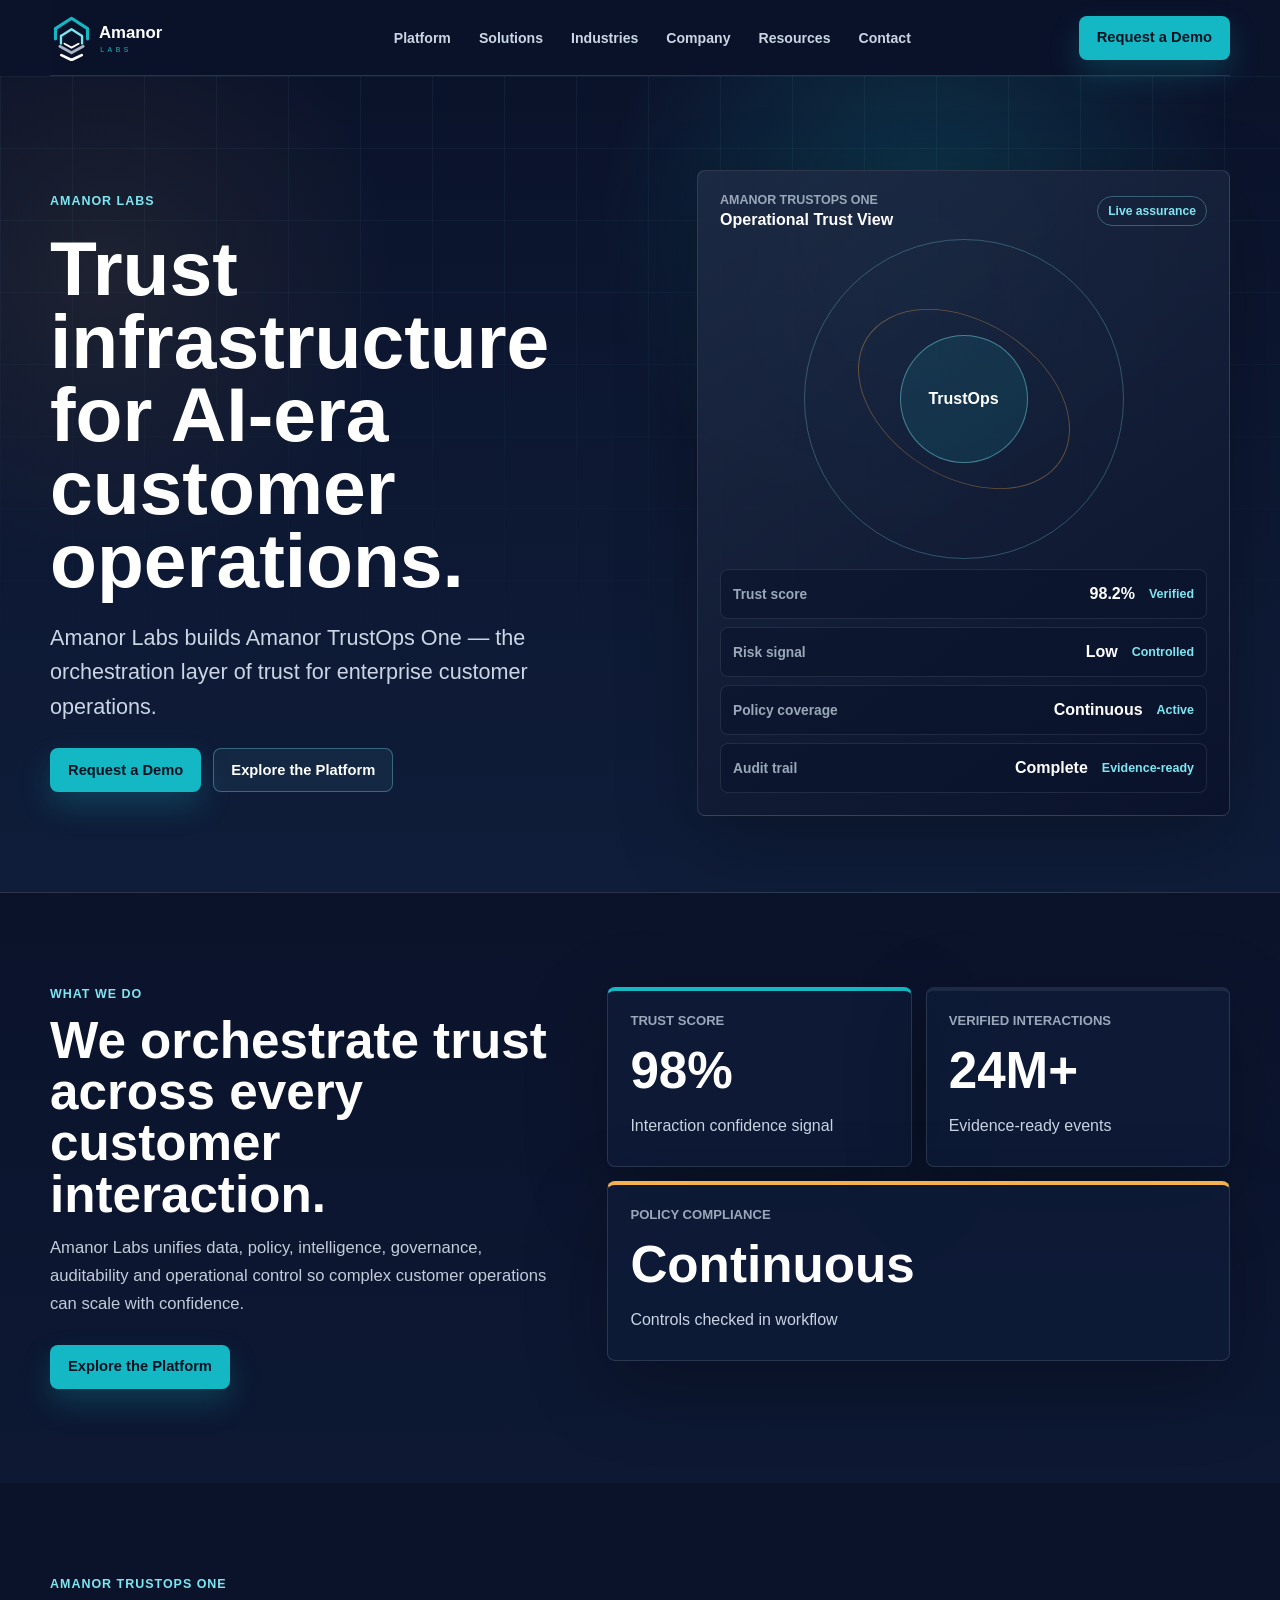
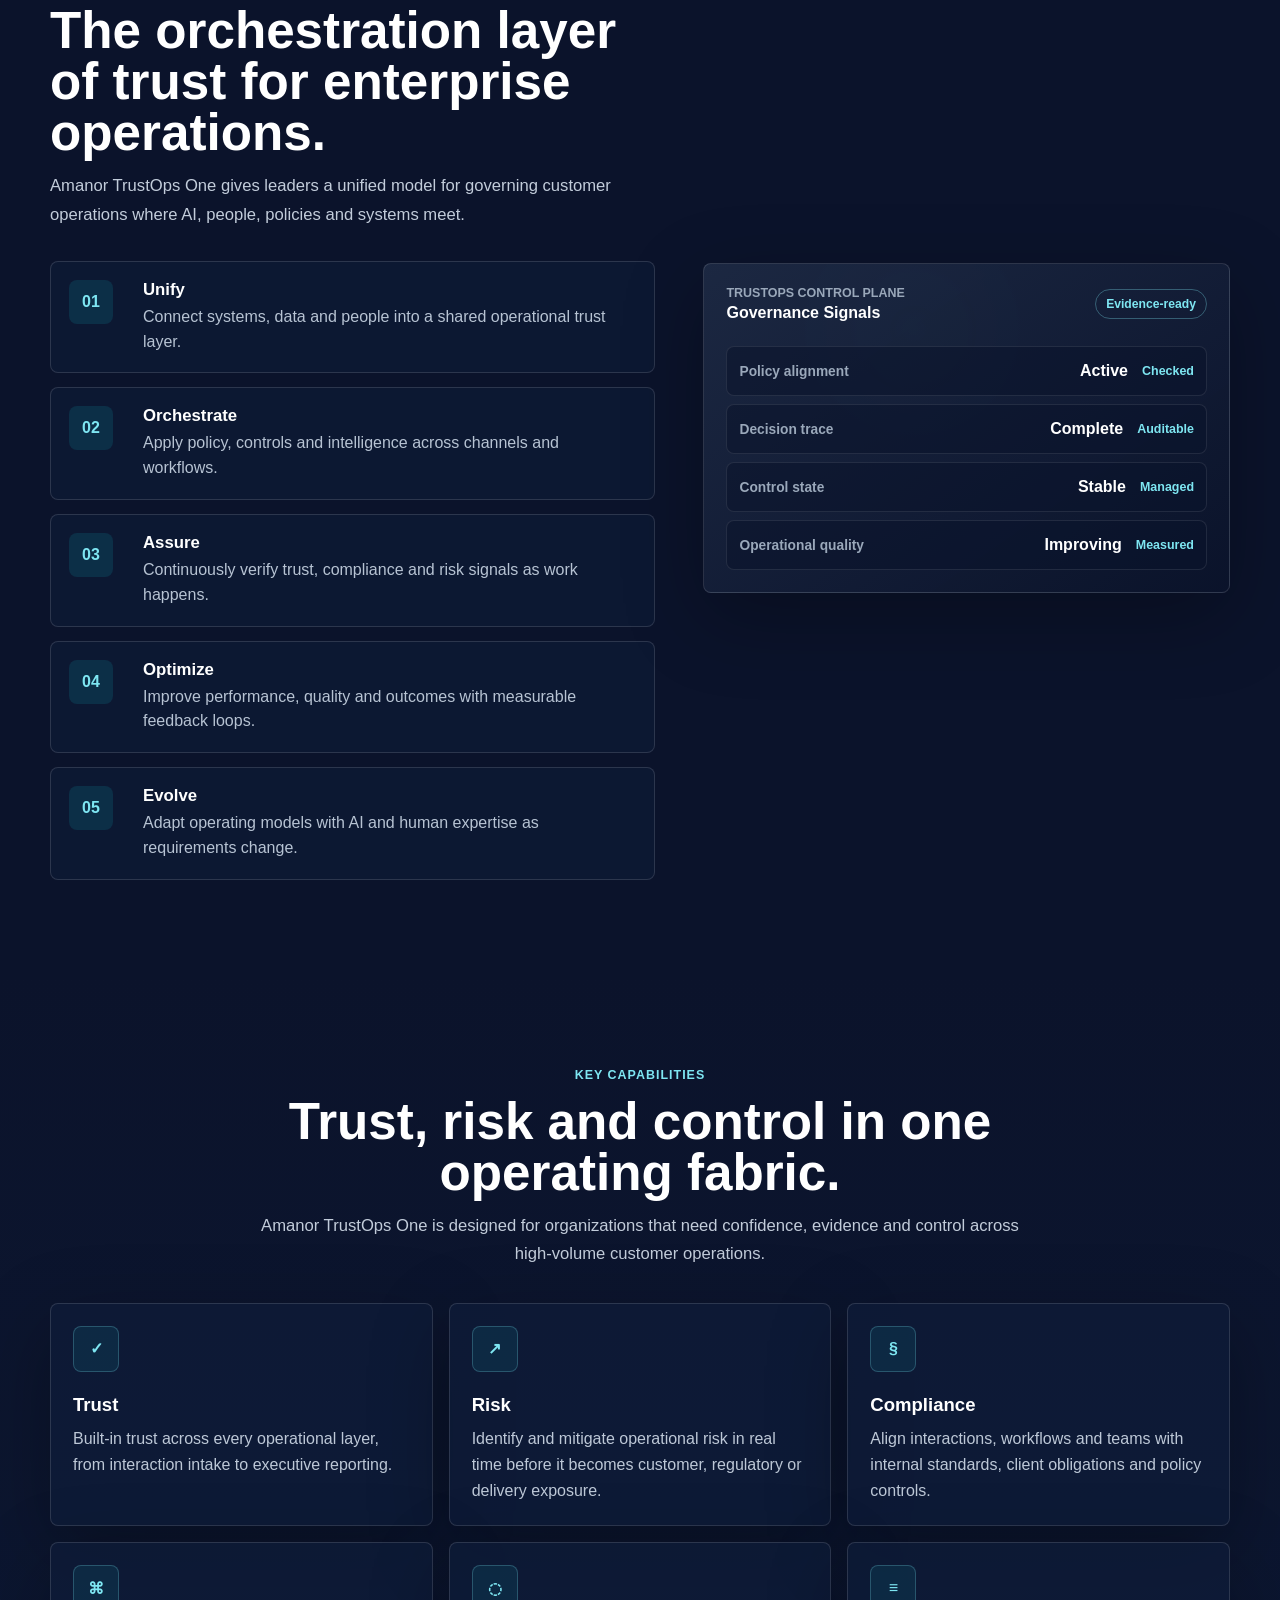
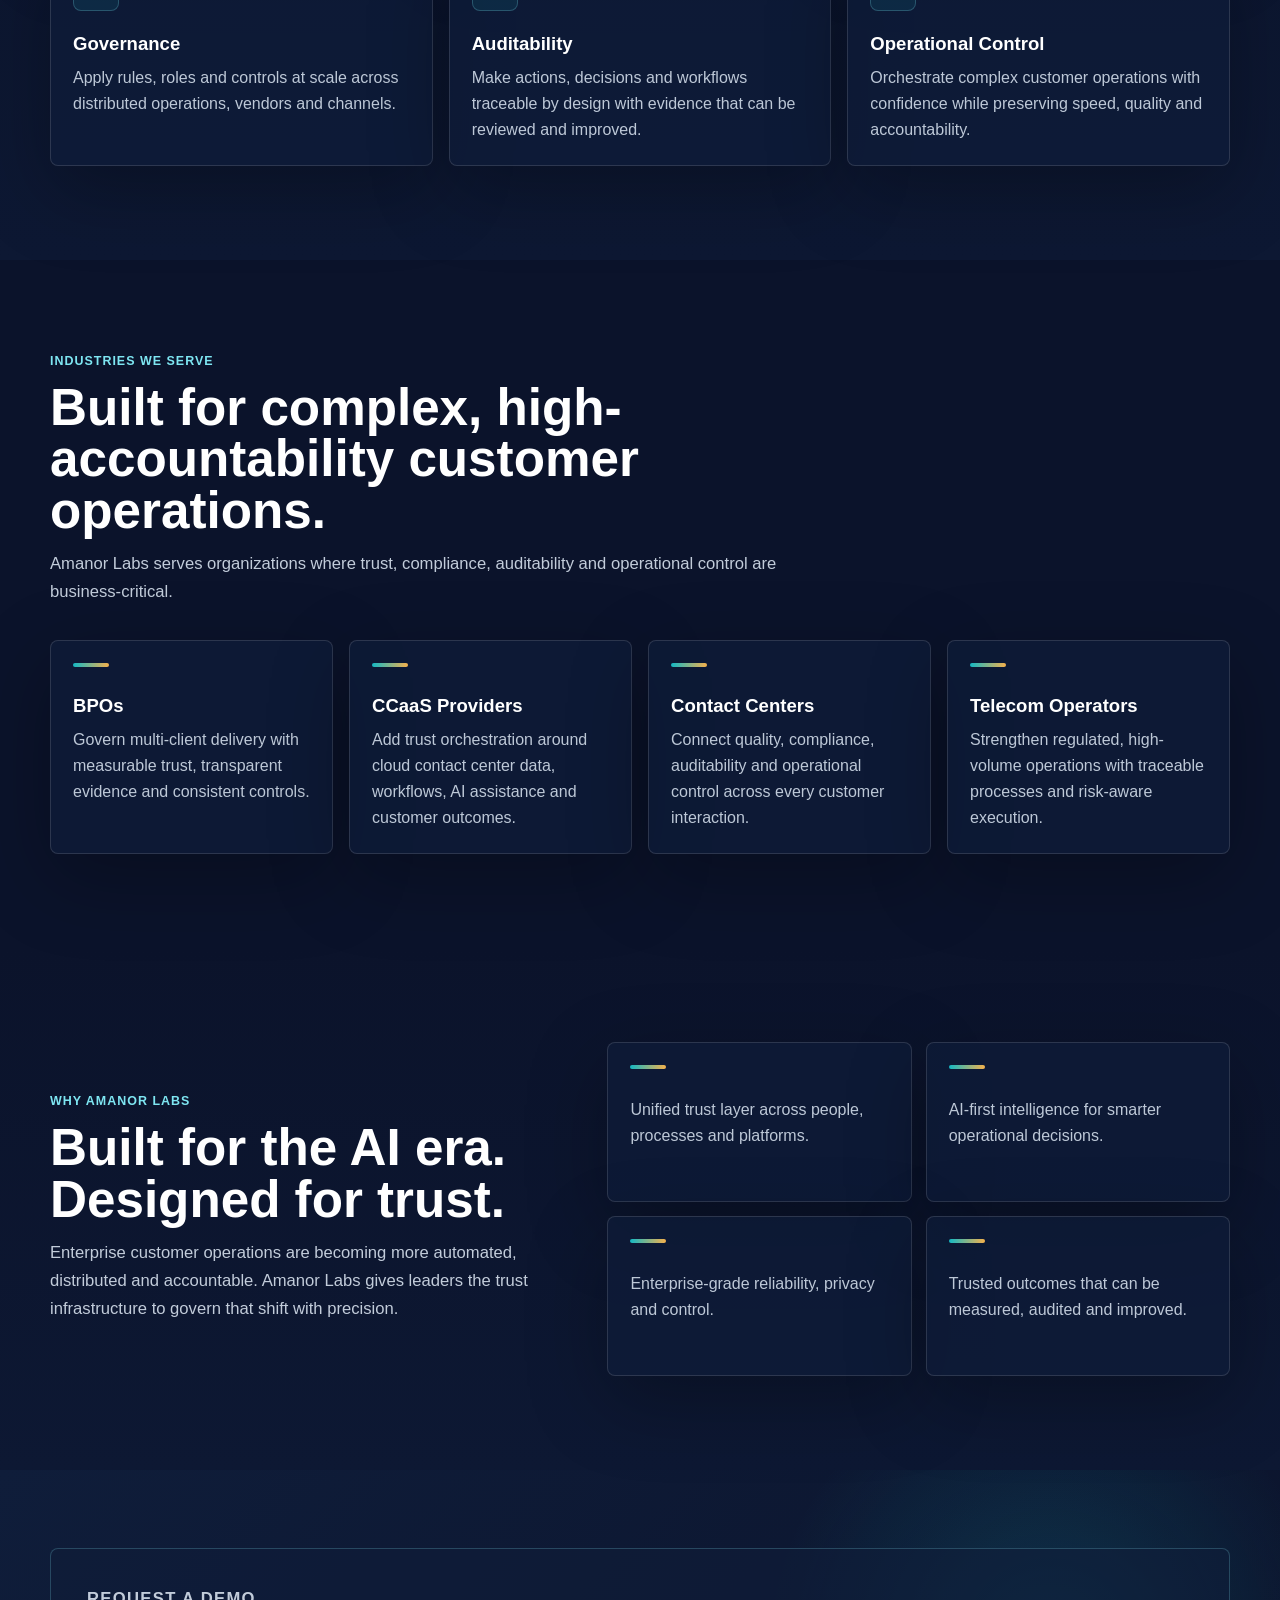
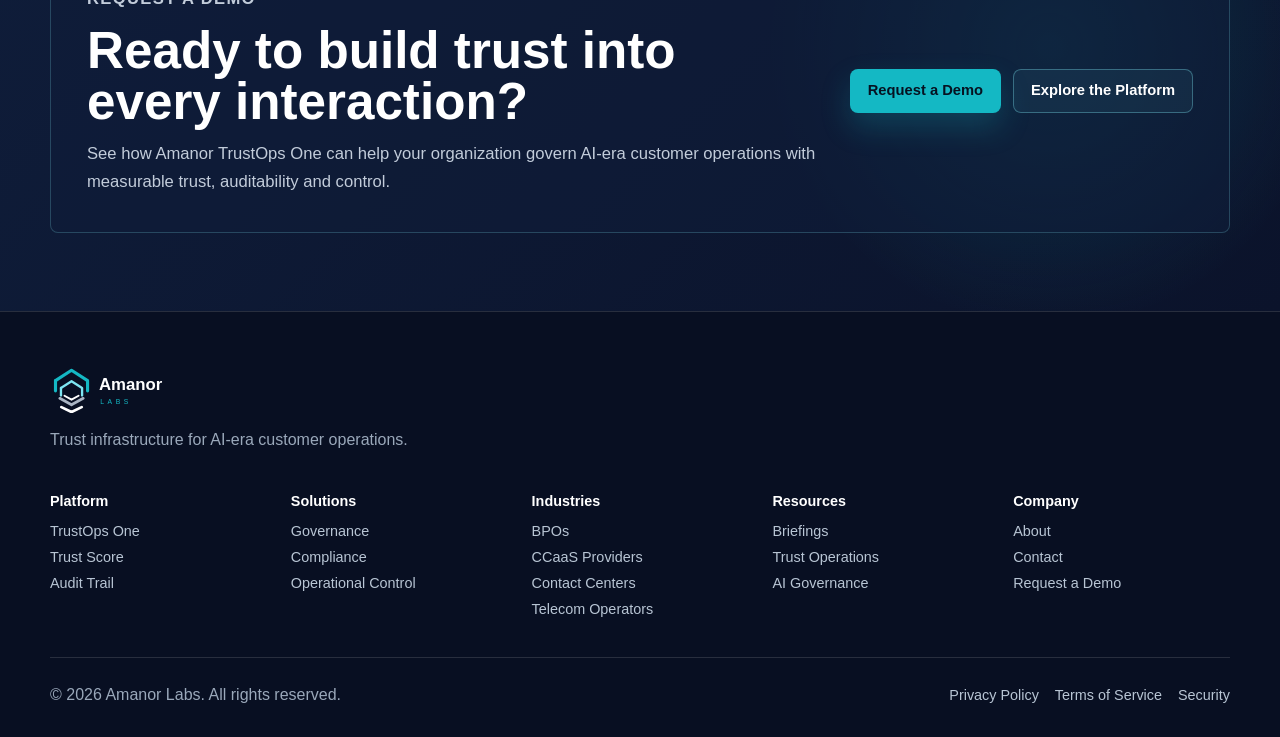
==== index.html @ 9cf39754 "Initial Amanor Labs static website" ====
<!doctype html>
<html lang="en">
  <head>
    <meta charset="utf-8" />
    <meta name="viewport" content="width=device-width, initial-scale=1" />
    <title>Amanor Labs | Trust Infrastructure for AI-era Customer Operations</title>
    <meta
      name="description"
      content="Amanor Labs builds Amanor TrustOps One, the orchestration layer of trust for enterprise customer operations."
    />
    <link rel="canonical" href="https://amanorlabs.com/" />
    <meta property="og:type" content="website" />
    <meta property="og:url" content="https://amanorlabs.com/" />
    <meta property="og:site_name" content="Amanor Labs" />
    <meta property="og:title" content="Amanor Labs | Trust Infrastructure for AI-era Customer Operations" />
    <meta
      property="og:description"
      content="AI-first trust, risk, compliance, governance, audit and operational control for BPOs, CCaaS providers, contact centers and telecom operators."
    />
    <meta property="og:image" content="https://amanorlabs.com/assets/amanor_labs_cover_lockup.png" />
    <meta name="twitter:card" content="summary_large_image" />
    <meta name="theme-color" content="#0B132B" />
    <link rel="icon" href="/assets/amanor_labs_symbol.svg" type="image/svg+xml" />
    <link rel="apple-touch-icon" href="/assets/amanor_labs_symbol.png" />
    <link rel="stylesheet" href="/styles.css" />
  </head>
  <body>
    <header class="site-header">
      <a class="brand-link" href="/" aria-label="Amanor Labs home">
        <img src="/assets/amanor_labs_logo_reverse.svg" alt="Amanor Labs" width="176" height="44" />
      </a>
      <nav class="site-nav" aria-label="Primary navigation">
        <a href="#platform">Platform</a>
        <a href="#solutions">Solutions</a>
        <a href="#industries">Industries</a>
        <a href="#company">Company</a>
        <a href="#resources">Resources</a>
        <a href="#contact">Contact</a>
      </nav>
      <a class="cta-button cta-primary" href="mailto:contact@amanorlabs.com?subject=Amanor%20TrustOps%20One%20Demo">Request a Demo</a>
    </header>

    <main>
      <section class="hero" aria-labelledby="hero-title">
        <div class="hero-grid">
          <div class="hero-copy">
            <p class="eyebrow">Amanor Labs</p>
            <h1 id="hero-title">Trust infrastructure for AI-era customer operations.</h1>
            <p>Amanor Labs builds Amanor TrustOps One — the orchestration layer of trust for enterprise customer operations.</p>
            <div class="hero-actions">
              <a class="cta-button cta-primary" href="mailto:contact@amanorlabs.com?subject=Amanor%20TrustOps%20One%20Demo">Request a Demo</a>
              <a class="cta-button cta-secondary" href="#platform">Explore the Platform</a>
            </div>
          </div>
          <aside class="dashboard-preview" aria-label="Amanor TrustOps One dashboard preview">
            <div class="preview-header">
              <div>
                <span>Amanor TrustOps One</span>
                <strong>Operational Trust View</strong>
              </div>
              <span class="status-pill">Live assurance</span>
            </div>
            <div class="trust-orbit" aria-hidden="true">
              <span class="orbit orbit-one"></span>
              <span class="orbit orbit-two"></span>
              <span class="orbit-core">TrustOps</span>
            </div>
            <div class="signal-list">
              <div class="signal-row"><span>Trust score</span><strong>98.2%</strong><em>Verified</em></div>
              <div class="signal-row"><span>Risk signal</span><strong>Low</strong><em>Controlled</em></div>
              <div class="signal-row"><span>Policy coverage</span><strong>Continuous</strong><em>Active</em></div>
              <div class="signal-row"><span>Audit trail</span><strong>Complete</strong><em>Evidence-ready</em></div>
            </div>
          </aside>
        </div>
      </section>

      <section class="section section-quiet" id="solutions" aria-labelledby="what-we-do-title">
        <div class="section-inner two-column">
          <div>
            <div class="section-header">
              <p class="eyebrow">What We Do</p>
              <h2 id="what-we-do-title">We orchestrate trust across every customer interaction.</h2>
              <p>Amanor Labs unifies data, policy, intelligence, governance, auditability and operational control so complex customer operations can scale with confidence.</p>
            </div>
            <div class="section-actions"><a class="cta-button cta-primary" href="#platform">Explore the Platform</a></div>
          </div>
          <div class="metric-grid" aria-label="Trust operations indicators">
            <article class="metric-card metric-cyan"><span>Trust Score</span><strong>98%</strong><p>Interaction confidence signal</p></article>
            <article class="metric-card metric-navy"><span>Verified Interactions</span><strong>24M+</strong><p>Evidence-ready events</p></article>
            <article class="metric-card metric-gold"><span>Policy Compliance</span><strong>Continuous</strong><p>Controls checked in workflow</p></article>
          </div>
        </div>
      </section>

      <section class="section" id="platform" aria-labelledby="platform-title">
        <div class="section-inner platform-layout">
          <div>
            <div class="section-header">
              <p class="eyebrow">Amanor TrustOps One</p>
              <h2 id="platform-title">The orchestration layer of trust for enterprise operations.</h2>
              <p>Amanor TrustOps One gives leaders a unified model for governing customer operations where AI, people, policies and systems meet.</p>
            </div>
            <ol class="model-list" aria-label="TrustOps operating model">
              <li><span>01</span><div><h3>Unify</h3><p>Connect systems, data and people into a shared operational trust layer.</p></div></li>
              <li><span>02</span><div><h3>Orchestrate</h3><p>Apply policy, controls and intelligence across channels and workflows.</p></div></li>
              <li><span>03</span><div><h3>Assure</h3><p>Continuously verify trust, compliance and risk signals as work happens.</p></div></li>
              <li><span>04</span><div><h3>Optimize</h3><p>Improve performance, quality and outcomes with measurable feedback loops.</p></div></li>
              <li><span>05</span><div><h3>Evolve</h3><p>Adapt operating models with AI and human expertise as requirements change.</p></div></li>
            </ol>
          </div>
          <aside class="dashboard-preview compact-preview" aria-label="TrustOps operating signals">
            <div class="preview-header"><div><span>TrustOps Control Plane</span><strong>Governance Signals</strong></div><span class="status-pill">Evidence-ready</span></div>
            <div class="signal-list platform-signals">
              <div class="signal-row"><span>Policy alignment</span><strong>Active</strong><em>Checked</em></div>
              <div class="signal-row"><span>Decision trace</span><strong>Complete</strong><em>Auditable</em></div>
              <div class="signal-row"><span>Control state</span><strong>Stable</strong><em>Managed</em></div>
              <div class="signal-row"><span>Operational quality</span><strong>Improving</strong><em>Measured</em></div>
            </div>
          </aside>
        </div>
      </section>

      <section class="section section-quiet" aria-labelledby="capabilities-title">
        <div class="section-inner">
          <div class="section-header align-center">
            <p class="eyebrow">Key Capabilities</p>
            <h2 id="capabilities-title">Trust, risk and control in one operating fabric.</h2>
            <p>Amanor TrustOps One is designed for organizations that need confidence, evidence and control across high-volume customer operations.</p>
          </div>
          <div class="card-grid capability-grid">
            <article class="capability-card"><div class="icon-shell">✓</div><h3>Trust</h3><p>Built-in trust across every operational layer, from interaction intake to executive reporting.</p></article>
            <article class="capability-card"><div class="icon-shell">↗</div><h3>Risk</h3><p>Identify and mitigate operational risk in real time before it becomes customer, regulatory or delivery exposure.</p></article>
            <article class="capability-card"><div class="icon-shell">§</div><h3>Compliance</h3><p>Align interactions, workflows and teams with internal standards, client obligations and policy controls.</p></article>
            <article class="capability-card"><div class="icon-shell">⌘</div><h3>Governance</h3><p>Apply rules, roles and controls at scale across distributed operations, vendors and channels.</p></article>
            <article class="capability-card"><div class="icon-shell">◌</div><h3>Auditability</h3><p>Make actions, decisions and workflows traceable by design with evidence that can be reviewed and improved.</p></article>
            <article class="capability-card"><div class="icon-shell">≡</div><h3>Operational Control</h3><p>Orchestrate complex customer operations with confidence while preserving speed, quality and accountability.</p></article>
          </div>
        </div>
      </section>

      <section class="section" id="industries" aria-labelledby="industries-title">
        <div class="section-inner">
          <div class="section-header">
            <p class="eyebrow">Industries We Serve</p>
            <h2 id="industries-title">Built for complex, high-accountability customer operations.</h2>
            <p>Amanor Labs serves organizations where trust, compliance, auditability and operational control are business-critical.</p>
          </div>
          <div class="card-grid industry-grid">
            <article class="industry-card"><span></span><h3>BPOs</h3><p>Govern multi-client delivery with measurable trust, transparent evidence and consistent controls.</p></article>
            <article class="industry-card"><span></span><h3>CCaaS Providers</h3><p>Add trust orchestration around cloud contact center data, workflows, AI assistance and customer outcomes.</p></article>
            <article class="industry-card"><span></span><h3>Contact Centers</h3><p>Connect quality, compliance, auditability and operational control across every customer interaction.</p></article>
            <article class="industry-card"><span></span><h3>Telecom Operators</h3><p>Strengthen regulated, high-volume operations with traceable processes and risk-aware execution.</p></article>
          </div>
        </div>
      </section>

      <section class="section section-quiet" id="company" aria-labelledby="why-title">
        <div class="section-inner why-layout">
          <div class="section-header">
            <p class="eyebrow">Why Amanor Labs</p>
            <h2 id="why-title">Built for the AI era. Designed for trust.</h2>
            <p>Enterprise customer operations are becoming more automated, distributed and accountable. Amanor Labs gives leaders the trust infrastructure to govern that shift with precision.</p>
          </div>
          <div class="proof-grid">
            <article class="proof-card"><span></span><p>Unified trust layer across people, processes and platforms.</p></article>
            <article class="proof-card"><span></span><p>AI-first intelligence for smarter operational decisions.</p></article>
            <article class="proof-card"><span></span><p>Enterprise-grade reliability, privacy and control.</p></article>
            <article class="proof-card"><span></span><p>Trusted outcomes that can be measured, audited and improved.</p></article>
          </div>
        </div>
      </section>

      <section class="final-cta" id="contact" aria-labelledby="final-cta-title">
        <div class="section-inner final-cta-inner">
          <div>
            <p class="eyebrow">Request a Demo</p>
            <h2 id="final-cta-title">Ready to build trust into every interaction?</h2>
            <p>See how Amanor TrustOps One can help your organization govern AI-era customer operations with measurable trust, auditability and control.</p>
          </div>
          <div class="final-cta-actions">
            <a class="cta-button cta-primary" href="mailto:contact@amanorlabs.com?subject=Amanor%20TrustOps%20One%20Demo">Request a Demo</a>
            <a class="cta-button cta-secondary" href="#platform">Explore the Platform</a>
          </div>
        </div>
      </section>
    </main>

    <footer class="site-footer" id="resources">
      <div class="footer-inner">
        <div class="footer-brand">
          <img src="/assets/amanor_labs_logo_reverse.svg" alt="Amanor Labs" width="176" height="44" />
          <p>Trust infrastructure for AI-era customer operations.</p>
        </div>
        <div class="footer-columns">
          <div><h2>Platform</h2><a href="#platform">TrustOps One</a><a href="#solutions">Trust Score</a><a href="#solutions">Audit Trail</a></div>
          <div><h2>Solutions</h2><a href="#solutions">Governance</a><a href="#solutions">Compliance</a><a href="#solutions">Operational Control</a></div>
          <div><h2>Industries</h2><a href="#industries">BPOs</a><a href="#industries">CCaaS Providers</a><a href="#industries">Contact Centers</a><a href="#industries">Telecom Operators</a></div>
          <div><h2>Resources</h2><a href="#resources">Briefings</a><a href="#resources">Trust Operations</a><a href="#resources">AI Governance</a></div>
          <div><h2>Company</h2><a href="#company">About</a><a href="#contact">Contact</a><a href="#contact">Request a Demo</a></div>
        </div>
        <div class="footer-bottom" id="legal">
          <p>© 2026 Amanor Labs. All rights reserved.</p>
          <div><a href="#legal">Privacy Policy</a><a href="#legal">Terms of Service</a><a href="#legal">Security</a></div>
        </div>
      </div>
    </footer>
  </body>
</html>
---- styles.css ----
:root{--deep-navy:#0b132b;--midnight-blue:#0f1d3a;--slate-blue:#1e2a44;--cool-gray:#6b7280;--light-gray:#e5e7eb;--teal-cyan:#14b8c4;--cyan-light:#7ee6f2;--warm-gold:#f5b14c;--white:#fff;--muted:#9aa8ba;--line:rgba(229,231,235,.14);--panel:rgba(15,29,58,.72);--panel-strong:rgba(30,42,68,.86);--shadow:0 24px 80px rgba(0,0,0,.28)}*{box-sizing:border-box}html{scroll-behavior:smooth}body{margin:0;min-height:100vh;background:var(--deep-navy);color:var(--white);font-family:Inter,"Space Grotesk","Segoe UI",Arial,sans-serif}a{color:inherit;text-decoration:none}:focus-visible{outline:3px solid var(--cyan-light);outline-offset:4px}h1,h2,h3,p{margin-top:0}h1,h2,h3{letter-spacing:0}.site-header{position:sticky;z-index:20;top:0;display:grid;grid-template-columns:auto minmax(0,1fr) auto;gap:22px;align-items:center;width:min(1180px,calc(100% - 40px));min-height:76px;margin:0 auto;border-bottom:1px solid var(--line);background:rgba(11,19,43,.9);backdrop-filter:blur(18px)}.brand-link{display:inline-flex;align-items:center;min-width:176px}.brand-link img,.footer-brand img{width:176px;height:auto}.site-nav{display:flex;justify-content:center;gap:6px;min-width:0}.site-nav a{border-radius:8px;padding:10px 11px;color:#cbd6e5;font-size:.88rem;font-weight:700;transition:background .16s ease,color .16s ease}.site-nav a:hover{background:rgba(126,230,242,.1);color:var(--white)}.cta-button{display:inline-flex;align-items:center;justify-content:center;min-height:44px;border:1px solid transparent;border-radius:8px;padding:11px 17px;font-size:.92rem;font-weight:900;line-height:1;transition:border-color .16s ease,background .16s ease,color .16s ease,transform .16s ease;white-space:nowrap}.cta-button:hover{transform:translateY(-1px)}.cta-primary{background:var(--teal-cyan);color:#061221;box-shadow:0 14px 30px rgba(20,184,196,.22)}.cta-primary:hover{background:var(--cyan-light)}.cta-secondary{border-color:rgba(126,230,242,.34);background:rgba(126,230,242,.06);color:var(--white)}.cta-secondary:hover{border-color:var(--cyan-light);background:rgba(126,230,242,.12)}.hero{position:relative;overflow:hidden;padding:94px 0 76px;border-bottom:1px solid var(--line);background:radial-gradient(circle at 72% 18%,rgba(20,184,196,.2),transparent 28%),radial-gradient(circle at 8% 24%,rgba(245,177,76,.08),transparent 22%),linear-gradient(180deg,#0b132b 0%,#0f1d3a 100%)}.hero:before{position:absolute;inset:0;content:"";background-image:linear-gradient(rgba(126,230,242,.08) 1px,transparent 1px),linear-gradient(90deg,rgba(126,230,242,.08) 1px,transparent 1px);background-size:72px 72px;mask-image:linear-gradient(180deg,rgba(0,0,0,.75),transparent 78%);pointer-events:none}.hero-grid,.section-inner,.footer-inner{position:relative;width:min(1180px,calc(100% - 40px));margin:0 auto}.hero-grid{display:grid;grid-template-columns:minmax(0,1.05fr) minmax(360px,.95fr);gap:58px;align-items:center}.hero-copy{display:grid;gap:24px}.eyebrow{margin:0;color:var(--cyan-light);font-size:.78rem;font-weight:900;letter-spacing:.08em;text-transform:uppercase}h1{max-width:760px;margin-bottom:0;font-size:clamp(3rem,6vw,6.2rem);line-height:.95}.hero-copy>p:not(.eyebrow){max-width:650px;margin-bottom:0;color:#cbd6e5;font-size:clamp(1.08rem,2vw,1.35rem);line-height:1.6}.hero-actions,.section-actions,.final-cta-actions{display:flex;flex-wrap:wrap;gap:12px;align-items:center}.section{padding:94px 0;background:var(--deep-navy)}.section-quiet{background:linear-gradient(180deg,#0b132b 0%,#0d1833 100%)}.two-column,.platform-layout,.why-layout{display:grid;grid-template-columns:minmax(0,.9fr) minmax(0,1.1fr);gap:48px;align-items:start}.two-column>*,.platform-layout>*,.why-layout>*{min-width:0}.platform-layout{grid-template-columns:minmax(0,.92fr) minmax(360px,.8fr);align-items:center}.section-header{display:grid;gap:14px;max-width:760px}.section-header.align-center{margin:0 auto 34px;text-align:center}.section-header h2,.final-cta h2{margin-bottom:0;font-size:clamp(2rem,4vw,4rem);line-height:1}.section-header p:not(.eyebrow),.final-cta p{margin-bottom:0;color:#c2ccda;font-size:1.04rem;line-height:1.7}.section-actions{margin-top:26px}.metric-grid,.card-grid,.proof-grid,.footer-columns{display:grid;gap:16px}.metric-grid{grid-template-columns:repeat(2,minmax(0,1fr));gap:14px}.metric-grid .metric-card:last-child{grid-column:1/-1}.metric-card,.capability-card,.industry-card,.dashboard-preview,.proof-card{border:1px solid var(--line);border-radius:8px;background:var(--panel);box-shadow:var(--shadow)}.metric-card{display:grid;gap:12px;min-height:180px;padding:22px;border-top:4px solid var(--teal-cyan)}.metric-navy{border-top-color:var(--slate-blue)}.metric-gold{border-top-color:var(--warm-gold)}.metric-card span{color:var(--muted);font-size:.82rem;font-weight:900;text-transform:uppercase}.metric-card strong{font-size:clamp(2rem,4vw,3.4rem);line-height:.95}.metric-card p{margin-bottom:0;color:#c8d4e2;line-height:1.45}.model-list{display:grid;gap:14px;margin:32px 0 0;padding:0;list-style:none}.model-list li{display:grid;grid-template-columns:58px minmax(0,1fr);gap:16px;padding:18px;border:1px solid var(--line);border-radius:8px;background:rgba(15,29,58,.56)}.model-list span{display:inline-flex;align-items:center;justify-content:center;width:44px;height:44px;border-radius:8px;background:rgba(20,184,196,.14);color:var(--cyan-light);font-weight:900}.model-list h3{margin-bottom:5px;font-size:1.05rem}.model-list p{margin-bottom:0;color:#b7c3d3;line-height:1.55}.dashboard-preview{position:relative;overflow:hidden;padding:22px;background:linear-gradient(145deg,rgba(30,42,68,.92),rgba(11,19,43,.94)),radial-gradient(circle at 40% 20%,rgba(126,230,242,.16),transparent 32%)}.preview-header,.signal-row{display:flex;align-items:center;justify-content:space-between;gap:14px}.preview-header span:first-child{display:block;margin-bottom:4px;color:var(--muted);font-size:.78rem;font-weight:800;text-transform:uppercase}.status-pill{border:1px solid rgba(126,230,242,.32);border-radius:999px;padding:7px 10px;color:var(--cyan-light);font-size:.76rem;font-weight:900;white-space:nowrap}.trust-orbit{position:relative;display:grid;place-items:center;min-height:300px;margin:20px 0}.orbit{position:absolute;border:1px solid rgba(126,230,242,.28);border-radius:999px}.orbit-one{width:min(76%,320px);aspect-ratio:1}.orbit-two{width:min(54%,230px);aspect-ratio:1;border-color:rgba(245,177,76,.36);transform:rotate(32deg) scaleY(.68)}.orbit-core{display:grid;place-items:center;width:128px;height:128px;border:1px solid rgba(126,230,242,.44);border-radius:50%;background:rgba(20,184,196,.12);font-weight:900}.signal-list{display:grid;gap:8px}.platform-signals{margin-top:24px}.signal-row{min-height:50px;border:1px solid rgba(229,231,235,.1);border-radius:8px;padding:10px 12px;background:rgba(11,19,43,.54)}.signal-row span{color:var(--muted);font-size:.86rem;font-weight:800}.signal-row strong{margin-left:auto}.signal-row em{color:var(--cyan-light);font-size:.78rem;font-style:normal;font-weight:900}.capability-grid{grid-template-columns:repeat(3,minmax(0,1fr))}.industry-grid{grid-template-columns:repeat(4,minmax(0,1fr));margin-top:34px}.capability-card,.industry-card,.proof-card{padding:22px;transition:border-color .16s ease,background .16s ease,transform .16s ease}.capability-card:hover,.industry-card:hover,.proof-card:hover{border-color:rgba(126,230,242,.4);background:var(--panel-strong);transform:translateY(-2px)}.icon-shell{display:grid;place-items:center;width:46px;height:46px;margin-bottom:22px;border:1px solid rgba(126,230,242,.24);border-radius:8px;background:rgba(20,184,196,.1);color:var(--cyan-light);font-weight:900}.capability-card h3,.industry-card h3{margin-bottom:10px;font-size:1.16rem}.capability-card p,.industry-card p,.proof-card p{margin-bottom:0;color:#bdc8d7;line-height:1.62}.industry-card>span,.proof-card>span{display:block;width:36px;height:4px;margin-bottom:28px;border-radius:999px;background:linear-gradient(90deg,var(--teal-cyan),var(--warm-gold))}.why-layout{align-items:center}.proof-grid{grid-template-columns:repeat(2,minmax(0,1fr));gap:14px}.proof-card{min-height:160px}.final-cta{padding:78px 0;background:radial-gradient(circle at 82% 40%,rgba(20,184,196,.18),transparent 26%),linear-gradient(135deg,#0f1d3a,#0b132b)}.final-cta-inner{display:grid;grid-template-columns:minmax(0,1fr) auto;gap:34px;align-items:center;padding:36px;border:1px solid rgba(126,230,242,.22);border-radius:8px;background:rgba(15,29,58,.6)}.final-cta h2{margin:12px 0}.site-footer{border-top:1px solid var(--line);background:#080f22}.footer-inner{display:grid;gap:40px;padding:54px 0 30px}.footer-brand{display:grid;gap:14px;max-width:360px}.footer-brand p,.footer-bottom p{margin-bottom:0;color:var(--muted);line-height:1.6}.footer-columns{grid-template-columns:repeat(5,minmax(0,1fr));gap:24px}.footer-columns div{display:grid;align-content:start;gap:10px}.footer-columns h2{margin-bottom:4px;color:var(--white);font-size:.9rem}.footer-columns a,.footer-bottom a{color:#b8c5d4;font-size:.9rem;transition:color .16s ease}.footer-columns a:hover,.footer-bottom a:hover{color:var(--cyan-light)}.footer-bottom{display:flex;justify-content:space-between;gap:18px;align-items:center;padding-top:24px;border-top:1px solid var(--line)}.footer-bottom div{display:flex;flex-wrap:wrap;gap:16px}@media(max-width:1080px){.site-header{grid-template-columns:1fr auto;padding:12px 0}.site-nav{grid-column:1/-1;justify-content:flex-start;overflow-x:auto;padding-bottom:4px}.hero-grid,.two-column,.platform-layout,.why-layout,.final-cta-inner{grid-template-columns:1fr}.capability-grid,.industry-grid,.footer-columns{grid-template-columns:repeat(2,minmax(0,1fr))}}@media(max-width:720px){.site-header,.hero-grid,.section-inner,.footer-inner{width:min(100% - 28px,1180px)}.site-header{grid-template-columns:1fr}.brand-link{min-width:148px}.brand-link img{width:148px}.site-header>.cta-button{width:100%}.site-nav{gap:2px}.site-nav a{padding:9px 10px}.hero{padding:62px 0 58px}h1{font-size:clamp(2.65rem,15vw,4.4rem)}.section{padding:68px 0}.metric-grid,.capability-grid,.industry-grid,.proof-grid,.footer-columns{grid-template-columns:1fr}.metric-grid .metric-card:last-child{grid-column:auto}.dashboard-preview{padding:18px}.trust-orbit{min-height:240px}.preview-header,.signal-row,.footer-bottom{align-items:flex-start;flex-direction:column}.final-cta-inner{padding:24px}.final-cta-actions,.hero-actions{align-items:stretch;flex-direction:column}}
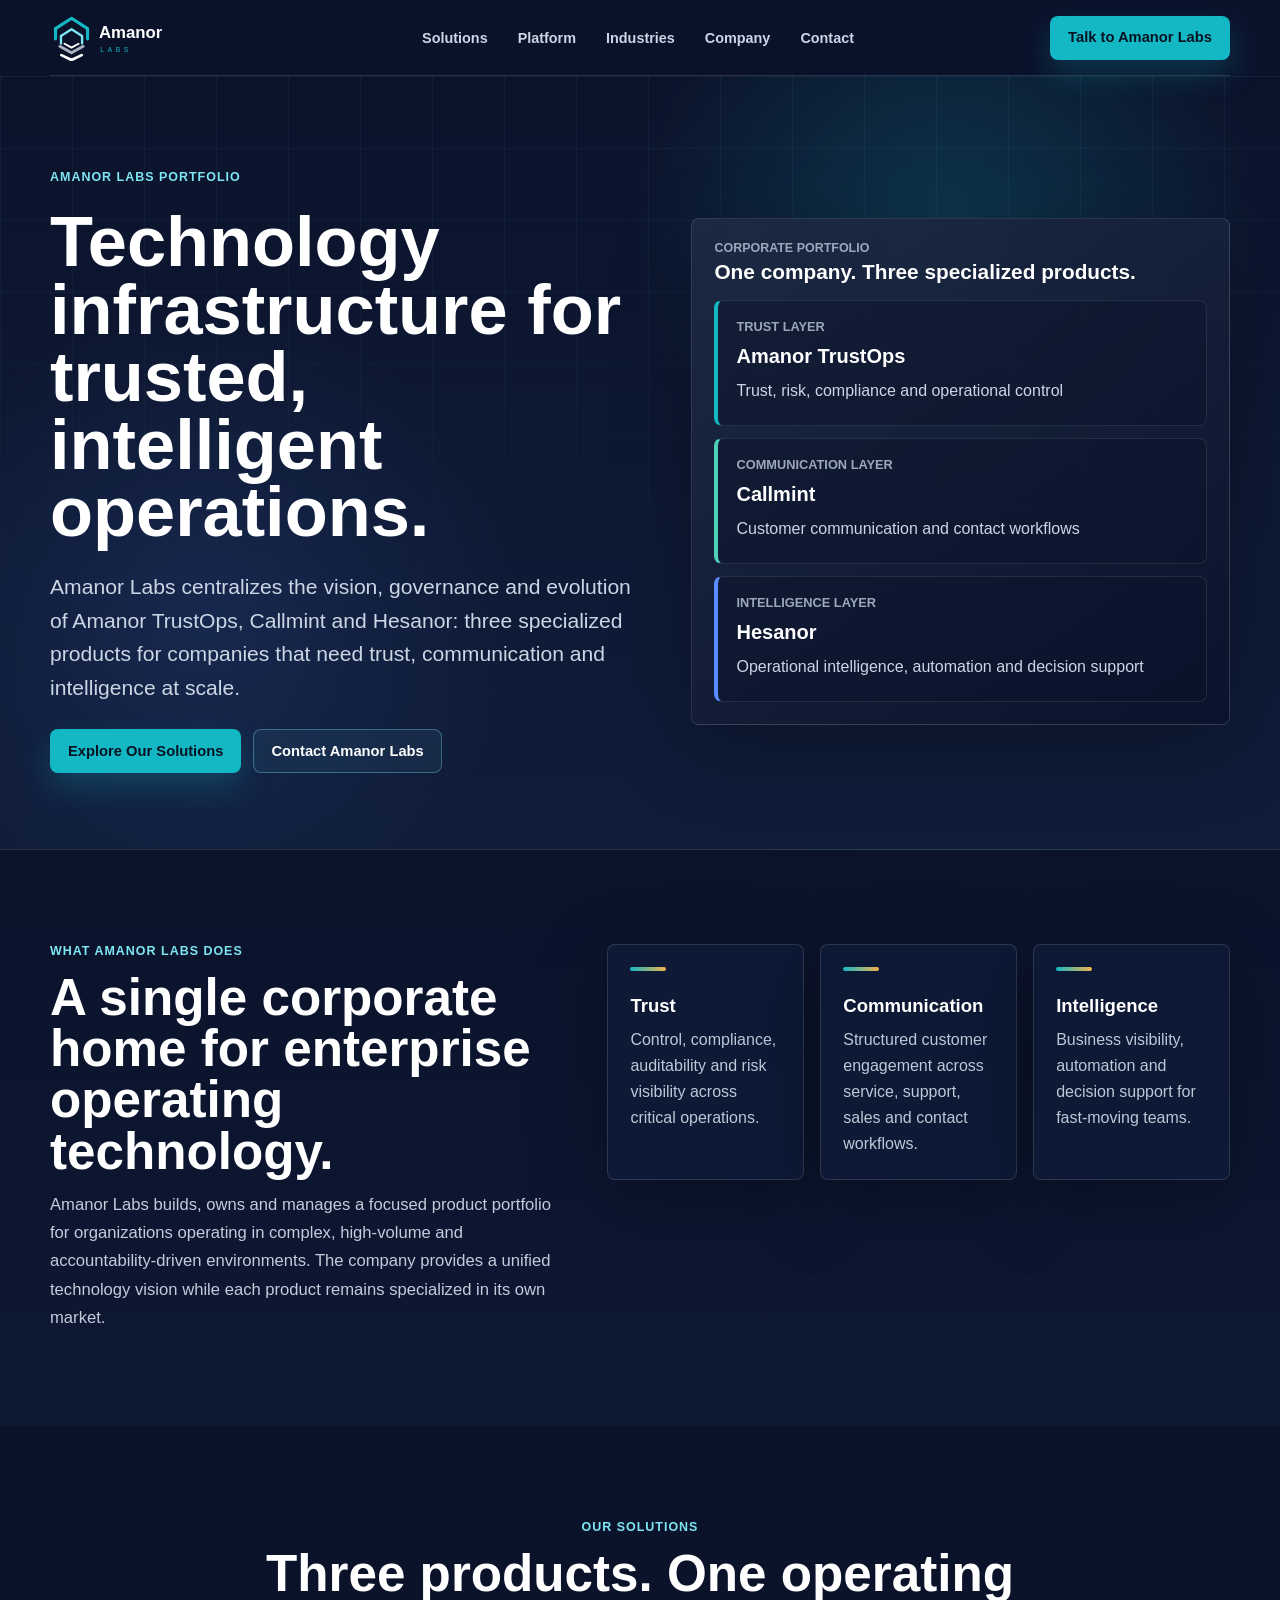
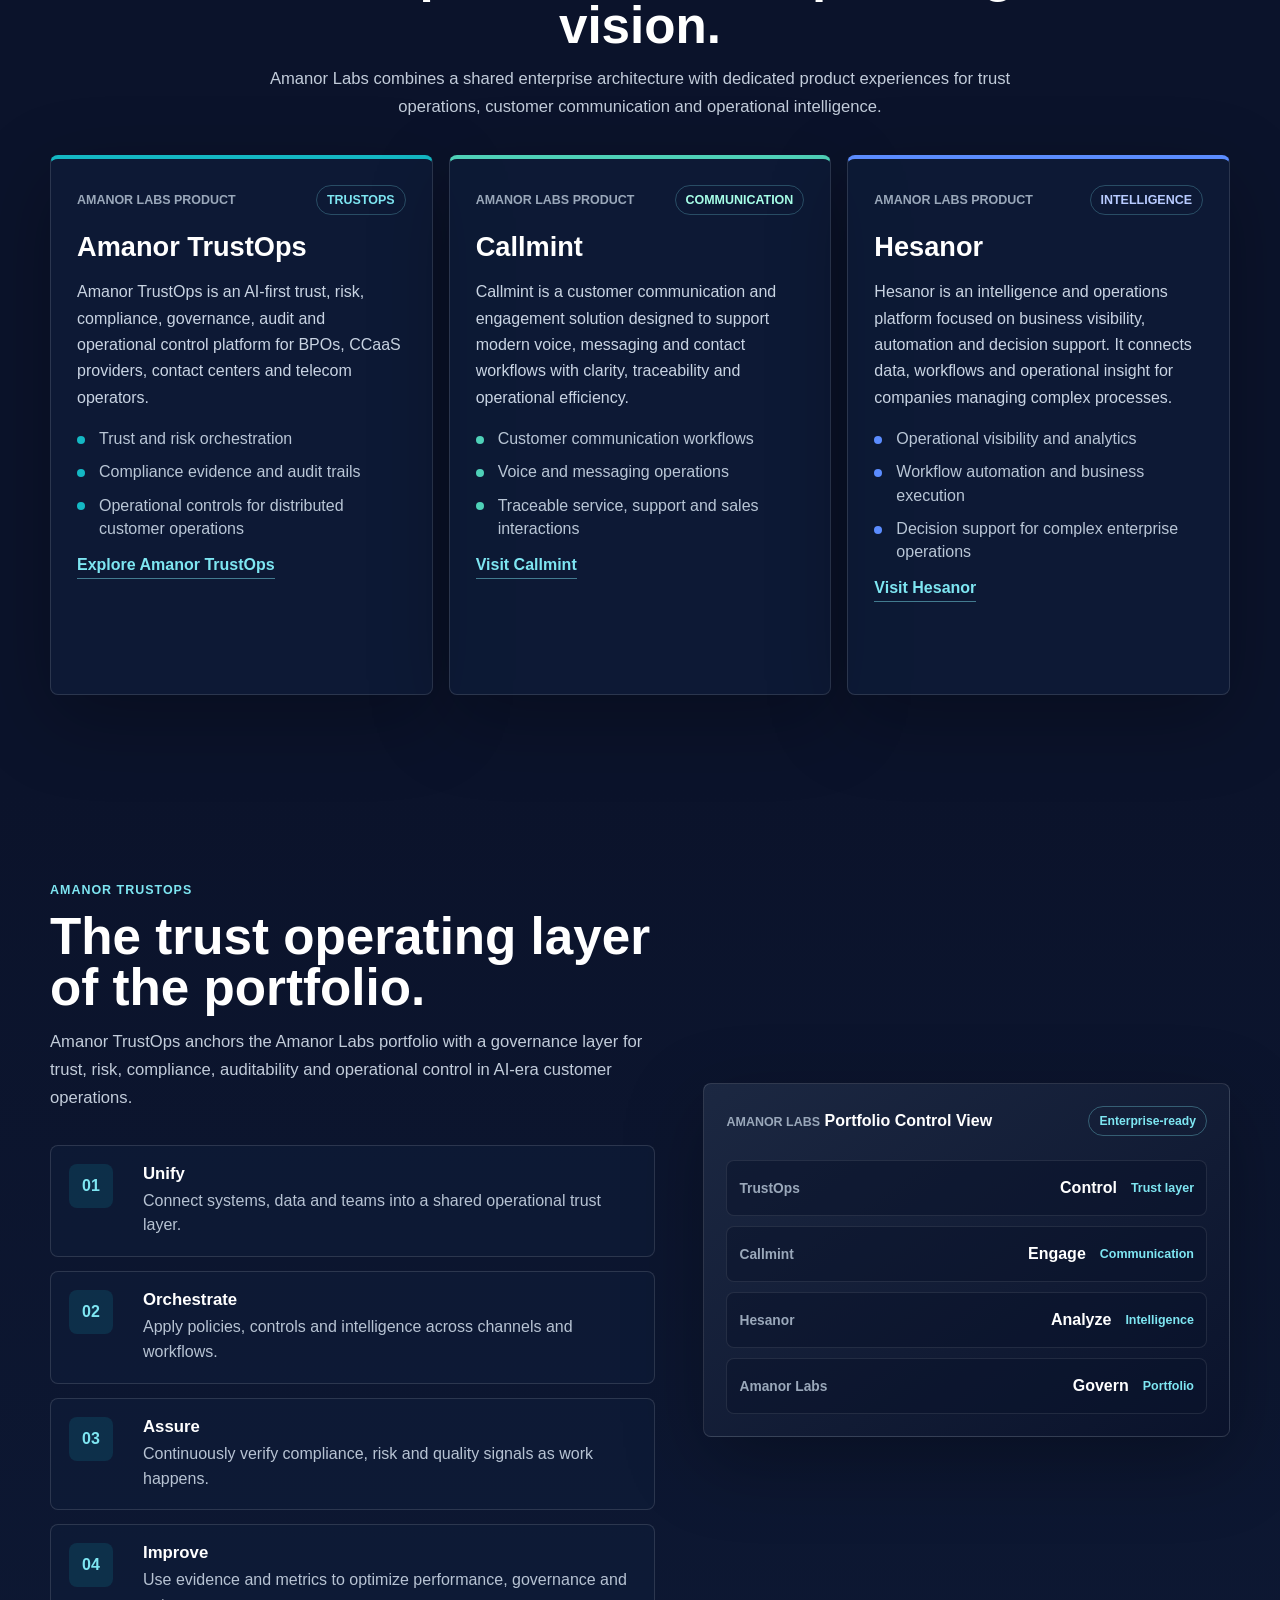
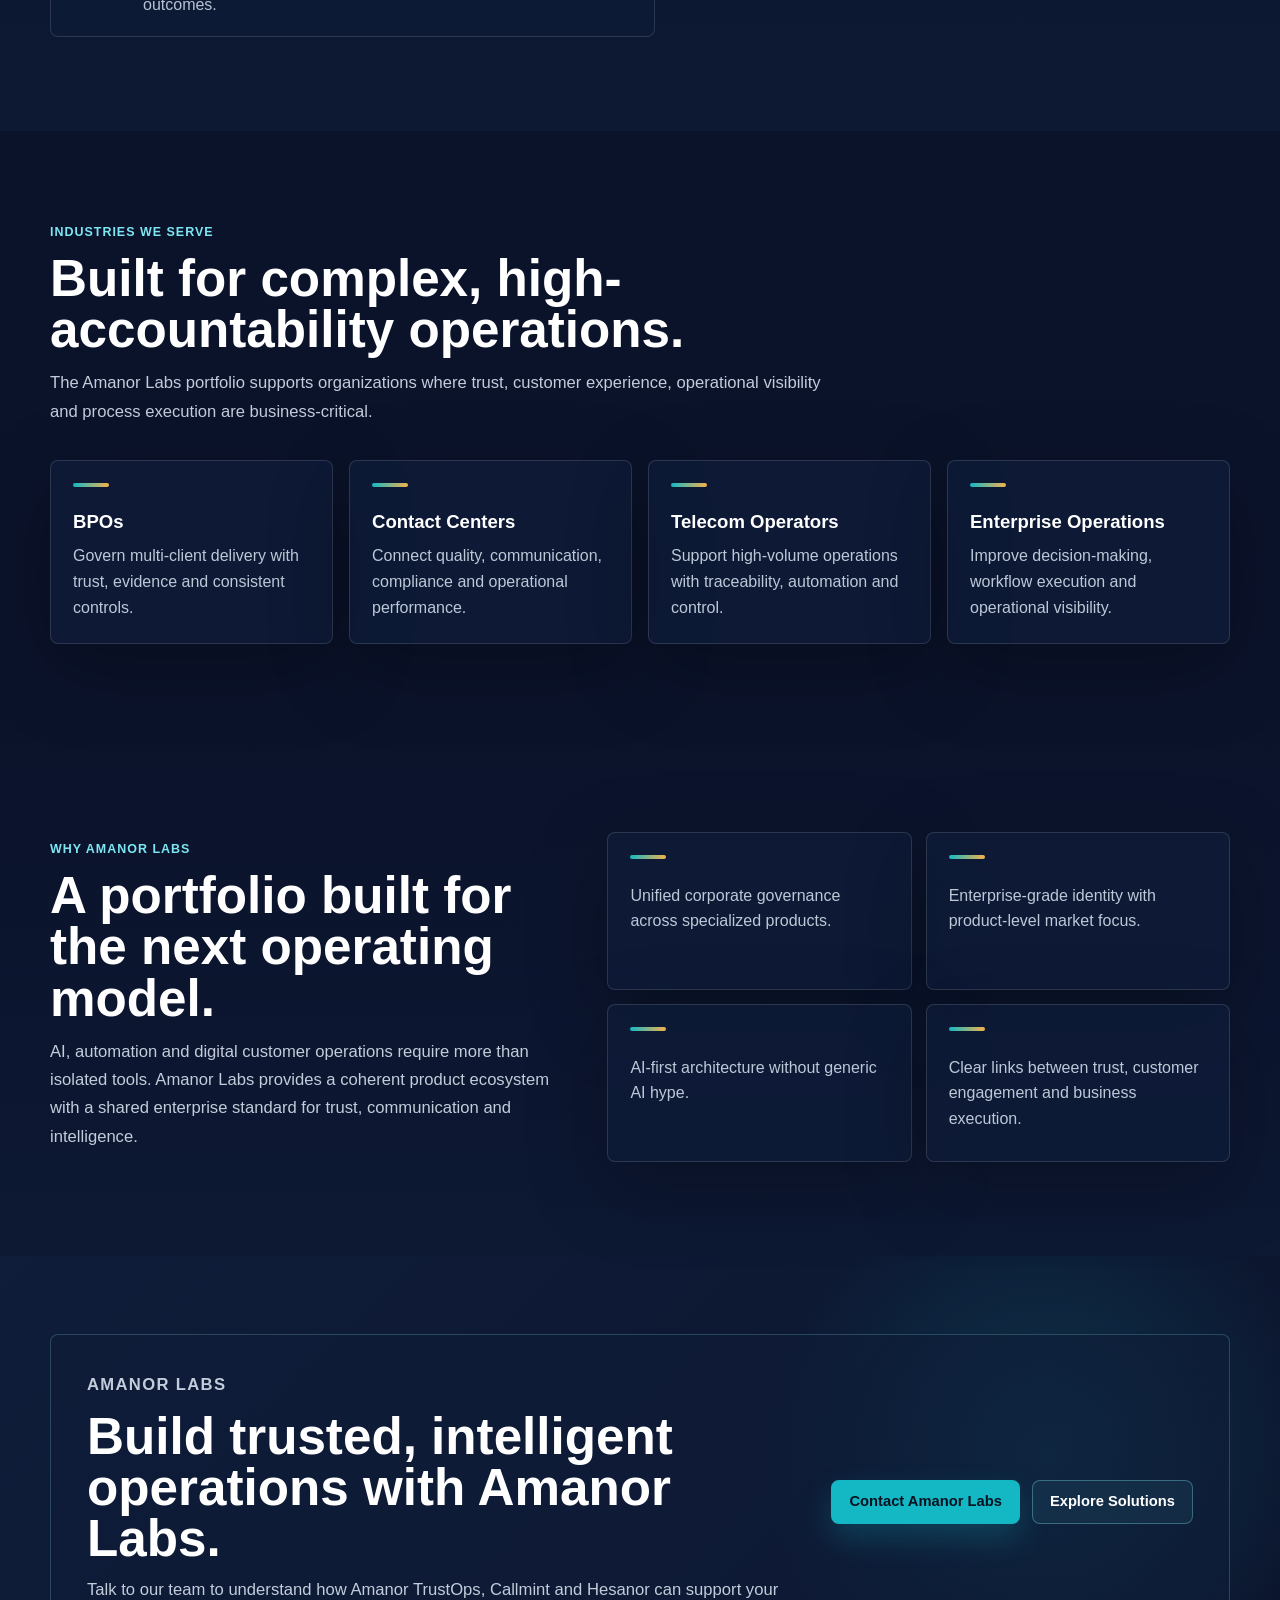
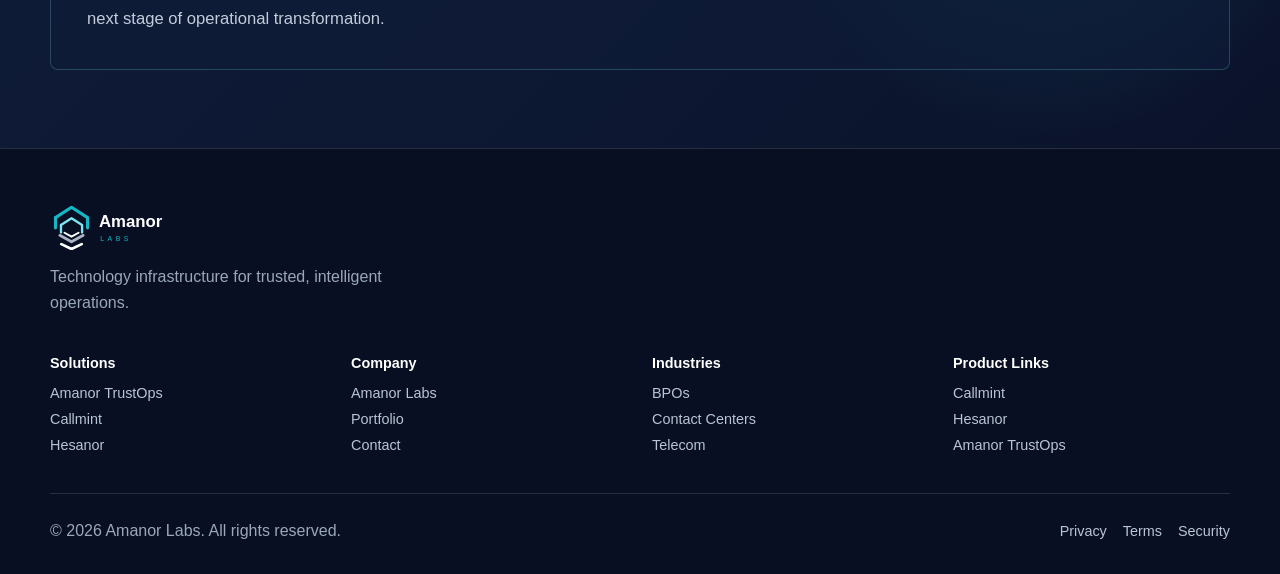
==== commit 7c6216f3: "Reposition Amanor Labs as corporate product portfolio" ====
--- a/index.html
+++ b/index.html
@@ -3,19 +3,19 @@
   <head>
     <meta charset="utf-8" />
     <meta name="viewport" content="width=device-width, initial-scale=1" />
-    <title>Amanor Labs | Trust Infrastructure for AI-era Customer Operations</title>
+    <title>Amanor Labs | Trusted Technology Portfolio for Intelligent Operations</title>
     <meta
       name="description"
-      content="Amanor Labs builds Amanor TrustOps One, the orchestration layer of trust for enterprise customer operations."
+      content="Amanor Labs owns and manages Amanor TrustOps, Callmint and Hesanor: a portfolio of technology solutions for trust operations, customer communication and business intelligence."
     />
     <link rel="canonical" href="https://amanorlabs.com/" />
     <meta property="og:type" content="website" />
     <meta property="og:url" content="https://amanorlabs.com/" />
     <meta property="og:site_name" content="Amanor Labs" />
-    <meta property="og:title" content="Amanor Labs | Trust Infrastructure for AI-era Customer Operations" />
+    <meta property="og:title" content="Amanor Labs | Trusted Technology Portfolio for Intelligent Operations" />
     <meta
       property="og:description"
-      content="AI-first trust, risk, compliance, governance, audit and operational control for BPOs, CCaaS providers, contact centers and telecom operators."
+      content="The corporate home for Amanor TrustOps, Callmint and Hesanor: trust infrastructure, customer communication and operational intelligence for modern enterprises."
     />
     <meta property="og:image" content="https://amanorlabs.com/assets/amanor_labs_cover_lockup.png" />
     <meta name="twitter:card" content="summary_large_image" />
@@ -30,112 +30,182 @@
         <img src="/assets/amanor_labs_logo_reverse.svg" alt="Amanor Labs" width="176" height="44" />
       </a>
       <nav class="site-nav" aria-label="Primary navigation">
+        <a href="#portfolio">Solutions</a>
         <a href="#platform">Platform</a>
-        <a href="#solutions">Solutions</a>
         <a href="#industries">Industries</a>
         <a href="#company">Company</a>
-        <a href="#resources">Resources</a>
         <a href="#contact">Contact</a>
       </nav>
-      <a class="cta-button cta-primary" href="mailto:contact@amanorlabs.com?subject=Amanor%20TrustOps%20One%20Demo">Request a Demo</a>
+      <a class="cta-button cta-primary" href="mailto:contact@amanorlabs.com?subject=Amanor%20Labs%20Portfolio">Talk to Amanor Labs</a>
     </header>
 
     <main>
       <section class="hero" aria-labelledby="hero-title">
         <div class="hero-grid">
           <div class="hero-copy">
-            <p class="eyebrow">Amanor Labs</p>
-            <h1 id="hero-title">Trust infrastructure for AI-era customer operations.</h1>
-            <p>Amanor Labs builds Amanor TrustOps One — the orchestration layer of trust for enterprise customer operations.</p>
+            <p class="eyebrow">Amanor Labs Portfolio</p>
+            <h1 id="hero-title">Technology infrastructure for trusted, intelligent operations.</h1>
+            <p>
+              Amanor Labs centralizes the vision, governance and evolution of Amanor TrustOps,
+              Callmint and Hesanor: three specialized products for companies that need trust,
+              communication and intelligence at scale.
+            </p>
             <div class="hero-actions">
-              <a class="cta-button cta-primary" href="mailto:contact@amanorlabs.com?subject=Amanor%20TrustOps%20One%20Demo">Request a Demo</a>
-              <a class="cta-button cta-secondary" href="#platform">Explore the Platform</a>
-            </div>
-          </div>
-          <aside class="dashboard-preview" aria-label="Amanor TrustOps One dashboard preview">
-            <div class="preview-header">
-              <div>
-                <span>Amanor TrustOps One</span>
-                <strong>Operational Trust View</strong>
-              </div>
-              <span class="status-pill">Live assurance</span>
-            </div>
-            <div class="trust-orbit" aria-hidden="true">
-              <span class="orbit orbit-one"></span>
-              <span class="orbit orbit-two"></span>
-              <span class="orbit-core">TrustOps</span>
-            </div>
-            <div class="signal-list">
-              <div class="signal-row"><span>Trust score</span><strong>98.2%</strong><em>Verified</em></div>
-              <div class="signal-row"><span>Risk signal</span><strong>Low</strong><em>Controlled</em></div>
-              <div class="signal-row"><span>Policy coverage</span><strong>Continuous</strong><em>Active</em></div>
-              <div class="signal-row"><span>Audit trail</span><strong>Complete</strong><em>Evidence-ready</em></div>
+              <a class="cta-button cta-primary" href="#portfolio">Explore Our Solutions</a>
+              <a class="cta-button cta-secondary" href="#contact">Contact Amanor Labs</a>
+            </div>
+          </div>
+          <aside class="portfolio-panel" aria-label="Amanor Labs portfolio overview">
+            <div class="portfolio-panel-header">
+              <span>Corporate Portfolio</span>
+              <strong>One company. Three specialized products.</strong>
+            </div>
+            <div class="portfolio-stack">
+              <a class="stack-item stack-trustops" href="#trustops">
+                <span>Trust Layer</span>
+                <strong>Amanor TrustOps</strong>
+                <em>Trust, risk, compliance and operational control</em>
+              </a>
+              <a class="stack-item stack-callmint" href="#callmint">
+                <span>Communication Layer</span>
+                <strong>Callmint</strong>
+                <em>Customer communication and contact workflows</em>
+              </a>
+              <a class="stack-item stack-hesanor" href="#hesanor">
+                <span>Intelligence Layer</span>
+                <strong>Hesanor</strong>
+                <em>Operational intelligence, automation and decision support</em>
+              </a>
             </div>
           </aside>
         </div>
       </section>
 
-      <section class="section section-quiet" id="solutions" aria-labelledby="what-we-do-title">
+      <section class="section section-quiet" id="company" aria-labelledby="what-title">
         <div class="section-inner two-column">
-          <div>
-            <div class="section-header">
-              <p class="eyebrow">What We Do</p>
-              <h2 id="what-we-do-title">We orchestrate trust across every customer interaction.</h2>
-              <p>Amanor Labs unifies data, policy, intelligence, governance, auditability and operational control so complex customer operations can scale with confidence.</p>
-            </div>
-            <div class="section-actions"><a class="cta-button cta-primary" href="#platform">Explore the Platform</a></div>
-          </div>
-          <div class="metric-grid" aria-label="Trust operations indicators">
-            <article class="metric-card metric-cyan"><span>Trust Score</span><strong>98%</strong><p>Interaction confidence signal</p></article>
-            <article class="metric-card metric-navy"><span>Verified Interactions</span><strong>24M+</strong><p>Evidence-ready events</p></article>
-            <article class="metric-card metric-gold"><span>Policy Compliance</span><strong>Continuous</strong><p>Controls checked in workflow</p></article>
-          </div>
-        </div>
-      </section>
-
-      <section class="section" id="platform" aria-labelledby="platform-title">
+          <div class="section-header">
+            <p class="eyebrow">What Amanor Labs Does</p>
+            <h2 id="what-title">A single corporate home for enterprise operating technology.</h2>
+            <p>
+              Amanor Labs builds, owns and manages a focused product portfolio for organizations
+              operating in complex, high-volume and accountability-driven environments. The company
+              provides a unified technology vision while each product remains specialized in its
+              own market.
+            </p>
+          </div>
+          <div class="principles-grid">
+            <article class="principle-card"><span></span><h3>Trust</h3><p>Control, compliance, auditability and risk visibility across critical operations.</p></article>
+            <article class="principle-card"><span></span><h3>Communication</h3><p>Structured customer engagement across service, support, sales and contact workflows.</p></article>
+            <article class="principle-card"><span></span><h3>Intelligence</h3><p>Business visibility, automation and decision support for fast-moving teams.</p></article>
+          </div>
+        </div>
+      </section>
+
+      <section class="section" id="portfolio" aria-labelledby="portfolio-title">
+        <div class="section-inner">
+          <div class="section-header align-center">
+            <p class="eyebrow">Our Solutions</p>
+            <h2 id="portfolio-title">Three products. One operating vision.</h2>
+            <p>
+              Amanor Labs combines a shared enterprise architecture with dedicated product
+              experiences for trust operations, customer communication and operational intelligence.
+            </p>
+          </div>
+          <div class="solutions-grid">
+            <article class="solution-card solution-trustops" id="trustops">
+              <div class="solution-topline">
+                <span>Amanor Labs Product</span>
+                <strong>TrustOps</strong>
+              </div>
+              <h3>Amanor TrustOps</h3>
+              <p>
+                Amanor TrustOps is an AI-first trust, risk, compliance, governance, audit and
+                operational control platform for BPOs, CCaaS providers, contact centers and telecom
+                operators.
+              </p>
+              <ul>
+                <li>Trust and risk orchestration</li>
+                <li>Compliance evidence and audit trails</li>
+                <li>Operational controls for distributed customer operations</li>
+              </ul>
+              <a class="solution-link" href="#platform">Explore Amanor TrustOps</a>
+            </article>
+
+            <article class="solution-card solution-callmint" id="callmint">
+              <div class="solution-topline">
+                <span>Amanor Labs Product</span>
+                <strong>Communication</strong>
+              </div>
+              <h3>Callmint</h3>
+              <p>
+                Callmint is a customer communication and engagement solution designed to support
+                modern voice, messaging and contact workflows with clarity, traceability and
+                operational efficiency.
+              </p>
+              <ul>
+                <li>Customer communication workflows</li>
+                <li>Voice and messaging operations</li>
+                <li>Traceable service, support and sales interactions</li>
+              </ul>
+              <a class="solution-link" href="https://callmint.com.br/" target="_blank" rel="noopener">Visit Callmint</a>
+            </article>
+
+            <article class="solution-card solution-hesanor" id="hesanor">
+              <div class="solution-topline">
+                <span>Amanor Labs Product</span>
+                <strong>Intelligence</strong>
+              </div>
+              <h3>Hesanor</h3>
+              <p>
+                Hesanor is an intelligence and operations platform focused on business visibility,
+                automation and decision support. It connects data, workflows and operational
+                insight for companies managing complex processes.
+              </p>
+              <ul>
+                <li>Operational visibility and analytics</li>
+                <li>Workflow automation and business execution</li>
+                <li>Decision support for complex enterprise operations</li>
+              </ul>
+              <a class="solution-link" href="https://hesanor.com/" target="_blank" rel="noopener">Visit Hesanor</a>
+            </article>
+          </div>
+        </div>
+      </section>
+
+      <section class="section section-quiet" id="platform" aria-labelledby="platform-title">
         <div class="section-inner platform-layout">
           <div>
             <div class="section-header">
-              <p class="eyebrow">Amanor TrustOps One</p>
-              <h2 id="platform-title">The orchestration layer of trust for enterprise operations.</h2>
-              <p>Amanor TrustOps One gives leaders a unified model for governing customer operations where AI, people, policies and systems meet.</p>
-            </div>
-            <ol class="model-list" aria-label="TrustOps operating model">
-              <li><span>01</span><div><h3>Unify</h3><p>Connect systems, data and people into a shared operational trust layer.</p></div></li>
-              <li><span>02</span><div><h3>Orchestrate</h3><p>Apply policy, controls and intelligence across channels and workflows.</p></div></li>
-              <li><span>03</span><div><h3>Assure</h3><p>Continuously verify trust, compliance and risk signals as work happens.</p></div></li>
-              <li><span>04</span><div><h3>Optimize</h3><p>Improve performance, quality and outcomes with measurable feedback loops.</p></div></li>
-              <li><span>05</span><div><h3>Evolve</h3><p>Adapt operating models with AI and human expertise as requirements change.</p></div></li>
+              <p class="eyebrow">Amanor TrustOps</p>
+              <h2 id="platform-title">The trust operating layer of the portfolio.</h2>
+              <p>
+                Amanor TrustOps anchors the Amanor Labs portfolio with a governance layer for
+                trust, risk, compliance, auditability and operational control in AI-era customer
+                operations.
+              </p>
+            </div>
+            <ol class="model-list" aria-label="Amanor TrustOps operating model">
+              <li><span>01</span><div><h3>Unify</h3><p>Connect systems, data and teams into a shared operational trust layer.</p></div></li>
+              <li><span>02</span><div><h3>Orchestrate</h3><p>Apply policies, controls and intelligence across channels and workflows.</p></div></li>
+              <li><span>03</span><div><h3>Assure</h3><p>Continuously verify compliance, risk and quality signals as work happens.</p></div></li>
+              <li><span>04</span><div><h3>Improve</h3><p>Use evidence and metrics to optimize performance, governance and outcomes.</p></div></li>
             </ol>
           </div>
-          <aside class="dashboard-preview compact-preview" aria-label="TrustOps operating signals">
-            <div class="preview-header"><div><span>TrustOps Control Plane</span><strong>Governance Signals</strong></div><span class="status-pill">Evidence-ready</span></div>
-            <div class="signal-list platform-signals">
-              <div class="signal-row"><span>Policy alignment</span><strong>Active</strong><em>Checked</em></div>
-              <div class="signal-row"><span>Decision trace</span><strong>Complete</strong><em>Auditable</em></div>
-              <div class="signal-row"><span>Control state</span><strong>Stable</strong><em>Managed</em></div>
-              <div class="signal-row"><span>Operational quality</span><strong>Improving</strong><em>Measured</em></div>
+          <aside class="dashboard-preview" aria-label="Portfolio operating model">
+            <div class="preview-header">
+              <div>
+                <span>Amanor Labs</span>
+                <strong>Portfolio Control View</strong>
+              </div>
+              <span class="status-pill">Enterprise-ready</span>
+            </div>
+            <div class="signal-list">
+              <div class="signal-row"><span>TrustOps</span><strong>Control</strong><em>Trust layer</em></div>
+              <div class="signal-row"><span>Callmint</span><strong>Engage</strong><em>Communication</em></div>
+              <div class="signal-row"><span>Hesanor</span><strong>Analyze</strong><em>Intelligence</em></div>
+              <div class="signal-row"><span>Amanor Labs</span><strong>Govern</strong><em>Portfolio</em></div>
             </div>
           </aside>
-        </div>
-      </section>
-
-      <section class="section section-quiet" aria-labelledby="capabilities-title">
-        <div class="section-inner">
-          <div class="section-header align-center">
-            <p class="eyebrow">Key Capabilities</p>
-            <h2 id="capabilities-title">Trust, risk and control in one operating fabric.</h2>
-            <p>Amanor TrustOps One is designed for organizations that need confidence, evidence and control across high-volume customer operations.</p>
-          </div>
-          <div class="card-grid capability-grid">
-            <article class="capability-card"><div class="icon-shell">✓</div><h3>Trust</h3><p>Built-in trust across every operational layer, from interaction intake to executive reporting.</p></article>
-            <article class="capability-card"><div class="icon-shell">↗</div><h3>Risk</h3><p>Identify and mitigate operational risk in real time before it becomes customer, regulatory or delivery exposure.</p></article>
-            <article class="capability-card"><div class="icon-shell">§</div><h3>Compliance</h3><p>Align interactions, workflows and teams with internal standards, client obligations and policy controls.</p></article>
-            <article class="capability-card"><div class="icon-shell">⌘</div><h3>Governance</h3><p>Apply rules, roles and controls at scale across distributed operations, vendors and channels.</p></article>
-            <article class="capability-card"><div class="icon-shell">◌</div><h3>Auditability</h3><p>Make actions, decisions and workflows traceable by design with evidence that can be reviewed and improved.</p></article>
-            <article class="capability-card"><div class="icon-shell">≡</div><h3>Operational Control</h3><p>Orchestrate complex customer operations with confidence while preserving speed, quality and accountability.</p></article>
-          </div>
         </div>
       </section>
 
@@ -143,30 +213,37 @@
         <div class="section-inner">
           <div class="section-header">
             <p class="eyebrow">Industries We Serve</p>
-            <h2 id="industries-title">Built for complex, high-accountability customer operations.</h2>
-            <p>Amanor Labs serves organizations where trust, compliance, auditability and operational control are business-critical.</p>
-          </div>
-          <div class="card-grid industry-grid">
-            <article class="industry-card"><span></span><h3>BPOs</h3><p>Govern multi-client delivery with measurable trust, transparent evidence and consistent controls.</p></article>
-            <article class="industry-card"><span></span><h3>CCaaS Providers</h3><p>Add trust orchestration around cloud contact center data, workflows, AI assistance and customer outcomes.</p></article>
-            <article class="industry-card"><span></span><h3>Contact Centers</h3><p>Connect quality, compliance, auditability and operational control across every customer interaction.</p></article>
-            <article class="industry-card"><span></span><h3>Telecom Operators</h3><p>Strengthen regulated, high-volume operations with traceable processes and risk-aware execution.</p></article>
-          </div>
-        </div>
-      </section>
-
-      <section class="section section-quiet" id="company" aria-labelledby="why-title">
+            <h2 id="industries-title">Built for complex, high-accountability operations.</h2>
+            <p>
+              The Amanor Labs portfolio supports organizations where trust, customer experience,
+              operational visibility and process execution are business-critical.
+            </p>
+          </div>
+          <div class="industry-grid">
+            <article class="industry-card"><span></span><h3>BPOs</h3><p>Govern multi-client delivery with trust, evidence and consistent controls.</p></article>
+            <article class="industry-card"><span></span><h3>Contact Centers</h3><p>Connect quality, communication, compliance and operational performance.</p></article>
+            <article class="industry-card"><span></span><h3>Telecom Operators</h3><p>Support high-volume operations with traceability, automation and control.</p></article>
+            <article class="industry-card"><span></span><h3>Enterprise Operations</h3><p>Improve decision-making, workflow execution and operational visibility.</p></article>
+          </div>
+        </div>
+      </section>
+
+      <section class="section section-quiet" aria-labelledby="why-title">
         <div class="section-inner why-layout">
           <div class="section-header">
             <p class="eyebrow">Why Amanor Labs</p>
-            <h2 id="why-title">Built for the AI era. Designed for trust.</h2>
-            <p>Enterprise customer operations are becoming more automated, distributed and accountable. Amanor Labs gives leaders the trust infrastructure to govern that shift with precision.</p>
+            <h2 id="why-title">A portfolio built for the next operating model.</h2>
+            <p>
+              AI, automation and digital customer operations require more than isolated tools.
+              Amanor Labs provides a coherent product ecosystem with a shared enterprise standard
+              for trust, communication and intelligence.
+            </p>
           </div>
           <div class="proof-grid">
-            <article class="proof-card"><span></span><p>Unified trust layer across people, processes and platforms.</p></article>
-            <article class="proof-card"><span></span><p>AI-first intelligence for smarter operational decisions.</p></article>
-            <article class="proof-card"><span></span><p>Enterprise-grade reliability, privacy and control.</p></article>
-            <article class="proof-card"><span></span><p>Trusted outcomes that can be measured, audited and improved.</p></article>
+            <article class="proof-card"><span></span><p>Unified corporate governance across specialized products.</p></article>
+            <article class="proof-card"><span></span><p>Enterprise-grade identity with product-level market focus.</p></article>
+            <article class="proof-card"><span></span><p>AI-first architecture without generic AI hype.</p></article>
+            <article class="proof-card"><span></span><p>Clear links between trust, customer engagement and business execution.</p></article>
           </div>
         </div>
       </section>
@@ -174,34 +251,36 @@
       <section class="final-cta" id="contact" aria-labelledby="final-cta-title">
         <div class="section-inner final-cta-inner">
           <div>
-            <p class="eyebrow">Request a Demo</p>
-            <h2 id="final-cta-title">Ready to build trust into every interaction?</h2>
-            <p>See how Amanor TrustOps One can help your organization govern AI-era customer operations with measurable trust, auditability and control.</p>
+            <p class="eyebrow">Amanor Labs</p>
+            <h2 id="final-cta-title">Build trusted, intelligent operations with Amanor Labs.</h2>
+            <p>
+              Talk to our team to understand how Amanor TrustOps, Callmint and Hesanor can support
+              your next stage of operational transformation.
+            </p>
           </div>
           <div class="final-cta-actions">
-            <a class="cta-button cta-primary" href="mailto:contact@amanorlabs.com?subject=Amanor%20TrustOps%20One%20Demo">Request a Demo</a>
-            <a class="cta-button cta-secondary" href="#platform">Explore the Platform</a>
+            <a class="cta-button cta-primary" href="mailto:contact@amanorlabs.com?subject=Amanor%20Labs%20Portfolio">Contact Amanor Labs</a>
+            <a class="cta-button cta-secondary" href="#portfolio">Explore Solutions</a>
           </div>
         </div>
       </section>
     </main>
 
-    <footer class="site-footer" id="resources">
+    <footer class="site-footer">
       <div class="footer-inner">
         <div class="footer-brand">
           <img src="/assets/amanor_labs_logo_reverse.svg" alt="Amanor Labs" width="176" height="44" />
-          <p>Trust infrastructure for AI-era customer operations.</p>
+          <p>Technology infrastructure for trusted, intelligent operations.</p>
         </div>
         <div class="footer-columns">
-          <div><h2>Platform</h2><a href="#platform">TrustOps One</a><a href="#solutions">Trust Score</a><a href="#solutions">Audit Trail</a></div>
-          <div><h2>Solutions</h2><a href="#solutions">Governance</a><a href="#solutions">Compliance</a><a href="#solutions">Operational Control</a></div>
-          <div><h2>Industries</h2><a href="#industries">BPOs</a><a href="#industries">CCaaS Providers</a><a href="#industries">Contact Centers</a><a href="#industries">Telecom Operators</a></div>
-          <div><h2>Resources</h2><a href="#resources">Briefings</a><a href="#resources">Trust Operations</a><a href="#resources">AI Governance</a></div>
-          <div><h2>Company</h2><a href="#company">About</a><a href="#contact">Contact</a><a href="#contact">Request a Demo</a></div>
+          <div><h2>Solutions</h2><a href="#trustops">Amanor TrustOps</a><a href="#callmint">Callmint</a><a href="#hesanor">Hesanor</a></div>
+          <div><h2>Company</h2><a href="#company">Amanor Labs</a><a href="#portfolio">Portfolio</a><a href="#contact">Contact</a></div>
+          <div><h2>Industries</h2><a href="#industries">BPOs</a><a href="#industries">Contact Centers</a><a href="#industries">Telecom</a></div>
+          <div><h2>Product Links</h2><a href="https://callmint.com.br/" target="_blank" rel="noopener">Callmint</a><a href="https://hesanor.com/" target="_blank" rel="noopener">Hesanor</a><a href="#trustops">Amanor TrustOps</a></div>
         </div>
         <div class="footer-bottom" id="legal">
           <p>© 2026 Amanor Labs. All rights reserved.</p>
-          <div><a href="#legal">Privacy Policy</a><a href="#legal">Terms of Service</a><a href="#legal">Security</a></div>
+          <div><a href="#legal">Privacy</a><a href="#legal">Terms</a><a href="#legal">Security</a></div>
         </div>
       </div>
     </footer>
--- a/styles.css
+++ b/styles.css
@@ -1 +1,146 @@
-:root{--deep-navy:#0b132b;--midnight-blue:#0f1d3a;--slate-blue:#1e2a44;--cool-gray:#6b7280;--light-gray:#e5e7eb;--teal-cyan:#14b8c4;--cyan-light:#7ee6f2;--warm-gold:#f5b14c;--white:#fff;--muted:#9aa8ba;--line:rgba(229,231,235,.14);--panel:rgba(15,29,58,.72);--panel-strong:rgba(30,42,68,.86);--shadow:0 24px 80px rgba(0,0,0,.28)}*{box-sizing:border-box}html{scroll-behavior:smooth}body{margin:0;min-height:100vh;background:var(--deep-navy);color:var(--white);font-family:Inter,"Space Grotesk","Segoe UI",Arial,sans-serif}a{color:inherit;text-decoration:none}:focus-visible{outline:3px solid var(--cyan-light);outline-offset:4px}h1,h2,h3,p{margin-top:0}h1,h2,h3{letter-spacing:0}.site-header{position:sticky;z-index:20;top:0;display:grid;grid-template-columns:auto minmax(0,1fr) auto;gap:22px;align-items:center;width:min(1180px,calc(100% - 40px));min-height:76px;margin:0 auto;border-bottom:1px solid var(--line);background:rgba(11,19,43,.9);backdrop-filter:blur(18px)}.brand-link{display:inline-flex;align-items:center;min-width:176px}.brand-link img,.footer-brand img{width:176px;height:auto}.site-nav{display:flex;justify-content:center;gap:6px;min-width:0}.site-nav a{border-radius:8px;padding:10px 11px;color:#cbd6e5;font-size:.88rem;font-weight:700;transition:background .16s ease,color .16s ease}.site-nav a:hover{background:rgba(126,230,242,.1);color:var(--white)}.cta-button{display:inline-flex;align-items:center;justify-content:center;min-height:44px;border:1px solid transparent;border-radius:8px;padding:11px 17px;font-size:.92rem;font-weight:900;line-height:1;transition:border-color .16s ease,background .16s ease,color .16s ease,transform .16s ease;white-space:nowrap}.cta-button:hover{transform:translateY(-1px)}.cta-primary{background:var(--teal-cyan);color:#061221;box-shadow:0 14px 30px rgba(20,184,196,.22)}.cta-primary:hover{background:var(--cyan-light)}.cta-secondary{border-color:rgba(126,230,242,.34);background:rgba(126,230,242,.06);color:var(--white)}.cta-secondary:hover{border-color:var(--cyan-light);background:rgba(126,230,242,.12)}.hero{position:relative;overflow:hidden;padding:94px 0 76px;border-bottom:1px solid var(--line);background:radial-gradient(circle at 72% 18%,rgba(20,184,196,.2),transparent 28%),radial-gradient(circle at 8% 24%,rgba(245,177,76,.08),transparent 22%),linear-gradient(180deg,#0b132b 0%,#0f1d3a 100%)}.hero:before{position:absolute;inset:0;content:"";background-image:linear-gradient(rgba(126,230,242,.08) 1px,transparent 1px),linear-gradient(90deg,rgba(126,230,242,.08) 1px,transparent 1px);background-size:72px 72px;mask-image:linear-gradient(180deg,rgba(0,0,0,.75),transparent 78%);pointer-events:none}.hero-grid,.section-inner,.footer-inner{position:relative;width:min(1180px,calc(100% - 40px));margin:0 auto}.hero-grid{display:grid;grid-template-columns:minmax(0,1.05fr) minmax(360px,.95fr);gap:58px;align-items:center}.hero-copy{display:grid;gap:24px}.eyebrow{margin:0;color:var(--cyan-light);font-size:.78rem;font-weight:900;letter-spacing:.08em;text-transform:uppercase}h1{max-width:760px;margin-bottom:0;font-size:clamp(3rem,6vw,6.2rem);line-height:.95}.hero-copy>p:not(.eyebrow){max-width:650px;margin-bottom:0;color:#cbd6e5;font-size:clamp(1.08rem,2vw,1.35rem);line-height:1.6}.hero-actions,.section-actions,.final-cta-actions{display:flex;flex-wrap:wrap;gap:12px;align-items:center}.section{padding:94px 0;background:var(--deep-navy)}.section-quiet{background:linear-gradient(180deg,#0b132b 0%,#0d1833 100%)}.two-column,.platform-layout,.why-layout{display:grid;grid-template-columns:minmax(0,.9fr) minmax(0,1.1fr);gap:48px;align-items:start}.two-column>*,.platform-layout>*,.why-layout>*{min-width:0}.platform-layout{grid-template-columns:minmax(0,.92fr) minmax(360px,.8fr);align-items:center}.section-header{display:grid;gap:14px;max-width:760px}.section-header.align-center{margin:0 auto 34px;text-align:center}.section-header h2,.final-cta h2{margin-bottom:0;font-size:clamp(2rem,4vw,4rem);line-height:1}.section-header p:not(.eyebrow),.final-cta p{margin-bottom:0;color:#c2ccda;font-size:1.04rem;line-height:1.7}.section-actions{margin-top:26px}.metric-grid,.card-grid,.proof-grid,.footer-columns{display:grid;gap:16px}.metric-grid{grid-template-columns:repeat(2,minmax(0,1fr));gap:14px}.metric-grid .metric-card:last-child{grid-column:1/-1}.metric-card,.capability-card,.industry-card,.dashboard-preview,.proof-card{border:1px solid var(--line);border-radius:8px;background:var(--panel);box-shadow:var(--shadow)}.metric-card{display:grid;gap:12px;min-height:180px;padding:22px;border-top:4px solid var(--teal-cyan)}.metric-navy{border-top-color:var(--slate-blue)}.metric-gold{border-top-color:var(--warm-gold)}.metric-card span{color:var(--muted);font-size:.82rem;font-weight:900;text-transform:uppercase}.metric-card strong{font-size:clamp(2rem,4vw,3.4rem);line-height:.95}.metric-card p{margin-bottom:0;color:#c8d4e2;line-height:1.45}.model-list{display:grid;gap:14px;margin:32px 0 0;padding:0;list-style:none}.model-list li{display:grid;grid-template-columns:58px minmax(0,1fr);gap:16px;padding:18px;border:1px solid var(--line);border-radius:8px;background:rgba(15,29,58,.56)}.model-list span{display:inline-flex;align-items:center;justify-content:center;width:44px;height:44px;border-radius:8px;background:rgba(20,184,196,.14);color:var(--cyan-light);font-weight:900}.model-list h3{margin-bottom:5px;font-size:1.05rem}.model-list p{margin-bottom:0;color:#b7c3d3;line-height:1.55}.dashboard-preview{position:relative;overflow:hidden;padding:22px;background:linear-gradient(145deg,rgba(30,42,68,.92),rgba(11,19,43,.94)),radial-gradient(circle at 40% 20%,rgba(126,230,242,.16),transparent 32%)}.preview-header,.signal-row{display:flex;align-items:center;justify-content:space-between;gap:14px}.preview-header span:first-child{display:block;margin-bottom:4px;color:var(--muted);font-size:.78rem;font-weight:800;text-transform:uppercase}.status-pill{border:1px solid rgba(126,230,242,.32);border-radius:999px;padding:7px 10px;color:var(--cyan-light);font-size:.76rem;font-weight:900;white-space:nowrap}.trust-orbit{position:relative;display:grid;place-items:center;min-height:300px;margin:20px 0}.orbit{position:absolute;border:1px solid rgba(126,230,242,.28);border-radius:999px}.orbit-one{width:min(76%,320px);aspect-ratio:1}.orbit-two{width:min(54%,230px);aspect-ratio:1;border-color:rgba(245,177,76,.36);transform:rotate(32deg) scaleY(.68)}.orbit-core{display:grid;place-items:center;width:128px;height:128px;border:1px solid rgba(126,230,242,.44);border-radius:50%;background:rgba(20,184,196,.12);font-weight:900}.signal-list{display:grid;gap:8px}.platform-signals{margin-top:24px}.signal-row{min-height:50px;border:1px solid rgba(229,231,235,.1);border-radius:8px;padding:10px 12px;background:rgba(11,19,43,.54)}.signal-row span{color:var(--muted);font-size:.86rem;font-weight:800}.signal-row strong{margin-left:auto}.signal-row em{color:var(--cyan-light);font-size:.78rem;font-style:normal;font-weight:900}.capability-grid{grid-template-columns:repeat(3,minmax(0,1fr))}.industry-grid{grid-template-columns:repeat(4,minmax(0,1fr));margin-top:34px}.capability-card,.industry-card,.proof-card{padding:22px;transition:border-color .16s ease,background .16s ease,transform .16s ease}.capability-card:hover,.industry-card:hover,.proof-card:hover{border-color:rgba(126,230,242,.4);background:var(--panel-strong);transform:translateY(-2px)}.icon-shell{display:grid;place-items:center;width:46px;height:46px;margin-bottom:22px;border:1px solid rgba(126,230,242,.24);border-radius:8px;background:rgba(20,184,196,.1);color:var(--cyan-light);font-weight:900}.capability-card h3,.industry-card h3{margin-bottom:10px;font-size:1.16rem}.capability-card p,.industry-card p,.proof-card p{margin-bottom:0;color:#bdc8d7;line-height:1.62}.industry-card>span,.proof-card>span{display:block;width:36px;height:4px;margin-bottom:28px;border-radius:999px;background:linear-gradient(90deg,var(--teal-cyan),var(--warm-gold))}.why-layout{align-items:center}.proof-grid{grid-template-columns:repeat(2,minmax(0,1fr));gap:14px}.proof-card{min-height:160px}.final-cta{padding:78px 0;background:radial-gradient(circle at 82% 40%,rgba(20,184,196,.18),transparent 26%),linear-gradient(135deg,#0f1d3a,#0b132b)}.final-cta-inner{display:grid;grid-template-columns:minmax(0,1fr) auto;gap:34px;align-items:center;padding:36px;border:1px solid rgba(126,230,242,.22);border-radius:8px;background:rgba(15,29,58,.6)}.final-cta h2{margin:12px 0}.site-footer{border-top:1px solid var(--line);background:#080f22}.footer-inner{display:grid;gap:40px;padding:54px 0 30px}.footer-brand{display:grid;gap:14px;max-width:360px}.footer-brand p,.footer-bottom p{margin-bottom:0;color:var(--muted);line-height:1.6}.footer-columns{grid-template-columns:repeat(5,minmax(0,1fr));gap:24px}.footer-columns div{display:grid;align-content:start;gap:10px}.footer-columns h2{margin-bottom:4px;color:var(--white);font-size:.9rem}.footer-columns a,.footer-bottom a{color:#b8c5d4;font-size:.9rem;transition:color .16s ease}.footer-columns a:hover,.footer-bottom a:hover{color:var(--cyan-light)}.footer-bottom{display:flex;justify-content:space-between;gap:18px;align-items:center;padding-top:24px;border-top:1px solid var(--line)}.footer-bottom div{display:flex;flex-wrap:wrap;gap:16px}@media(max-width:1080px){.site-header{grid-template-columns:1fr auto;padding:12px 0}.site-nav{grid-column:1/-1;justify-content:flex-start;overflow-x:auto;padding-bottom:4px}.hero-grid,.two-column,.platform-layout,.why-layout,.final-cta-inner{grid-template-columns:1fr}.capability-grid,.industry-grid,.footer-columns{grid-template-columns:repeat(2,minmax(0,1fr))}}@media(max-width:720px){.site-header,.hero-grid,.section-inner,.footer-inner{width:min(100% - 28px,1180px)}.site-header{grid-template-columns:1fr}.brand-link{min-width:148px}.brand-link img{width:148px}.site-header>.cta-button{width:100%}.site-nav{gap:2px}.site-nav a{padding:9px 10px}.hero{padding:62px 0 58px}h1{font-size:clamp(2.65rem,15vw,4.4rem)}.section{padding:68px 0}.metric-grid,.capability-grid,.industry-grid,.proof-grid,.footer-columns{grid-template-columns:1fr}.metric-grid .metric-card:last-child{grid-column:auto}.dashboard-preview{padding:18px}.trust-orbit{min-height:240px}.preview-header,.signal-row,.footer-bottom{align-items:flex-start;flex-direction:column}.final-cta-inner{padding:24px}.final-cta-actions,.hero-actions{align-items:stretch;flex-direction:column}}
+:root{
+  --deep-navy:#0b132b;
+  --midnight-blue:#0f1d3a;
+  --slate-blue:#1e2a44;
+  --cool-gray:#6b7280;
+  --light-gray:#e5e7eb;
+  --teal-cyan:#14b8c4;
+  --cyan-light:#7ee6f2;
+  --warm-gold:#f5b14c;
+  --mint:#4fd1b8;
+  --hesanor-blue:#5b8cff;
+  --white:#fff;
+  --muted:#9aa8ba;
+  --line:rgba(229,231,235,.14);
+  --panel:rgba(15,29,58,.72);
+  --panel-strong:rgba(30,42,68,.88);
+  --shadow:0 24px 80px rgba(0,0,0,.28);
+}
+*{box-sizing:border-box}
+html{scroll-behavior:smooth}
+body{margin:0;min-height:100vh;background:var(--deep-navy);color:var(--white);font-family:Inter,"Space Grotesk","Segoe UI",Arial,sans-serif}
+a{color:inherit;text-decoration:none}
+:focus-visible{outline:3px solid var(--cyan-light);outline-offset:4px}
+h1,h2,h3,p{margin-top:0}
+h1,h2,h3{letter-spacing:0}
+.site-header{position:sticky;z-index:20;top:0;display:grid;grid-template-columns:auto minmax(0,1fr) auto;gap:22px;align-items:center;width:min(1180px,calc(100% - 40px));min-height:76px;margin:0 auto;border-bottom:1px solid var(--line);background:rgba(11,19,43,.92);backdrop-filter:blur(18px)}
+.brand-link{display:inline-flex;align-items:center;min-width:176px}
+.brand-link img,.footer-brand img{width:176px;height:auto}
+.site-nav{display:flex;justify-content:center;gap:6px;min-width:0}
+.site-nav a{border-radius:8px;padding:10px 12px;color:#cbd6e5;font-size:.9rem;font-weight:800;transition:background .16s ease,color .16s ease}
+.site-nav a:hover{background:rgba(126,230,242,.1);color:var(--white)}
+.cta-button{display:inline-flex;align-items:center;justify-content:center;min-height:44px;border:1px solid transparent;border-radius:8px;padding:11px 17px;font-size:.92rem;font-weight:900;line-height:1;transition:border-color .16s ease,background .16s ease,color .16s ease,transform .16s ease;white-space:nowrap}
+.cta-button:hover{transform:translateY(-1px)}
+.cta-primary{background:var(--teal-cyan);color:#061221;box-shadow:0 14px 30px rgba(20,184,196,.22)}
+.cta-primary:hover{background:var(--cyan-light)}
+.cta-secondary{border-color:rgba(126,230,242,.34);background:rgba(126,230,242,.06);color:var(--white)}
+.cta-secondary:hover{border-color:var(--cyan-light);background:rgba(126,230,242,.12)}
+.hero{position:relative;overflow:hidden;padding:94px 0 76px;border-bottom:1px solid var(--line);background:radial-gradient(circle at 74% 20%,rgba(20,184,196,.2),transparent 28%),radial-gradient(circle at 16% 70%,rgba(91,140,255,.12),transparent 26%),linear-gradient(180deg,#0b132b 0%,#0f1d3a 100%)}
+.hero:before{position:absolute;inset:0;content:"";background-image:linear-gradient(rgba(126,230,242,.08) 1px,transparent 1px),linear-gradient(90deg,rgba(126,230,242,.08) 1px,transparent 1px);background-size:72px 72px;mask-image:linear-gradient(180deg,rgba(0,0,0,.78),transparent 80%);pointer-events:none}
+.hero-grid,.section-inner,.footer-inner{position:relative;width:min(1180px,calc(100% - 40px));margin:0 auto}
+.hero-grid{display:grid;grid-template-columns:minmax(0,1.04fr) minmax(360px,.96fr);gap:58px;align-items:center}
+.hero-copy{display:grid;gap:24px}
+.eyebrow{margin:0;color:var(--cyan-light);font-size:.78rem;font-weight:900;letter-spacing:.08em;text-transform:uppercase}
+h1{max-width:820px;margin-bottom:0;font-size:clamp(2.85rem,5.5vw,5.8rem);line-height:.96}
+.hero-copy>p:not(.eyebrow){max-width:680px;margin-bottom:0;color:#cbd6e5;font-size:clamp(1.08rem,2vw,1.32rem);line-height:1.6}
+.hero-actions,.section-actions,.final-cta-actions{display:flex;flex-wrap:wrap;gap:12px;align-items:center}
+.portfolio-panel,.dashboard-preview,.solution-card,.principle-card,.industry-card,.proof-card{border:1px solid var(--line);border-radius:8px;background:var(--panel);box-shadow:var(--shadow)}
+.portfolio-panel{padding:22px;background:linear-gradient(145deg,rgba(30,42,68,.94),rgba(11,19,43,.94))}
+.portfolio-panel-header{display:grid;gap:5px;margin-bottom:16px}
+.portfolio-panel-header span,.solution-topline span,.preview-header span:first-child{color:var(--muted);font-size:.78rem;font-weight:900;text-transform:uppercase}
+.portfolio-panel-header strong{font-size:1.3rem}
+.portfolio-stack{display:grid;gap:12px}
+.stack-item{display:grid;gap:6px;min-height:126px;border:1px solid rgba(229,231,235,.1);border-left:4px solid var(--teal-cyan);border-radius:8px;padding:18px;background:rgba(11,19,43,.48);transition:transform .16s ease,border-color .16s ease,background .16s ease}
+.stack-item:hover{transform:translateY(-2px);background:rgba(15,29,58,.8)}
+.stack-callmint{border-left-color:var(--mint)}
+.stack-hesanor{border-left-color:var(--hesanor-blue)}
+.stack-item span{color:var(--muted);font-size:.8rem;font-weight:900;text-transform:uppercase}
+.stack-item strong{font-size:1.25rem}
+.stack-item em{color:#cbd6e5;font-style:normal;line-height:1.45}
+.section{padding:94px 0;background:var(--deep-navy)}
+.section-quiet{background:linear-gradient(180deg,#0b132b 0%,#0d1833 100%)}
+.two-column,.platform-layout,.why-layout{display:grid;grid-template-columns:minmax(0,.9fr) minmax(0,1.1fr);gap:48px;align-items:start}
+.platform-layout{grid-template-columns:minmax(0,.92fr) minmax(360px,.8fr);align-items:center}
+.section-header{display:grid;gap:14px;max-width:780px}
+.section-header.align-center{margin:0 auto 34px;text-align:center}
+.section-header h2,.final-cta h2{margin-bottom:0;font-size:clamp(2rem,4vw,4rem);line-height:1}
+.section-header p:not(.eyebrow),.final-cta p{margin-bottom:0;color:#c2ccda;font-size:1.04rem;line-height:1.7}
+.principles-grid,.solutions-grid,.industry-grid,.proof-grid,.footer-columns{display:grid;gap:16px}
+.principles-grid{grid-template-columns:repeat(3,minmax(0,1fr))}
+.principle-card,.industry-card,.proof-card{padding:22px;transition:border-color .16s ease,background .16s ease,transform .16s ease}
+.principle-card:hover,.industry-card:hover,.proof-card:hover,.solution-card:hover{border-color:rgba(126,230,242,.4);background:var(--panel-strong);transform:translateY(-2px)}
+.principle-card span,.industry-card>span,.proof-card>span{display:block;width:36px;height:4px;margin-bottom:24px;border-radius:999px;background:linear-gradient(90deg,var(--teal-cyan),var(--warm-gold))}
+.principle-card h3,.industry-card h3{margin-bottom:10px;font-size:1.16rem}
+.principle-card p,.industry-card p,.proof-card p{margin-bottom:0;color:#bdc8d7;line-height:1.62}
+.solutions-grid{grid-template-columns:repeat(3,minmax(0,1fr));margin-top:34px}
+.solution-card{display:grid;align-content:start;gap:16px;min-height:540px;padding:26px;border-top:4px solid var(--teal-cyan);transition:border-color .16s ease,background .16s ease,transform .16s ease}
+.solution-callmint{border-top-color:var(--mint)}
+.solution-hesanor{border-top-color:var(--hesanor-blue)}
+.solution-topline{display:flex;justify-content:space-between;gap:12px;align-items:center}
+.solution-topline strong{border:1px solid rgba(126,230,242,.25);border-radius:999px;padding:7px 10px;color:var(--cyan-light);font-size:.78rem;text-transform:uppercase}
+.solution-callmint .solution-topline strong{color:#a7ffe8}
+.solution-hesanor .solution-topline strong{color:#b8cbff}
+.solution-card h3{margin-bottom:0;font-size:1.7rem}
+.solution-card p{margin-bottom:0;color:#c9d4e3;line-height:1.65}
+.solution-card ul{display:grid;gap:10px;margin:0;padding:0;list-style:none}
+.solution-card li{position:relative;padding-left:22px;color:#b9c6d6;line-height:1.45}
+.solution-card li:before{position:absolute;left:0;top:.55em;width:8px;height:8px;border-radius:50%;background:var(--teal-cyan);content:""}
+.solution-callmint li:before{background:var(--mint)}
+.solution-hesanor li:before{background:var(--hesanor-blue)}
+.solution-link{align-self:end;display:inline-flex;width:max-content;border-bottom:1px solid rgba(126,230,242,.48);padding-bottom:4px;color:var(--cyan-light);font-weight:900}
+.solution-link:hover{color:var(--white);border-color:var(--white)}
+.model-list{display:grid;gap:14px;margin:32px 0 0;padding:0;list-style:none}
+.model-list li{display:grid;grid-template-columns:58px minmax(0,1fr);gap:16px;padding:18px;border:1px solid var(--line);border-radius:8px;background:rgba(15,29,58,.56)}
+.model-list span{display:inline-flex;align-items:center;justify-content:center;width:44px;height:44px;border-radius:8px;background:rgba(20,184,196,.14);color:var(--cyan-light);font-weight:900}
+.model-list h3{margin-bottom:5px;font-size:1.05rem}
+.model-list p{margin-bottom:0;color:#b7c3d3;line-height:1.55}
+.dashboard-preview{padding:22px;background:linear-gradient(145deg,rgba(30,42,68,.92),rgba(11,19,43,.94))}
+.preview-header,.signal-row{display:flex;align-items:center;justify-content:space-between;gap:14px}
+.status-pill{border:1px solid rgba(126,230,242,.32);border-radius:999px;padding:7px 10px;color:var(--cyan-light);font-size:.76rem;font-weight:900;white-space:nowrap}
+.signal-list{display:grid;gap:10px;margin-top:24px}
+.signal-row{min-height:56px;border:1px solid rgba(229,231,235,.1);border-radius:8px;padding:12px;background:rgba(11,19,43,.54)}
+.signal-row span{color:var(--muted);font-size:.86rem;font-weight:900}
+.signal-row strong{margin-left:auto}
+.signal-row em{color:var(--cyan-light);font-size:.78rem;font-style:normal;font-weight:900}
+.industry-grid{grid-template-columns:repeat(4,minmax(0,1fr));margin-top:34px}
+.why-layout{align-items:center}
+.proof-grid{grid-template-columns:repeat(2,minmax(0,1fr));gap:14px}
+.proof-card{min-height:158px}
+.final-cta{padding:78px 0;background:radial-gradient(circle at 82% 40%,rgba(20,184,196,.18),transparent 26%),linear-gradient(135deg,#0f1d3a,#0b132b)}
+.final-cta-inner{display:grid;grid-template-columns:minmax(0,1fr) auto;gap:34px;align-items:center;padding:36px;border:1px solid rgba(126,230,242,.22);border-radius:8px;background:rgba(15,29,58,.6)}
+.final-cta h2{margin:12px 0}
+.site-footer{border-top:1px solid var(--line);background:#080f22}
+.footer-inner{display:grid;gap:40px;padding:54px 0 30px}
+.footer-brand{display:grid;gap:14px;max-width:410px}
+.footer-brand p,.footer-bottom p{margin-bottom:0;color:var(--muted);line-height:1.6}
+.footer-columns{grid-template-columns:repeat(4,minmax(0,1fr));gap:24px}
+.footer-columns div{display:grid;align-content:start;gap:10px}
+.footer-columns h2{margin-bottom:4px;color:var(--white);font-size:.9rem}
+.footer-columns a,.footer-bottom a{color:#b8c5d4;font-size:.9rem;transition:color .16s ease}
+.footer-columns a:hover,.footer-bottom a:hover{color:var(--cyan-light)}
+.footer-bottom{display:flex;justify-content:space-between;gap:18px;align-items:center;padding-top:24px;border-top:1px solid var(--line)}
+.footer-bottom div{display:flex;flex-wrap:wrap;gap:16px}
+@media(max-width:1080px){
+  .site-header{grid-template-columns:1fr auto;padding:12px 0}
+  .site-nav{grid-column:1/-1;justify-content:flex-start;overflow-x:auto;padding-bottom:4px}
+  .hero-grid,.two-column,.platform-layout,.why-layout,.final-cta-inner{grid-template-columns:1fr}
+  .principles-grid,.solutions-grid,.industry-grid,.footer-columns{grid-template-columns:repeat(2,minmax(0,1fr))}
+}
+@media(max-width:720px){
+  .site-header,.hero-grid,.section-inner,.footer-inner{width:min(100% - 28px,1180px)}
+  .site-header{grid-template-columns:1fr}
+  .brand-link{min-width:148px}
+  .brand-link img{width:148px}
+  .site-header>.cta-button{width:100%}
+  .site-nav{gap:2px}
+  .site-nav a{padding:9px 10px}
+  .hero{padding:62px 0 58px}
+  h1{font-size:clamp(2.55rem,14vw,4.1rem)}
+  .section{padding:68px 0}
+  .principles-grid,.solutions-grid,.industry-grid,.proof-grid,.footer-columns{grid-template-columns:1fr}
+  .portfolio-panel,.dashboard-preview{padding:18px}
+  .solution-card{min-height:auto}
+  .preview-header,.signal-row,.footer-bottom{align-items:flex-start;flex-direction:column}
+  .final-cta-inner{padding:24px}
+  .final-cta-actions,.hero-actions{align-items:stretch;flex-direction:column}
+}
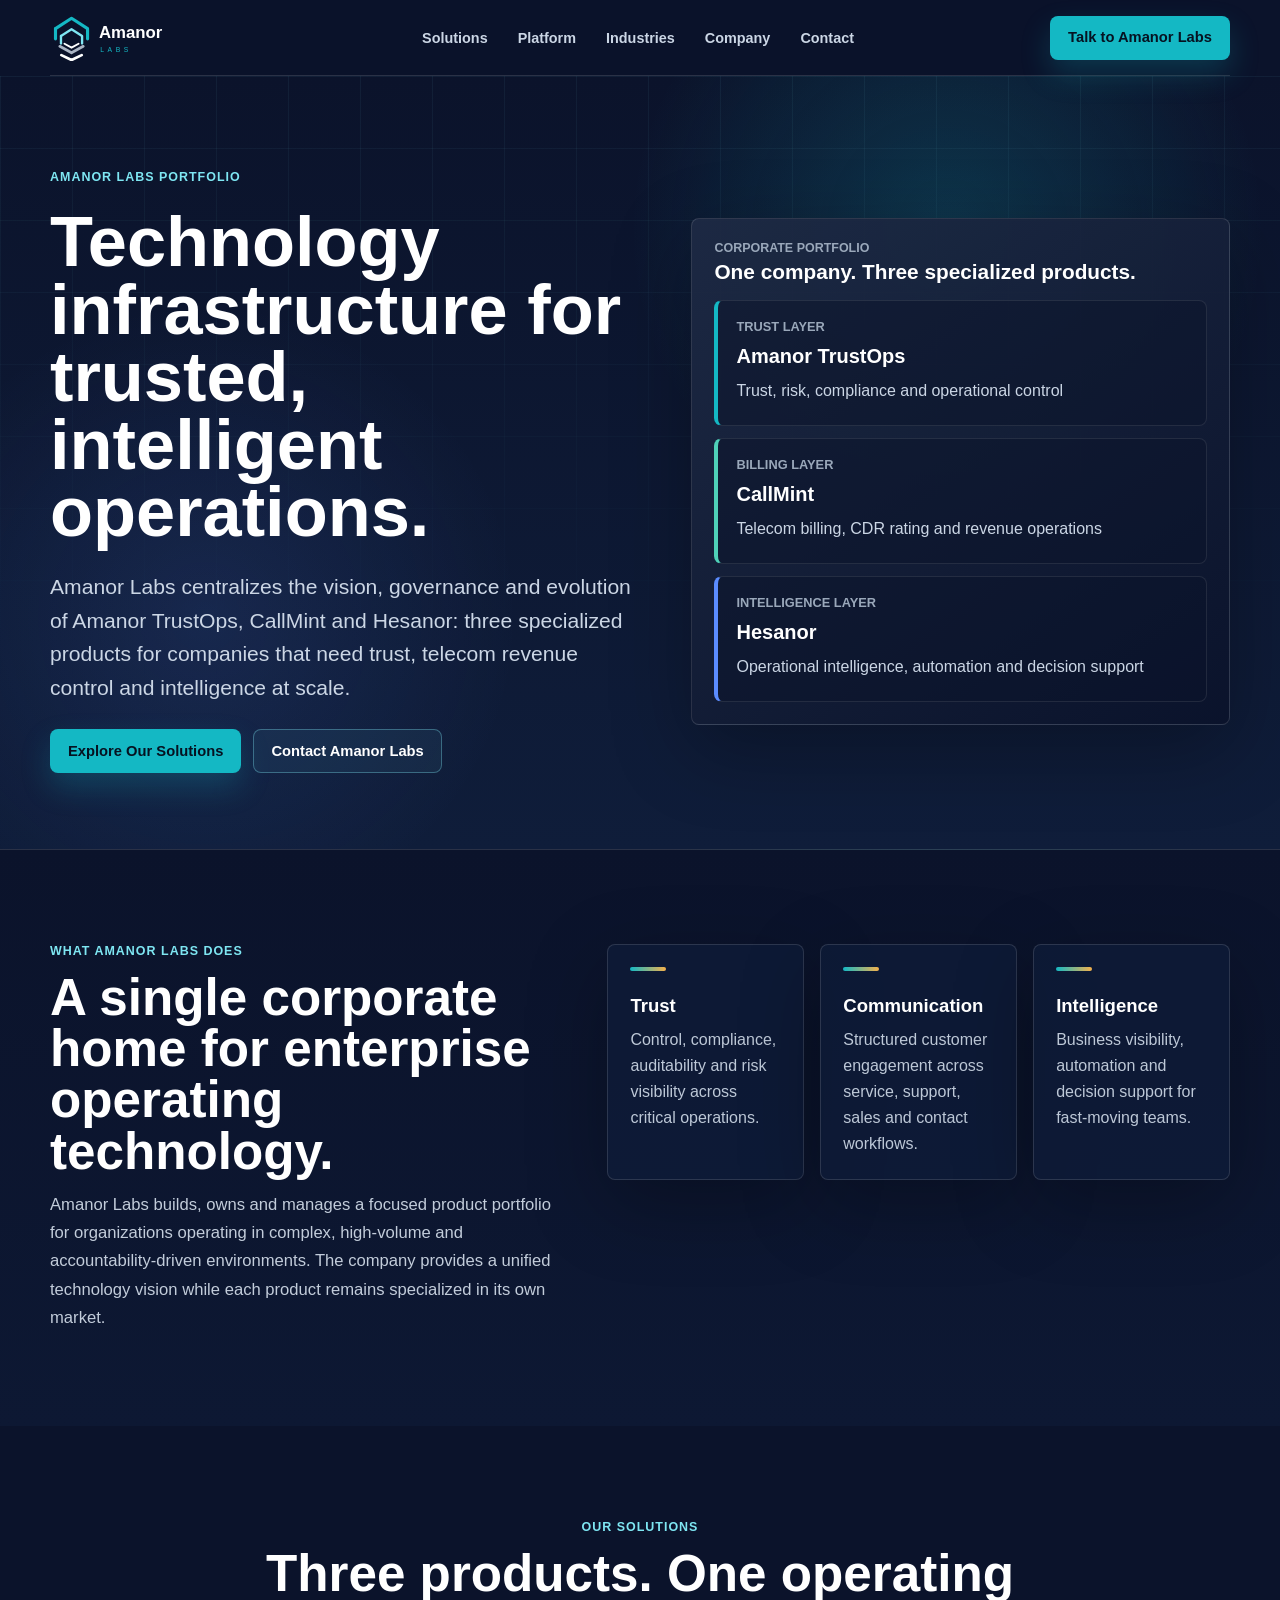
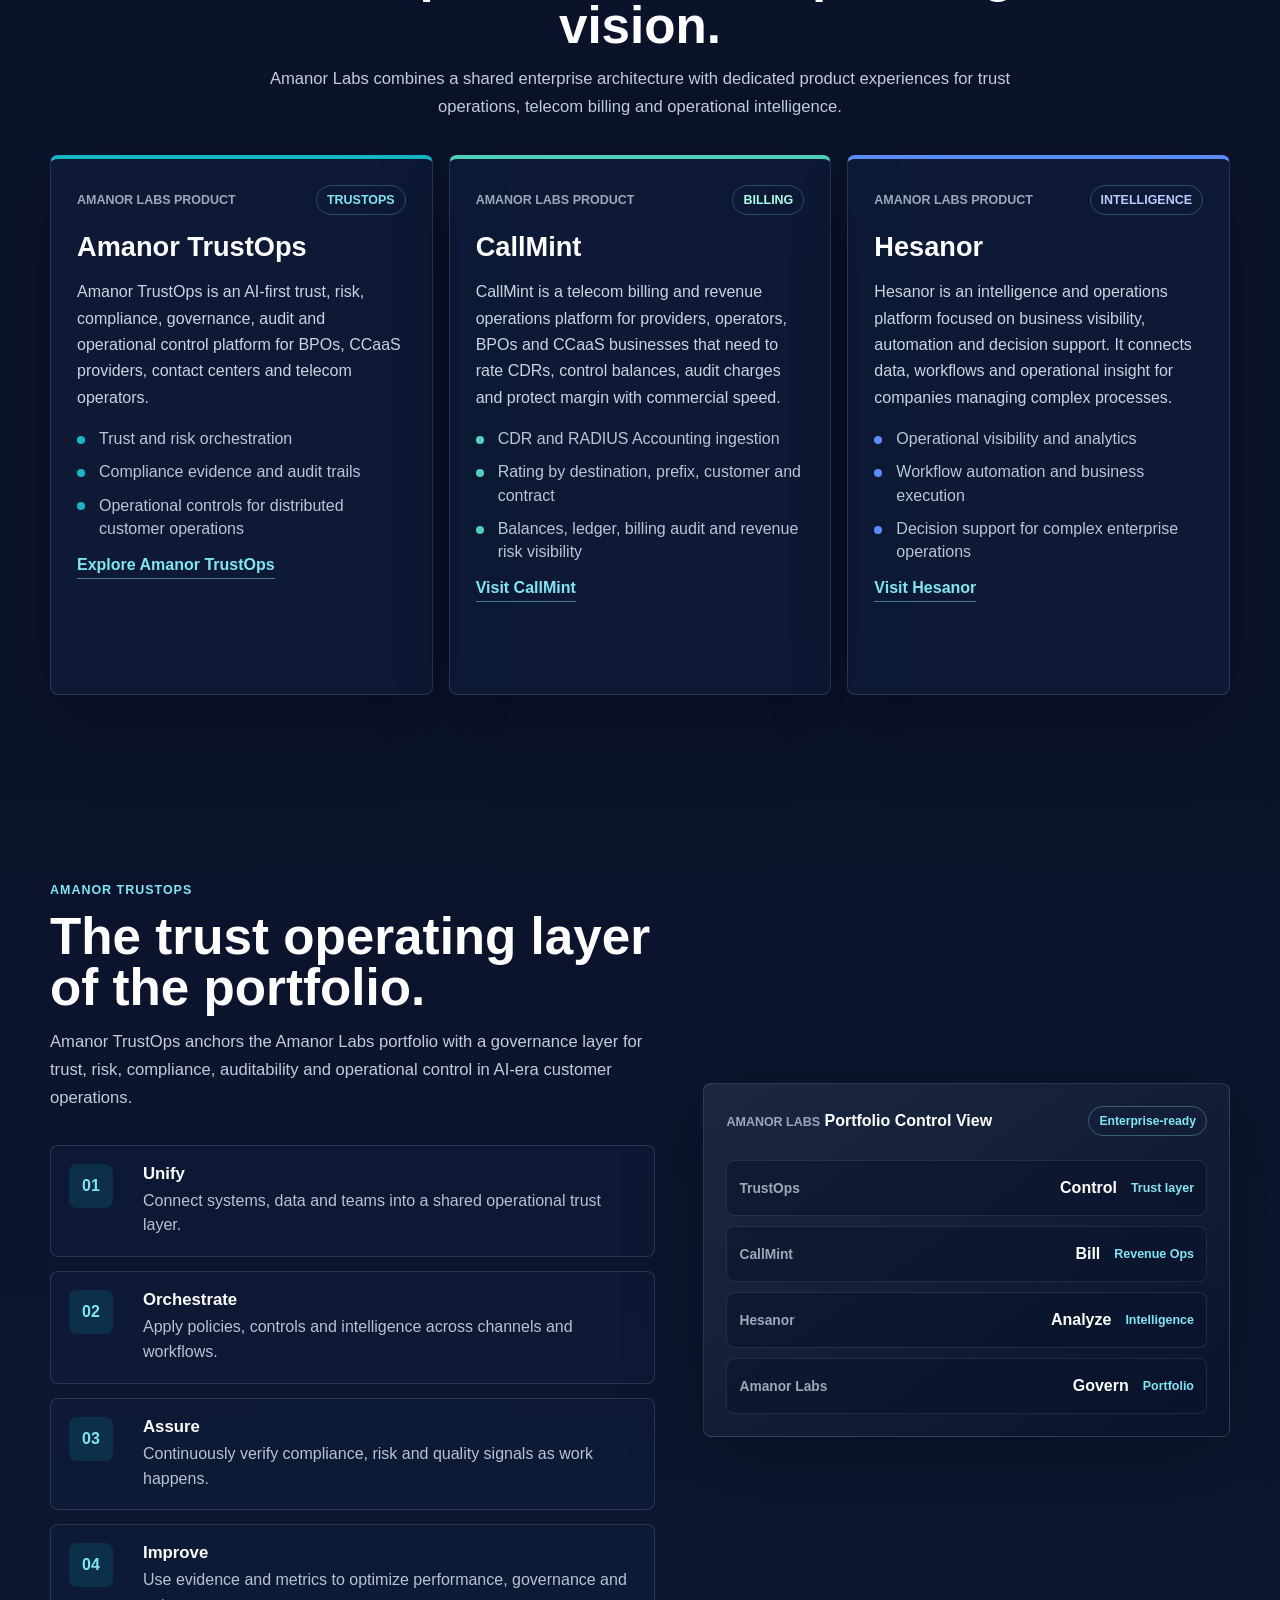
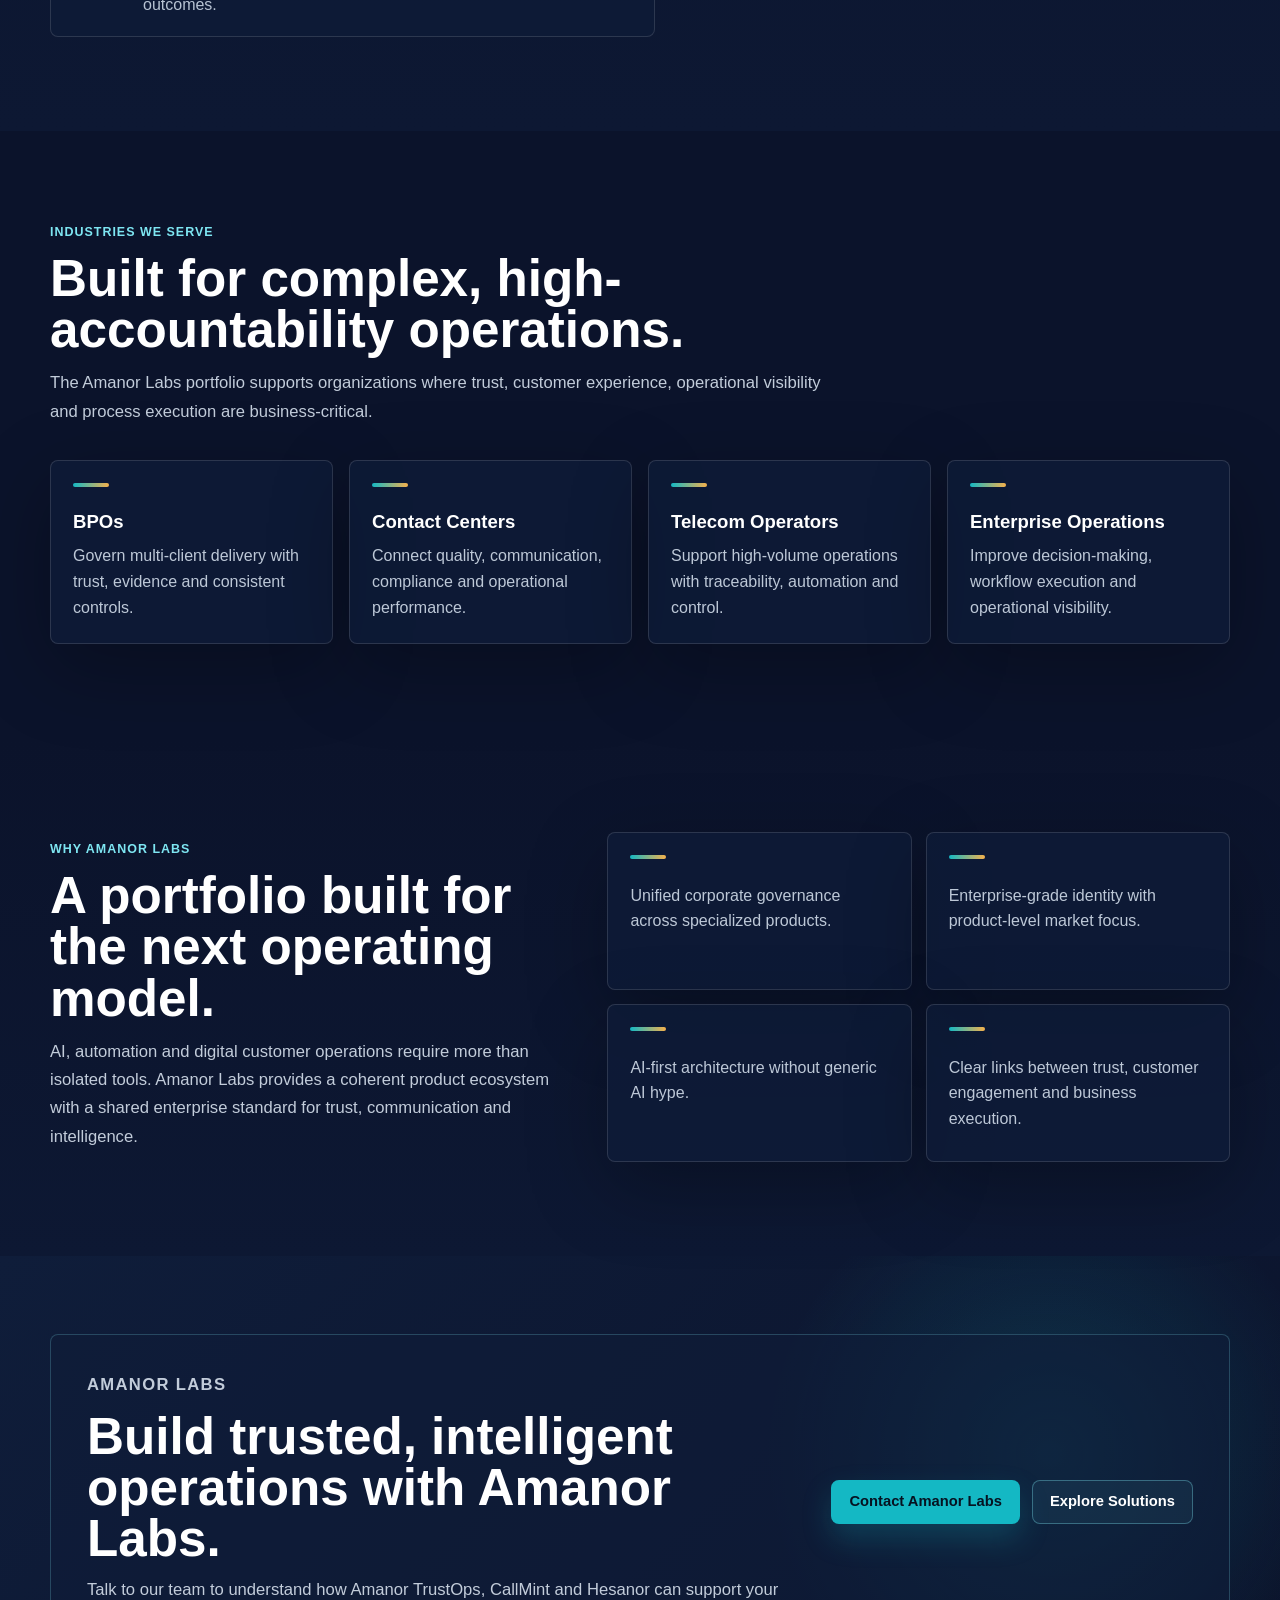
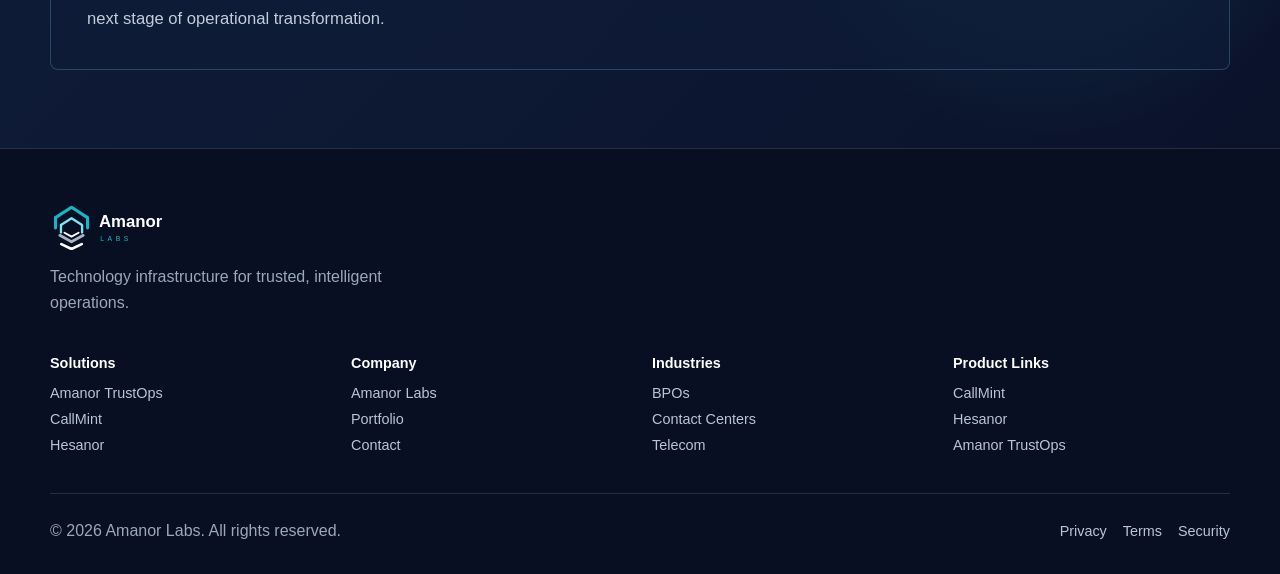
==== commit 26a436c1: "Update CallMint positioning for telecom billing" ====
--- a/index.html
+++ b/index.html
@@ -6,7 +6,7 @@
     <title>Amanor Labs | Trusted Technology Portfolio for Intelligent Operations</title>
     <meta
       name="description"
-      content="Amanor Labs owns and manages Amanor TrustOps, Callmint and Hesanor: a portfolio of technology solutions for trust operations, customer communication and business intelligence."
+      content="Amanor Labs owns and manages Amanor TrustOps, CallMint and Hesanor: a portfolio of technology solutions for trust operations, telecom billing and business intelligence."
     />
     <link rel="canonical" href="https://amanorlabs.com/" />
     <meta property="og:type" content="website" />
@@ -15,7 +15,7 @@
     <meta property="og:title" content="Amanor Labs | Trusted Technology Portfolio for Intelligent Operations" />
     <meta
       property="og:description"
-      content="The corporate home for Amanor TrustOps, Callmint and Hesanor: trust infrastructure, customer communication and operational intelligence for modern enterprises."
+      content="The corporate home for Amanor TrustOps, CallMint and Hesanor: trust infrastructure, telecom billing, revenue operations and operational intelligence for modern enterprises."
     />
     <meta property="og:image" content="https://amanorlabs.com/assets/amanor_labs_cover_lockup.png" />
     <meta name="twitter:card" content="summary_large_image" />
@@ -47,8 +47,8 @@
             <h1 id="hero-title">Technology infrastructure for trusted, intelligent operations.</h1>
             <p>
               Amanor Labs centralizes the vision, governance and evolution of Amanor TrustOps,
-              Callmint and Hesanor: three specialized products for companies that need trust,
-              communication and intelligence at scale.
+              CallMint and Hesanor: three specialized products for companies that need trust,
+              telecom revenue control and intelligence at scale.
             </p>
             <div class="hero-actions">
               <a class="cta-button cta-primary" href="#portfolio">Explore Our Solutions</a>
@@ -67,9 +67,9 @@
                 <em>Trust, risk, compliance and operational control</em>
               </a>
               <a class="stack-item stack-callmint" href="#callmint">
-                <span>Communication Layer</span>
-                <strong>Callmint</strong>
-                <em>Customer communication and contact workflows</em>
+                <span>Billing Layer</span>
+                <strong>CallMint</strong>
+                <em>Telecom billing, CDR rating and revenue operations</em>
               </a>
               <a class="stack-item stack-hesanor" href="#hesanor">
                 <span>Intelligence Layer</span>
@@ -108,7 +108,7 @@
             <h2 id="portfolio-title">Three products. One operating vision.</h2>
             <p>
               Amanor Labs combines a shared enterprise architecture with dedicated product
-              experiences for trust operations, customer communication and operational intelligence.
+              experiences for trust operations, telecom billing and operational intelligence.
             </p>
           </div>
           <div class="solutions-grid">
@@ -134,20 +134,20 @@
             <article class="solution-card solution-callmint" id="callmint">
               <div class="solution-topline">
                 <span>Amanor Labs Product</span>
-                <strong>Communication</strong>
-              </div>
-              <h3>Callmint</h3>
-              <p>
-                Callmint is a customer communication and engagement solution designed to support
-                modern voice, messaging and contact workflows with clarity, traceability and
-                operational efficiency.
+                <strong>Billing</strong>
+              </div>
+              <h3>CallMint</h3>
+              <p>
+                CallMint is a telecom billing and revenue operations platform for providers,
+                operators, BPOs and CCaaS businesses that need to rate CDRs, control balances,
+                audit charges and protect margin with commercial speed.
               </p>
               <ul>
-                <li>Customer communication workflows</li>
-                <li>Voice and messaging operations</li>
-                <li>Traceable service, support and sales interactions</li>
+                <li>CDR and RADIUS Accounting ingestion</li>
+                <li>Rating by destination, prefix, customer and contract</li>
+                <li>Balances, ledger, billing audit and revenue risk visibility</li>
               </ul>
-              <a class="solution-link" href="https://callmint.com.br/" target="_blank" rel="noopener">Visit Callmint</a>
+              <a class="solution-link" href="https://callmint.com.br/" target="_blank" rel="noopener">Visit CallMint</a>
             </article>
 
             <article class="solution-card solution-hesanor" id="hesanor">
@@ -201,7 +201,7 @@
             </div>
             <div class="signal-list">
               <div class="signal-row"><span>TrustOps</span><strong>Control</strong><em>Trust layer</em></div>
-              <div class="signal-row"><span>Callmint</span><strong>Engage</strong><em>Communication</em></div>
+              <div class="signal-row"><span>CallMint</span><strong>Bill</strong><em>Revenue Ops</em></div>
               <div class="signal-row"><span>Hesanor</span><strong>Analyze</strong><em>Intelligence</em></div>
               <div class="signal-row"><span>Amanor Labs</span><strong>Govern</strong><em>Portfolio</em></div>
             </div>
@@ -254,7 +254,7 @@
             <p class="eyebrow">Amanor Labs</p>
             <h2 id="final-cta-title">Build trusted, intelligent operations with Amanor Labs.</h2>
             <p>
-              Talk to our team to understand how Amanor TrustOps, Callmint and Hesanor can support
+              Talk to our team to understand how Amanor TrustOps, CallMint and Hesanor can support
               your next stage of operational transformation.
             </p>
           </div>
@@ -273,10 +273,10 @@
           <p>Technology infrastructure for trusted, intelligent operations.</p>
         </div>
         <div class="footer-columns">
-          <div><h2>Solutions</h2><a href="#trustops">Amanor TrustOps</a><a href="#callmint">Callmint</a><a href="#hesanor">Hesanor</a></div>
+          <div><h2>Solutions</h2><a href="#trustops">Amanor TrustOps</a><a href="#callmint">CallMint</a><a href="#hesanor">Hesanor</a></div>
           <div><h2>Company</h2><a href="#company">Amanor Labs</a><a href="#portfolio">Portfolio</a><a href="#contact">Contact</a></div>
           <div><h2>Industries</h2><a href="#industries">BPOs</a><a href="#industries">Contact Centers</a><a href="#industries">Telecom</a></div>
-          <div><h2>Product Links</h2><a href="https://callmint.com.br/" target="_blank" rel="noopener">Callmint</a><a href="https://hesanor.com/" target="_blank" rel="noopener">Hesanor</a><a href="#trustops">Amanor TrustOps</a></div>
+          <div><h2>Product Links</h2><a href="https://callmint.com.br/" target="_blank" rel="noopener">CallMint</a><a href="https://hesanor.com/" target="_blank" rel="noopener">Hesanor</a><a href="#trustops">Amanor TrustOps</a></div>
         </div>
         <div class="footer-bottom" id="legal">
           <p>© 2026 Amanor Labs. All rights reserved.</p>
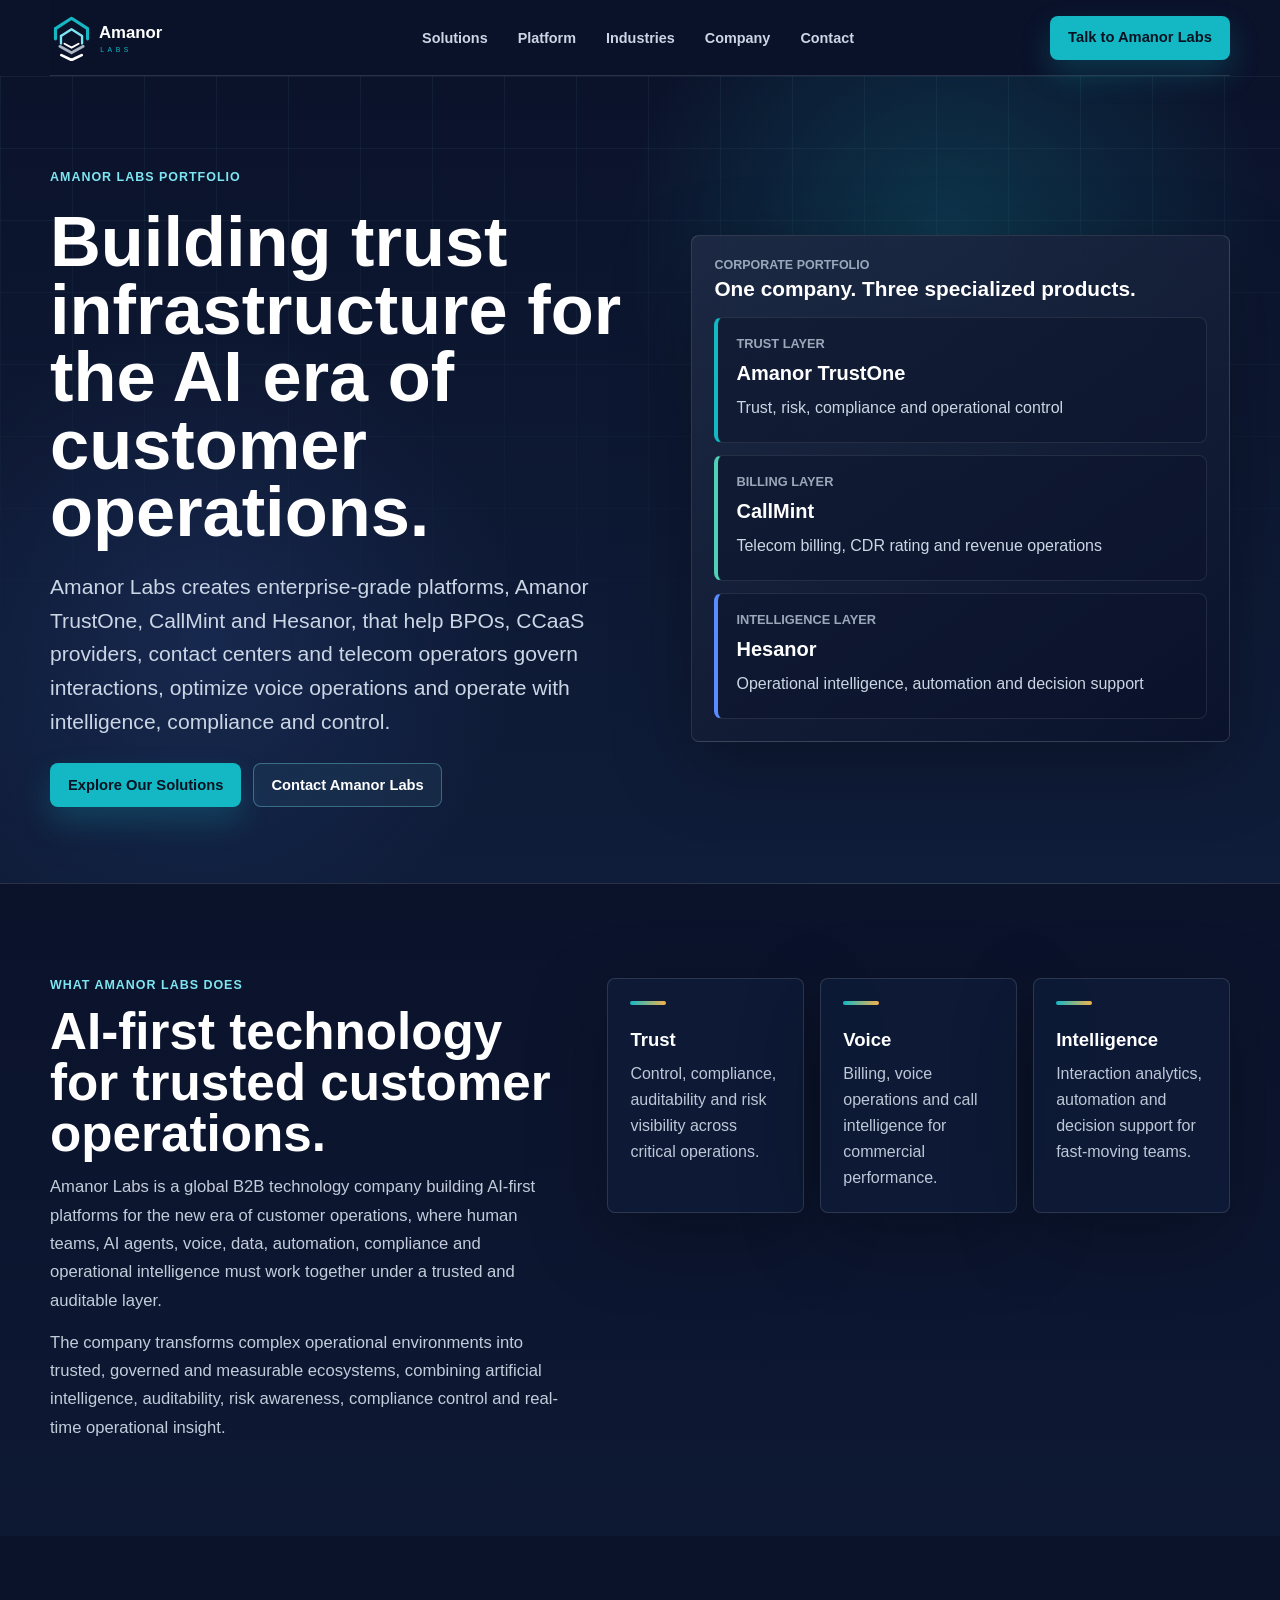
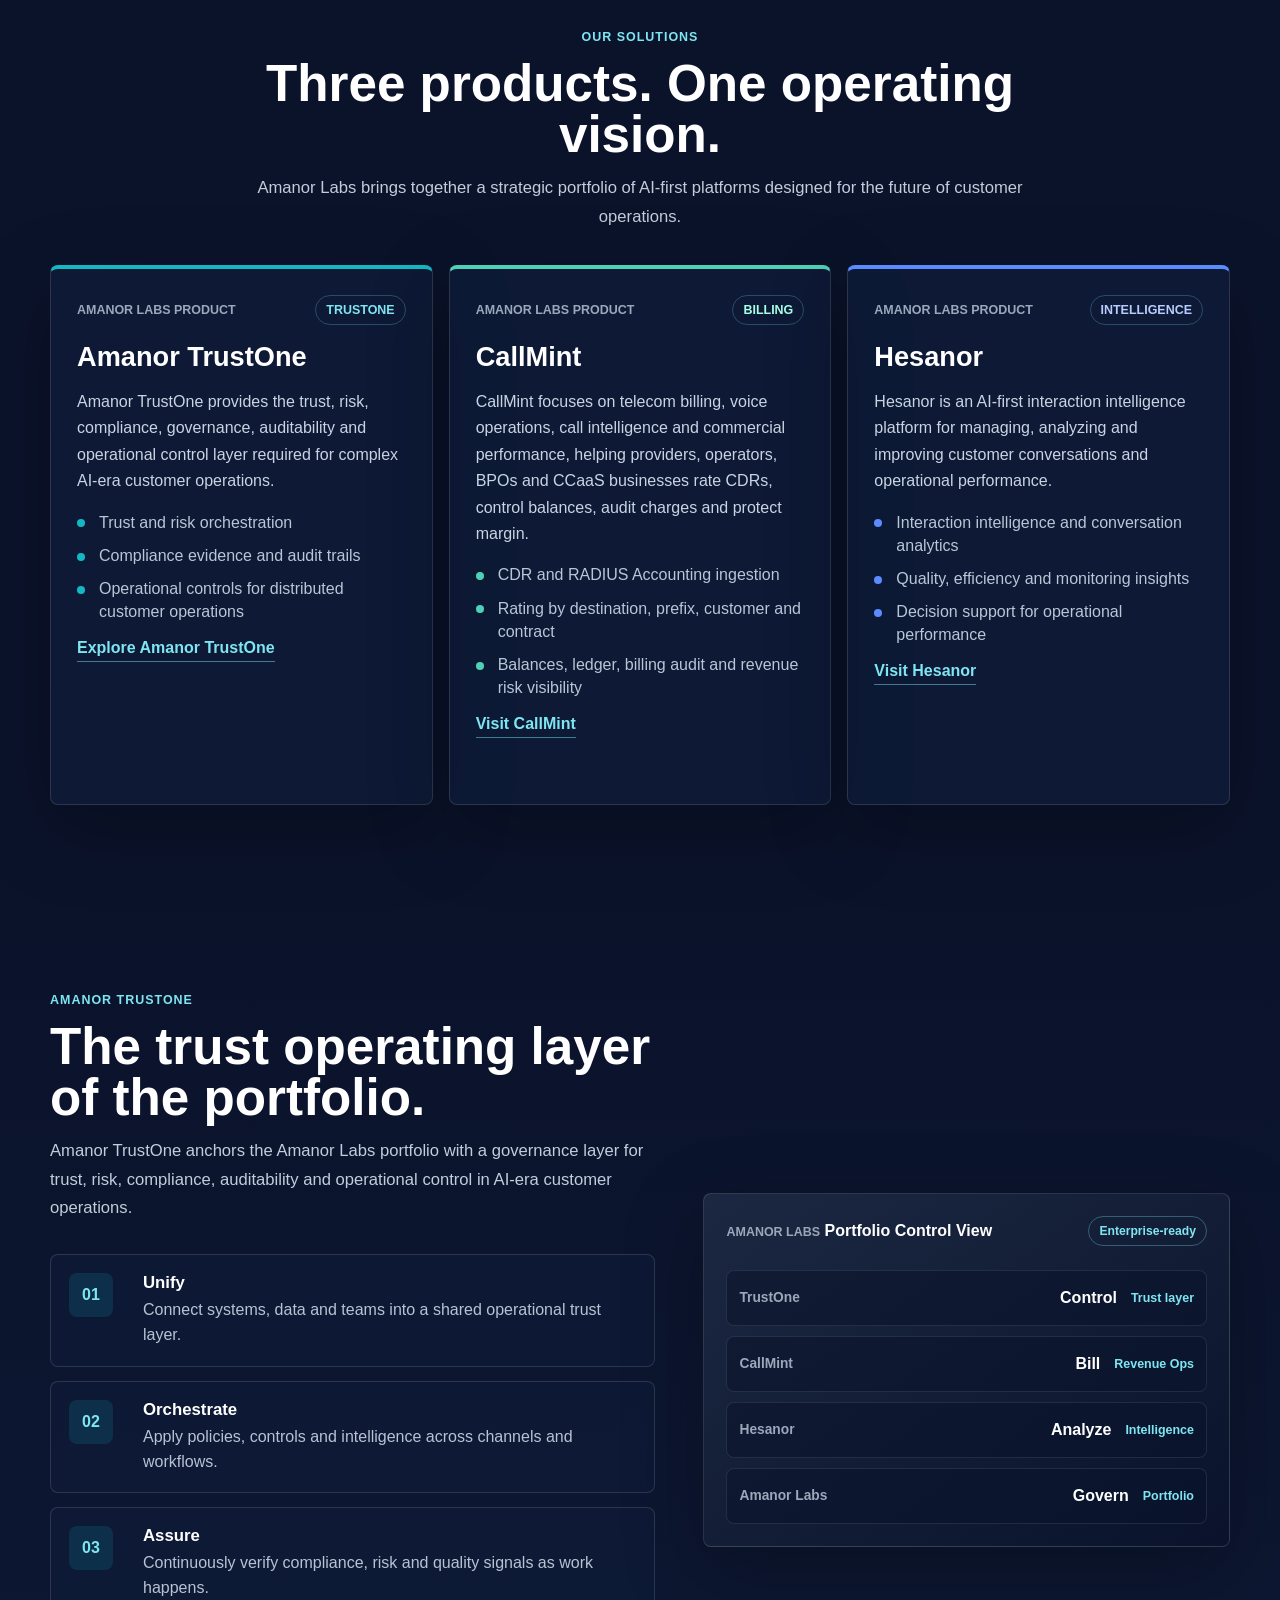
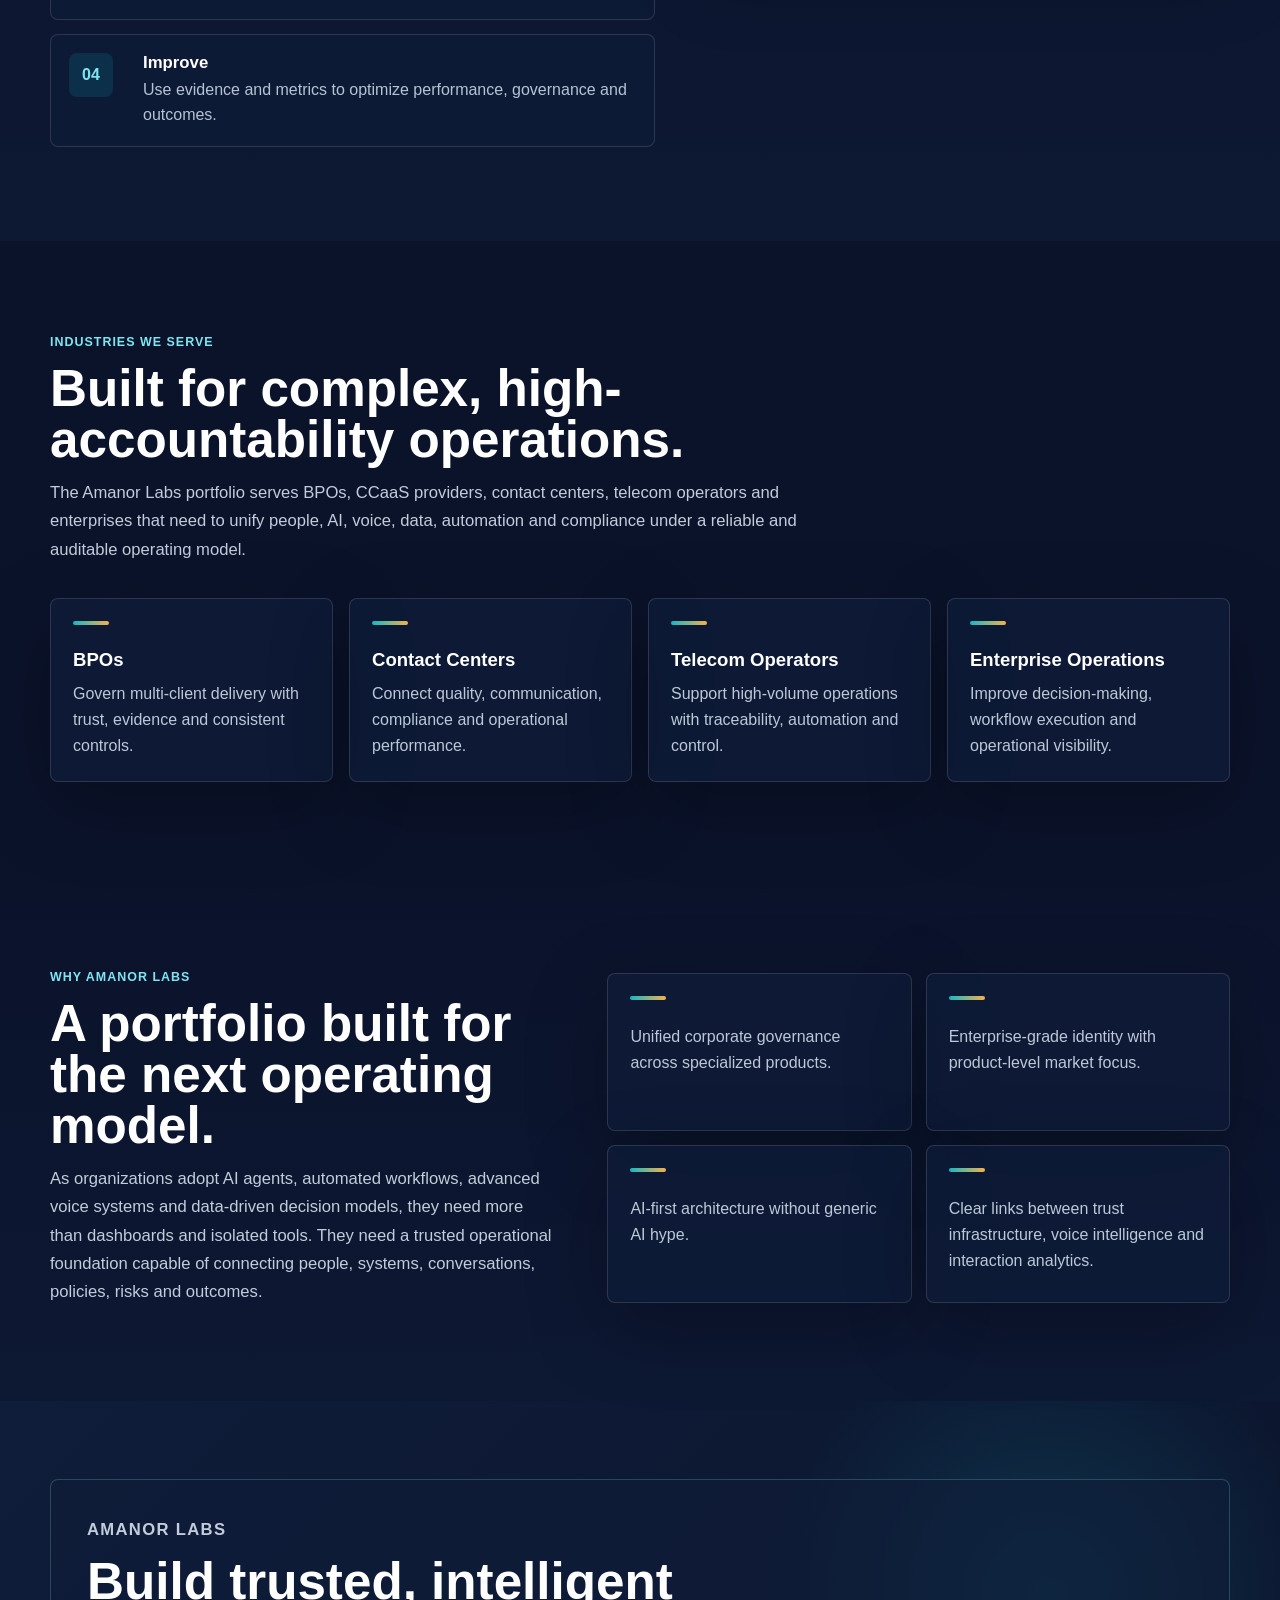
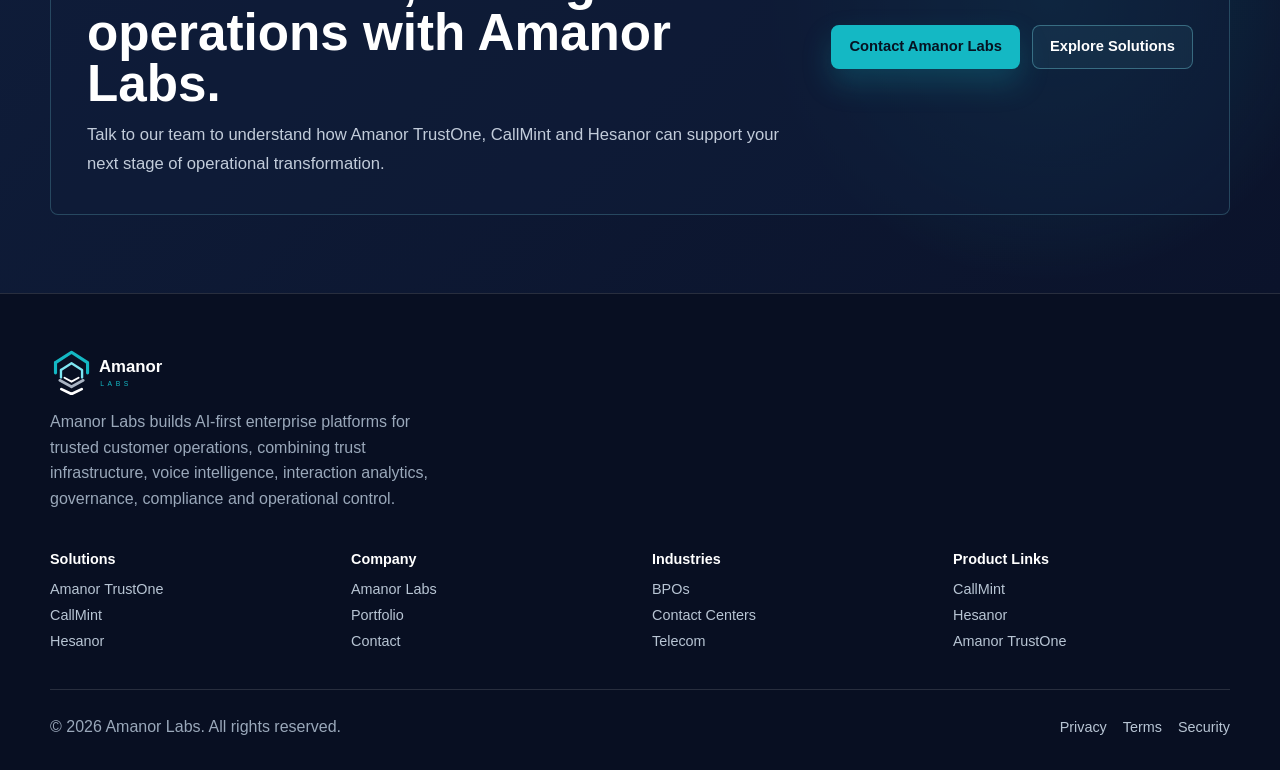
==== commit 70f41be2: "Apply Amanor Labs institutional copy" ====
--- a/index.html
+++ b/index.html
@@ -3,19 +3,19 @@
   <head>
     <meta charset="utf-8" />
     <meta name="viewport" content="width=device-width, initial-scale=1" />
-    <title>Amanor Labs | Trusted Technology Portfolio for Intelligent Operations</title>
+    <title>Amanor Labs | AI-First Platforms for Trusted Customer Operations</title>
     <meta
       name="description"
-      content="Amanor Labs owns and manages Amanor TrustOps, CallMint and Hesanor: a portfolio of technology solutions for trust operations, telecom billing and business intelligence."
+      content="Amanor Labs is a global B2B technology company building AI-first platforms for trusted customer operations, including Amanor TrustOne, CallMint and Hesanor."
     />
     <link rel="canonical" href="https://amanorlabs.com/" />
     <meta property="og:type" content="website" />
     <meta property="og:url" content="https://amanorlabs.com/" />
     <meta property="og:site_name" content="Amanor Labs" />
-    <meta property="og:title" content="Amanor Labs | Trusted Technology Portfolio for Intelligent Operations" />
+    <meta property="og:title" content="Amanor Labs | AI-First Platforms for Trusted Customer Operations" />
     <meta
       property="og:description"
-      content="The corporate home for Amanor TrustOps, CallMint and Hesanor: trust infrastructure, telecom billing, revenue operations and operational intelligence for modern enterprises."
+      content="Amanor Labs helps BPOs, CCaaS providers, contact centers and telecom operators govern interactions, optimize voice operations and operate with compliance, intelligence and control."
     />
     <meta property="og:image" content="https://amanorlabs.com/assets/amanor_labs_cover_lockup.png" />
     <meta name="twitter:card" content="summary_large_image" />
@@ -44,11 +44,12 @@
         <div class="hero-grid">
           <div class="hero-copy">
             <p class="eyebrow">Amanor Labs Portfolio</p>
-            <h1 id="hero-title">Technology infrastructure for trusted, intelligent operations.</h1>
-            <p>
-              Amanor Labs centralizes the vision, governance and evolution of Amanor TrustOps,
-              CallMint and Hesanor: three specialized products for companies that need trust,
-              telecom revenue control and intelligence at scale.
+            <h1 id="hero-title">Building trust infrastructure for the AI era of customer operations.</h1>
+            <p>
+              Amanor Labs creates enterprise-grade platforms, Amanor TrustOne, CallMint and Hesanor,
+              that help BPOs, CCaaS providers, contact centers and telecom operators govern
+              interactions, optimize voice operations and operate with intelligence, compliance and
+              control.
             </p>
             <div class="hero-actions">
               <a class="cta-button cta-primary" href="#portfolio">Explore Our Solutions</a>
@@ -63,7 +64,7 @@
             <div class="portfolio-stack">
               <a class="stack-item stack-trustops" href="#trustops">
                 <span>Trust Layer</span>
-                <strong>Amanor TrustOps</strong>
+                <strong>Amanor TrustOne</strong>
                 <em>Trust, risk, compliance and operational control</em>
               </a>
               <a class="stack-item stack-callmint" href="#callmint">
@@ -85,18 +86,23 @@
         <div class="section-inner two-column">
           <div class="section-header">
             <p class="eyebrow">What Amanor Labs Does</p>
-            <h2 id="what-title">A single corporate home for enterprise operating technology.</h2>
-            <p>
-              Amanor Labs builds, owns and manages a focused product portfolio for organizations
-              operating in complex, high-volume and accountability-driven environments. The company
-              provides a unified technology vision while each product remains specialized in its
-              own market.
+            <h2 id="what-title">AI-first technology for trusted customer operations.</h2>
+            <p>
+              Amanor Labs is a global B2B technology company building AI-first platforms for the new
+              era of customer operations, where human teams, AI agents, voice, data, automation,
+              compliance and operational intelligence must work together under a trusted and
+              auditable layer.
+            </p>
+            <p>
+              The company transforms complex operational environments into trusted, governed and
+              measurable ecosystems, combining artificial intelligence, auditability, risk awareness,
+              compliance control and real-time operational insight.
             </p>
           </div>
           <div class="principles-grid">
             <article class="principle-card"><span></span><h3>Trust</h3><p>Control, compliance, auditability and risk visibility across critical operations.</p></article>
-            <article class="principle-card"><span></span><h3>Communication</h3><p>Structured customer engagement across service, support, sales and contact workflows.</p></article>
-            <article class="principle-card"><span></span><h3>Intelligence</h3><p>Business visibility, automation and decision support for fast-moving teams.</p></article>
+            <article class="principle-card"><span></span><h3>Voice</h3><p>Billing, voice operations and call intelligence for commercial performance.</p></article>
+            <article class="principle-card"><span></span><h3>Intelligence</h3><p>Interaction analytics, automation and decision support for fast-moving teams.</p></article>
           </div>
         </div>
       </section>
@@ -107,28 +113,27 @@
             <p class="eyebrow">Our Solutions</p>
             <h2 id="portfolio-title">Three products. One operating vision.</h2>
             <p>
-              Amanor Labs combines a shared enterprise architecture with dedicated product
-              experiences for trust operations, telecom billing and operational intelligence.
+              Amanor Labs brings together a strategic portfolio of AI-first platforms designed for
+              the future of customer operations.
             </p>
           </div>
           <div class="solutions-grid">
             <article class="solution-card solution-trustops" id="trustops">
               <div class="solution-topline">
                 <span>Amanor Labs Product</span>
-                <strong>TrustOps</strong>
-              </div>
-              <h3>Amanor TrustOps</h3>
-              <p>
-                Amanor TrustOps is an AI-first trust, risk, compliance, governance, audit and
-                operational control platform for BPOs, CCaaS providers, contact centers and telecom
-                operators.
+                <strong>TrustOne</strong>
+              </div>
+              <h3>Amanor TrustOne</h3>
+              <p>
+                Amanor TrustOne provides the trust, risk, compliance, governance, auditability and
+                operational control layer required for complex AI-era customer operations.
               </p>
               <ul>
                 <li>Trust and risk orchestration</li>
                 <li>Compliance evidence and audit trails</li>
                 <li>Operational controls for distributed customer operations</li>
               </ul>
-              <a class="solution-link" href="#platform">Explore Amanor TrustOps</a>
+              <a class="solution-link" href="#platform">Explore Amanor TrustOne</a>
             </article>
 
             <article class="solution-card solution-callmint" id="callmint">
@@ -138,9 +143,9 @@
               </div>
               <h3>CallMint</h3>
               <p>
-                CallMint is a telecom billing and revenue operations platform for providers,
-                operators, BPOs and CCaaS businesses that need to rate CDRs, control balances,
-                audit charges and protect margin with commercial speed.
+                CallMint focuses on telecom billing, voice operations, call intelligence and
+                commercial performance, helping providers, operators, BPOs and CCaaS businesses
+                rate CDRs, control balances, audit charges and protect margin.
               </p>
               <ul>
                 <li>CDR and RADIUS Accounting ingestion</li>
@@ -157,14 +162,13 @@
               </div>
               <h3>Hesanor</h3>
               <p>
-                Hesanor is an intelligence and operations platform focused on business visibility,
-                automation and decision support. It connects data, workflows and operational
-                insight for companies managing complex processes.
+                Hesanor is an AI-first interaction intelligence platform for managing, analyzing
+                and improving customer conversations and operational performance.
               </p>
               <ul>
-                <li>Operational visibility and analytics</li>
-                <li>Workflow automation and business execution</li>
-                <li>Decision support for complex enterprise operations</li>
+                <li>Interaction intelligence and conversation analytics</li>
+                <li>Quality, efficiency and monitoring insights</li>
+                <li>Decision support for operational performance</li>
               </ul>
               <a class="solution-link" href="https://hesanor.com/" target="_blank" rel="noopener">Visit Hesanor</a>
             </article>
@@ -176,15 +180,15 @@
         <div class="section-inner platform-layout">
           <div>
             <div class="section-header">
-              <p class="eyebrow">Amanor TrustOps</p>
+              <p class="eyebrow">Amanor TrustOne</p>
               <h2 id="platform-title">The trust operating layer of the portfolio.</h2>
               <p>
-                Amanor TrustOps anchors the Amanor Labs portfolio with a governance layer for
+                Amanor TrustOne anchors the Amanor Labs portfolio with a governance layer for
                 trust, risk, compliance, auditability and operational control in AI-era customer
                 operations.
               </p>
             </div>
-            <ol class="model-list" aria-label="Amanor TrustOps operating model">
+            <ol class="model-list" aria-label="Amanor TrustOne operating model">
               <li><span>01</span><div><h3>Unify</h3><p>Connect systems, data and teams into a shared operational trust layer.</p></div></li>
               <li><span>02</span><div><h3>Orchestrate</h3><p>Apply policies, controls and intelligence across channels and workflows.</p></div></li>
               <li><span>03</span><div><h3>Assure</h3><p>Continuously verify compliance, risk and quality signals as work happens.</p></div></li>
@@ -200,7 +204,7 @@
               <span class="status-pill">Enterprise-ready</span>
             </div>
             <div class="signal-list">
-              <div class="signal-row"><span>TrustOps</span><strong>Control</strong><em>Trust layer</em></div>
+              <div class="signal-row"><span>TrustOne</span><strong>Control</strong><em>Trust layer</em></div>
               <div class="signal-row"><span>CallMint</span><strong>Bill</strong><em>Revenue Ops</em></div>
               <div class="signal-row"><span>Hesanor</span><strong>Analyze</strong><em>Intelligence</em></div>
               <div class="signal-row"><span>Amanor Labs</span><strong>Govern</strong><em>Portfolio</em></div>
@@ -215,8 +219,9 @@
             <p class="eyebrow">Industries We Serve</p>
             <h2 id="industries-title">Built for complex, high-accountability operations.</h2>
             <p>
-              The Amanor Labs portfolio supports organizations where trust, customer experience,
-              operational visibility and process execution are business-critical.
+              The Amanor Labs portfolio serves BPOs, CCaaS providers, contact centers, telecom
+              operators and enterprises that need to unify people, AI, voice, data, automation and
+              compliance under a reliable and auditable operating model.
             </p>
           </div>
           <div class="industry-grid">
@@ -234,16 +239,17 @@
             <p class="eyebrow">Why Amanor Labs</p>
             <h2 id="why-title">A portfolio built for the next operating model.</h2>
             <p>
-              AI, automation and digital customer operations require more than isolated tools.
-              Amanor Labs provides a coherent product ecosystem with a shared enterprise standard
-              for trust, communication and intelligence.
+              As organizations adopt AI agents, automated workflows, advanced voice systems and
+              data-driven decision models, they need more than dashboards and isolated tools. They
+              need a trusted operational foundation capable of connecting people, systems,
+              conversations, policies, risks and outcomes.
             </p>
           </div>
           <div class="proof-grid">
             <article class="proof-card"><span></span><p>Unified corporate governance across specialized products.</p></article>
             <article class="proof-card"><span></span><p>Enterprise-grade identity with product-level market focus.</p></article>
             <article class="proof-card"><span></span><p>AI-first architecture without generic AI hype.</p></article>
-            <article class="proof-card"><span></span><p>Clear links between trust, customer engagement and business execution.</p></article>
+            <article class="proof-card"><span></span><p>Clear links between trust infrastructure, voice intelligence and interaction analytics.</p></article>
           </div>
         </div>
       </section>
@@ -254,7 +260,7 @@
             <p class="eyebrow">Amanor Labs</p>
             <h2 id="final-cta-title">Build trusted, intelligent operations with Amanor Labs.</h2>
             <p>
-              Talk to our team to understand how Amanor TrustOps, CallMint and Hesanor can support
+              Talk to our team to understand how Amanor TrustOne, CallMint and Hesanor can support
               your next stage of operational transformation.
             </p>
           </div>
@@ -270,13 +276,13 @@
       <div class="footer-inner">
         <div class="footer-brand">
           <img src="/assets/amanor_labs_logo_reverse.svg" alt="Amanor Labs" width="176" height="44" />
-          <p>Technology infrastructure for trusted, intelligent operations.</p>
+          <p>Amanor Labs builds AI-first enterprise platforms for trusted customer operations, combining trust infrastructure, voice intelligence, interaction analytics, governance, compliance and operational control.</p>
         </div>
         <div class="footer-columns">
-          <div><h2>Solutions</h2><a href="#trustops">Amanor TrustOps</a><a href="#callmint">CallMint</a><a href="#hesanor">Hesanor</a></div>
+          <div><h2>Solutions</h2><a href="#trustops">Amanor TrustOne</a><a href="#callmint">CallMint</a><a href="#hesanor">Hesanor</a></div>
           <div><h2>Company</h2><a href="#company">Amanor Labs</a><a href="#portfolio">Portfolio</a><a href="#contact">Contact</a></div>
           <div><h2>Industries</h2><a href="#industries">BPOs</a><a href="#industries">Contact Centers</a><a href="#industries">Telecom</a></div>
-          <div><h2>Product Links</h2><a href="https://callmint.com.br/" target="_blank" rel="noopener">CallMint</a><a href="https://hesanor.com/" target="_blank" rel="noopener">Hesanor</a><a href="#trustops">Amanor TrustOps</a></div>
+          <div><h2>Product Links</h2><a href="https://callmint.com.br/" target="_blank" rel="noopener">CallMint</a><a href="https://hesanor.com/" target="_blank" rel="noopener">Hesanor</a><a href="#trustops">Amanor TrustOne</a></div>
         </div>
         <div class="footer-bottom" id="legal">
           <p>© 2026 Amanor Labs. All rights reserved.</p>
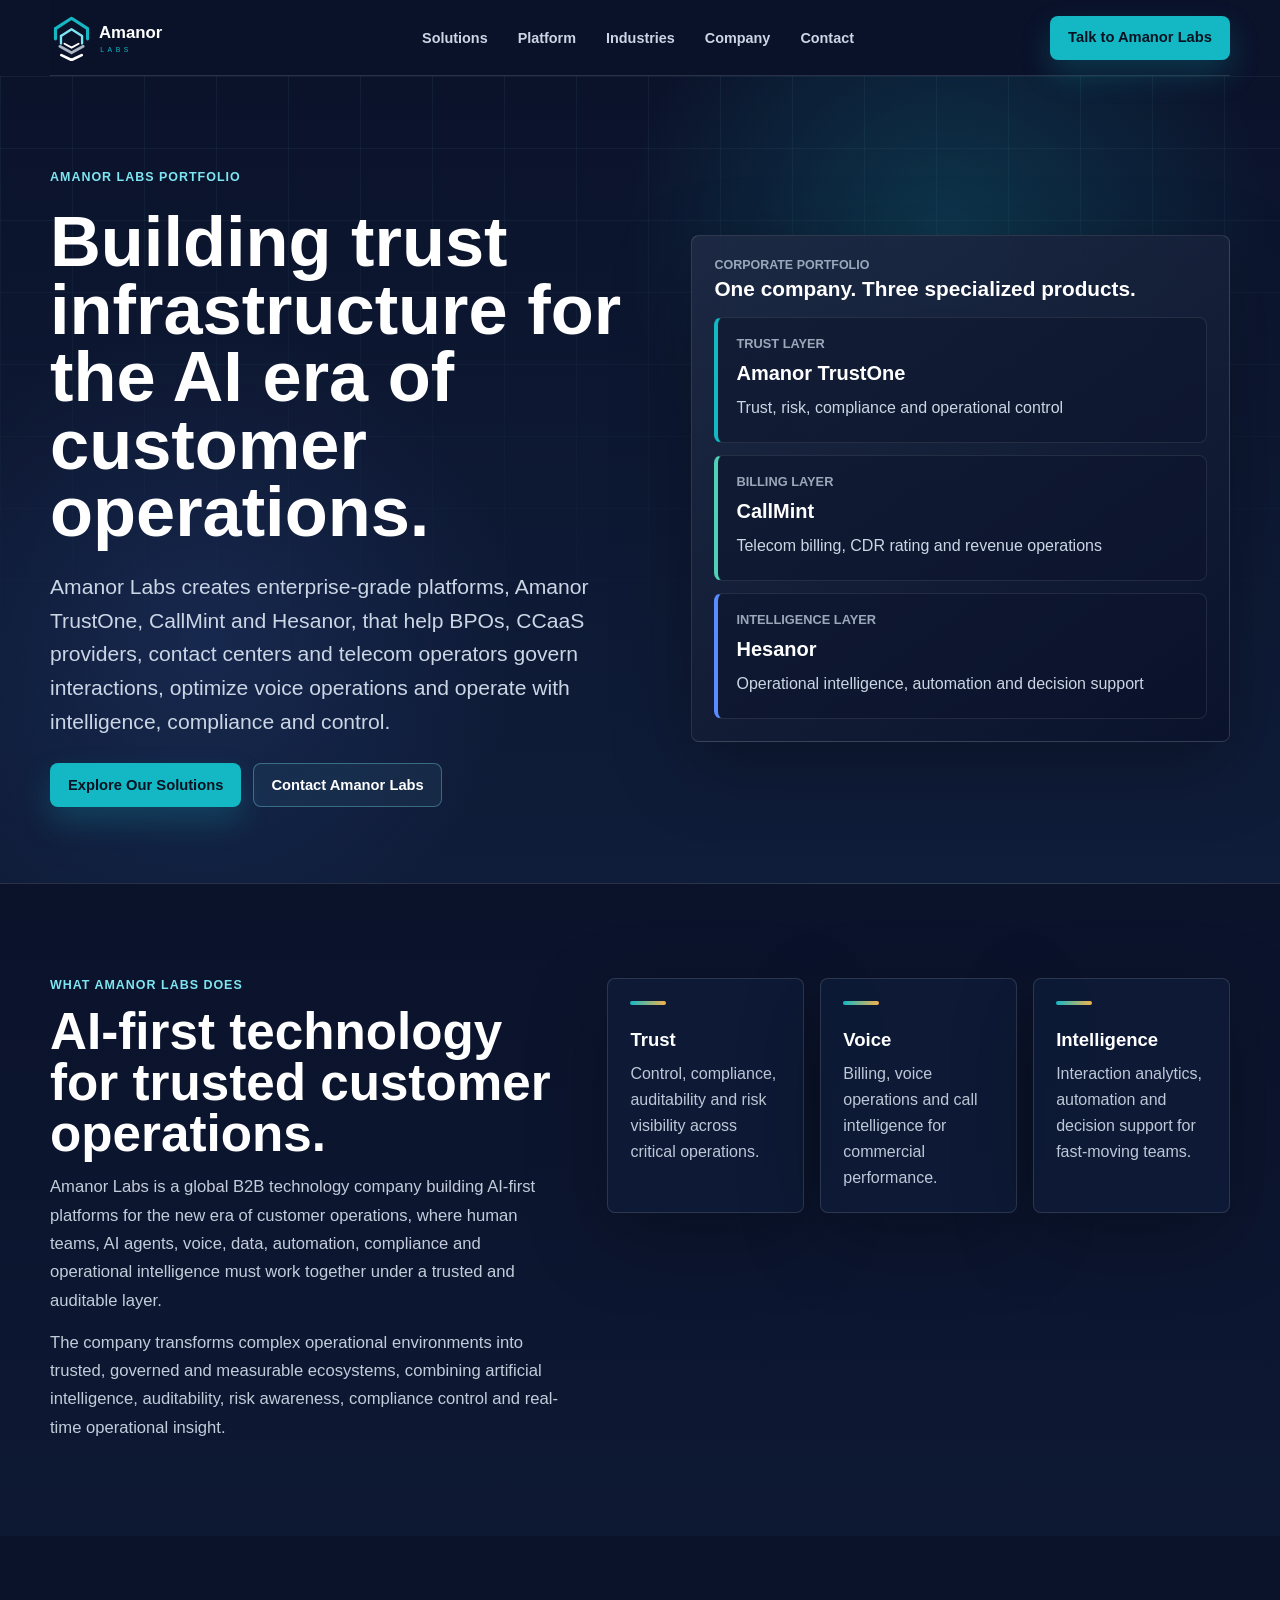
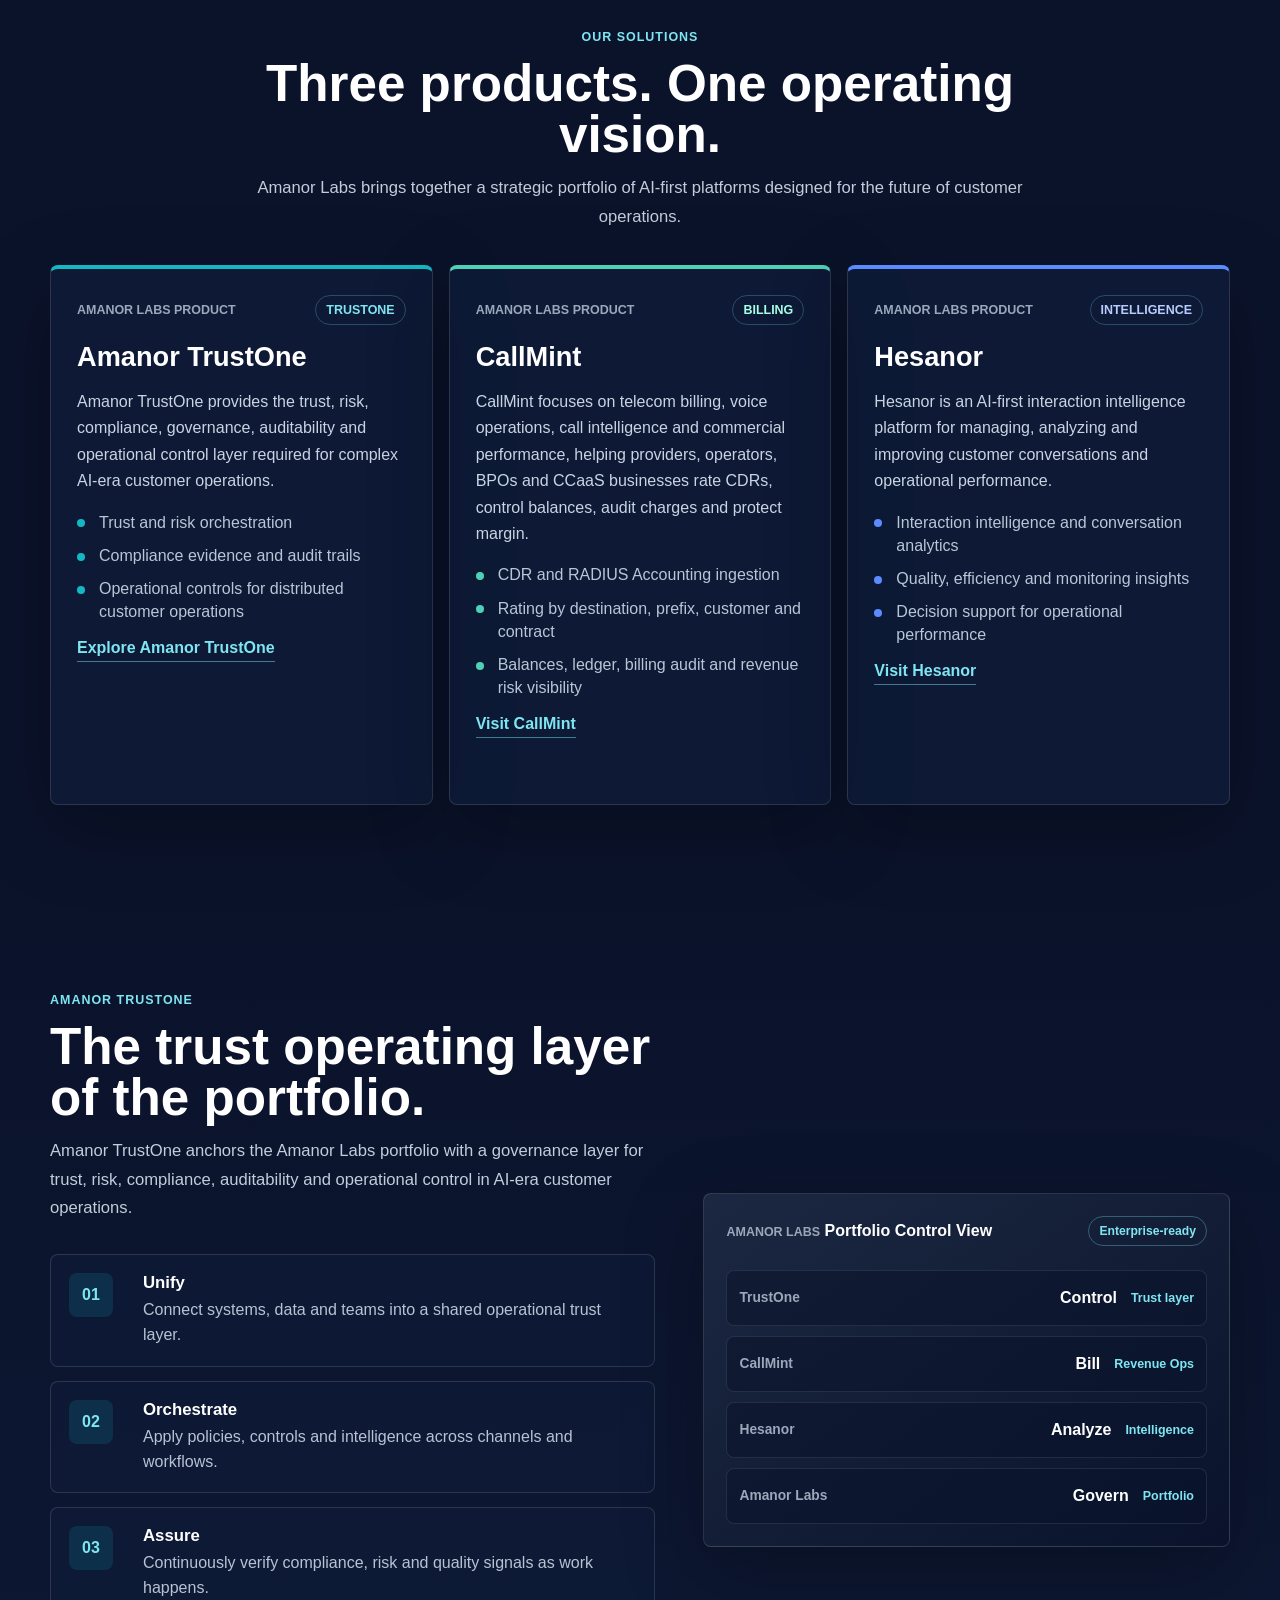
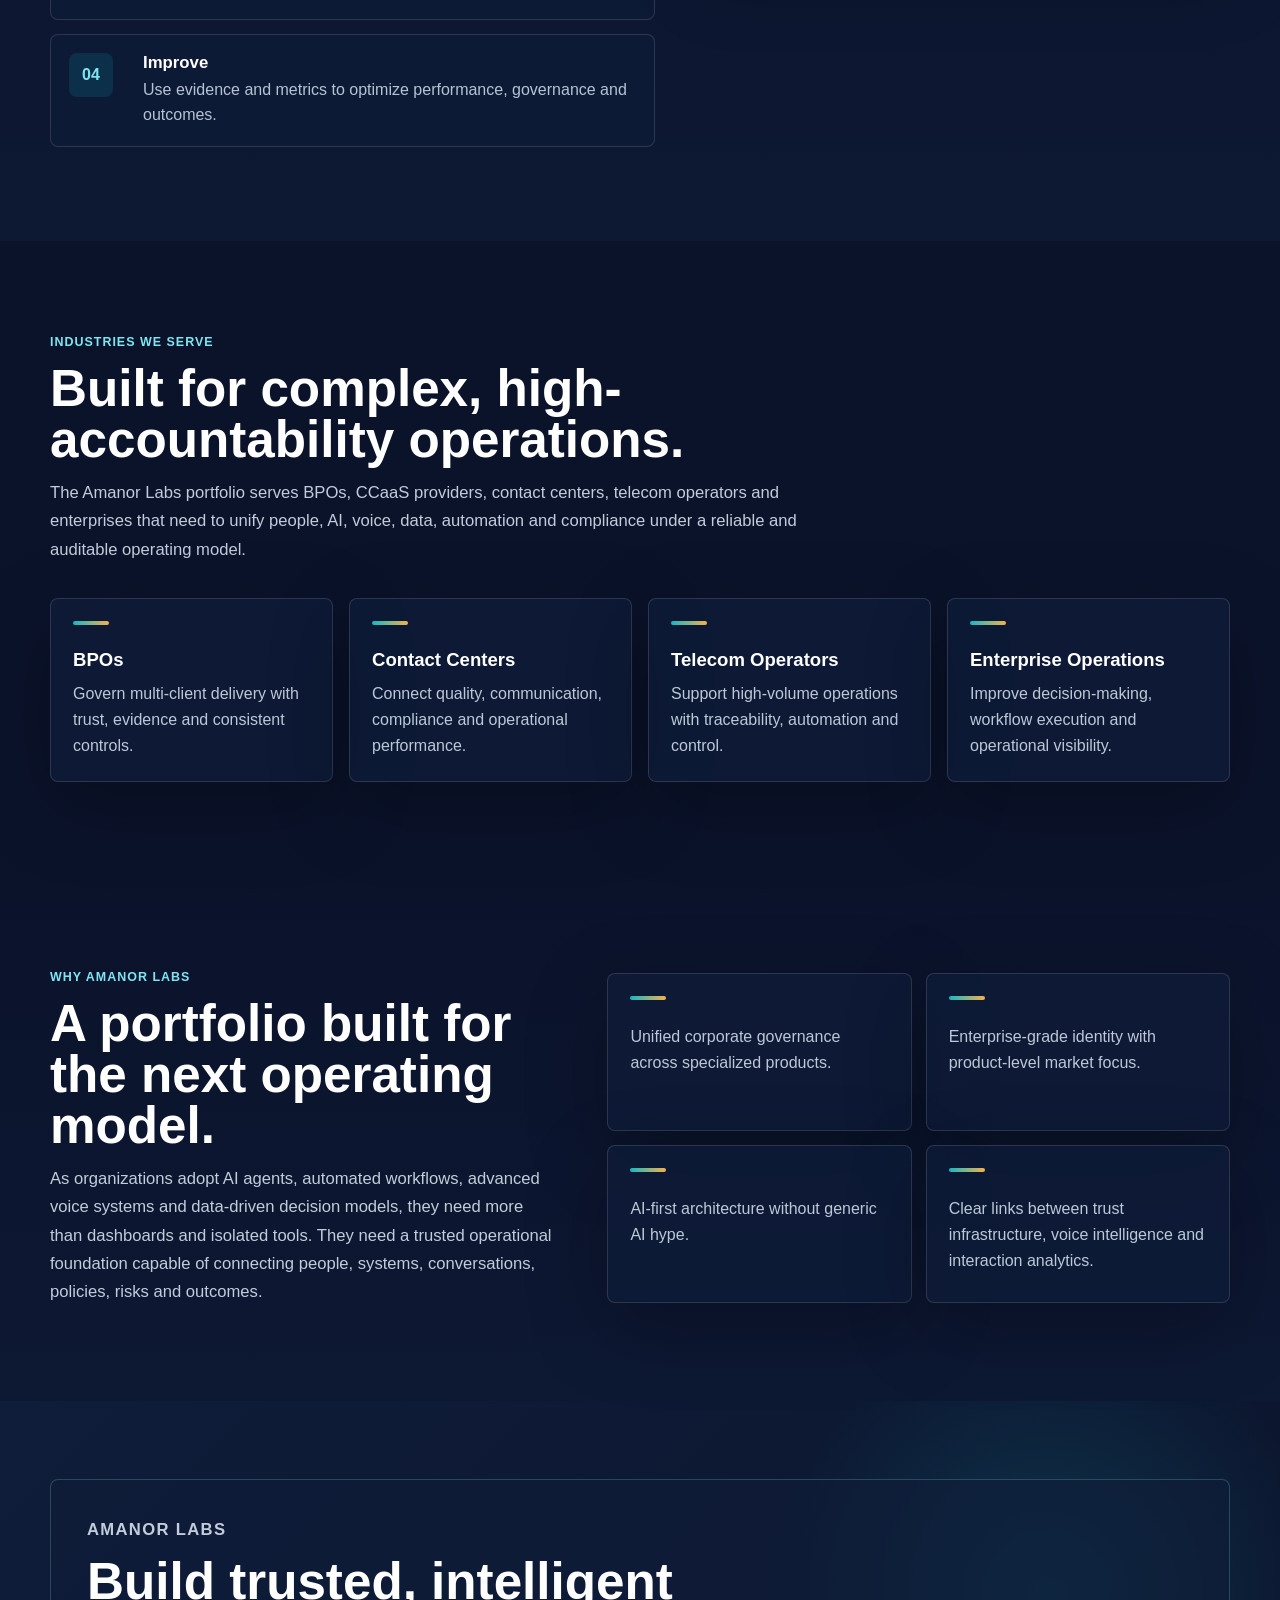
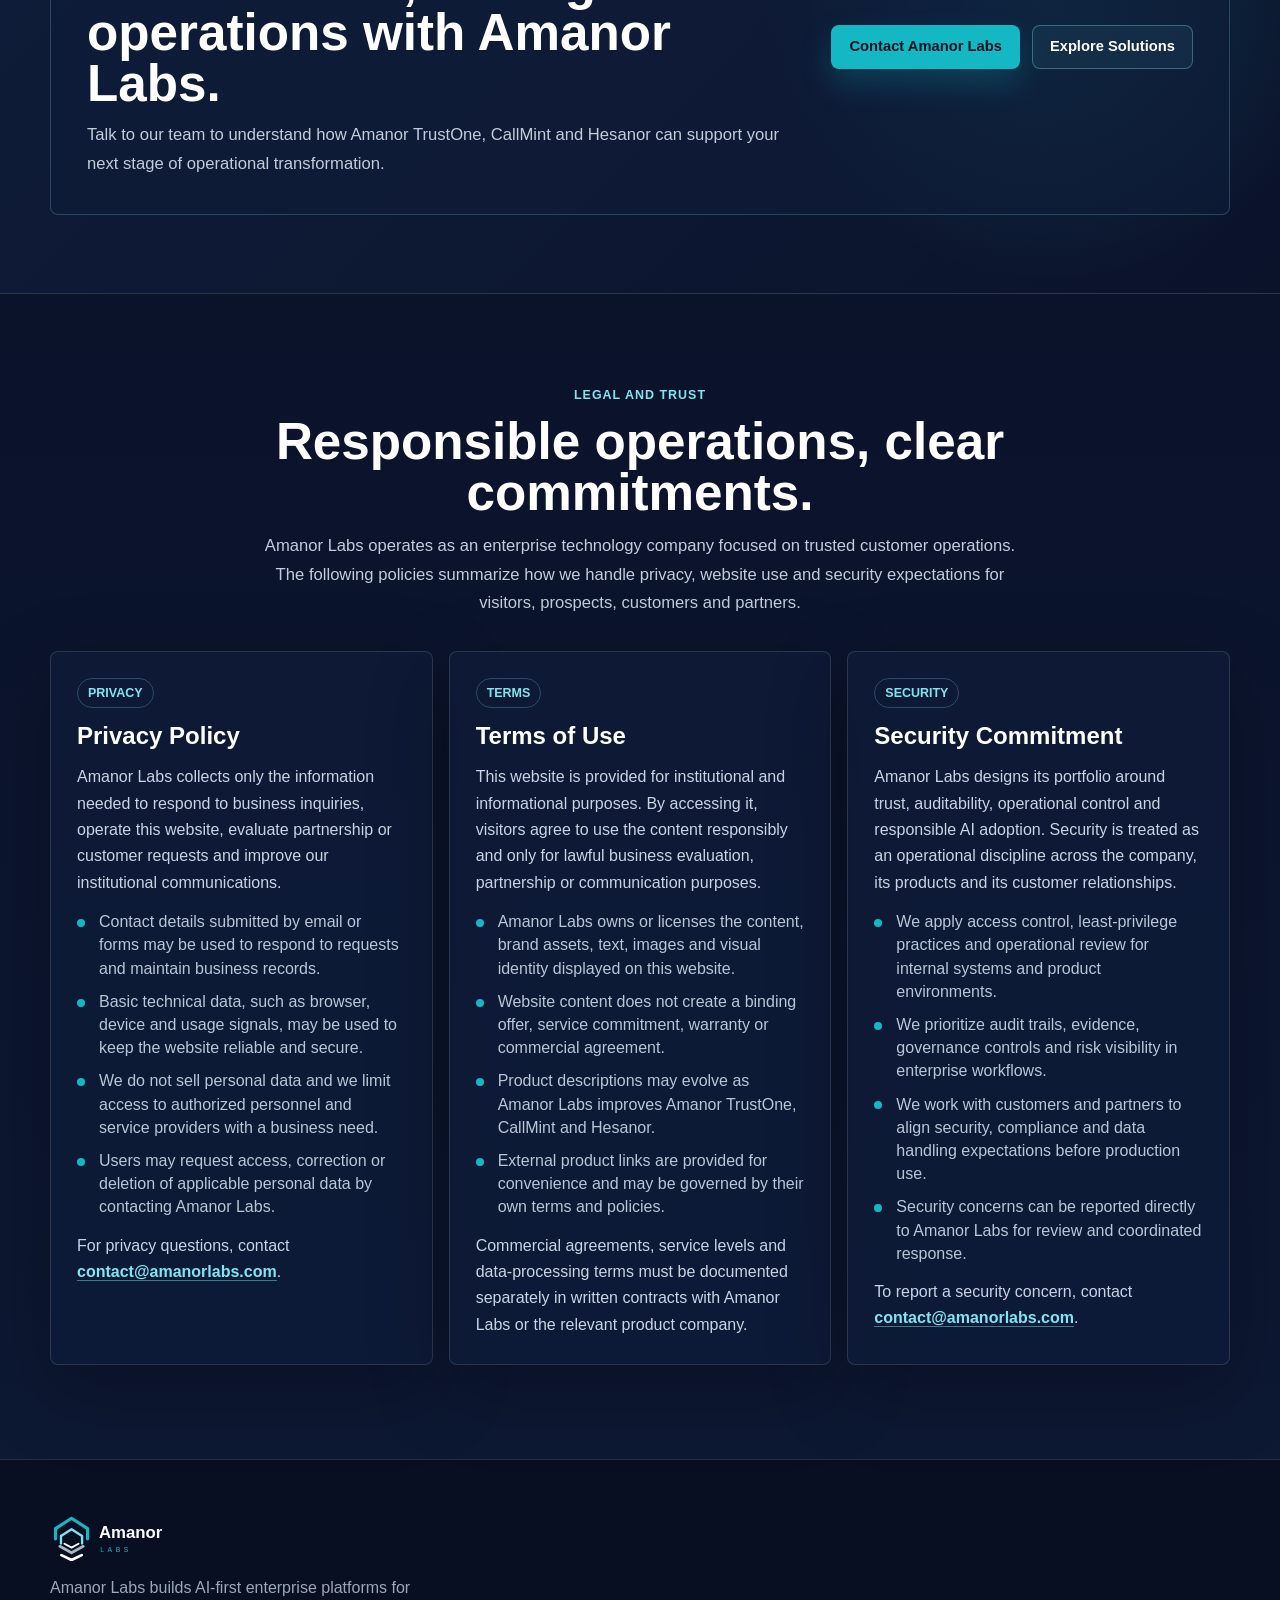
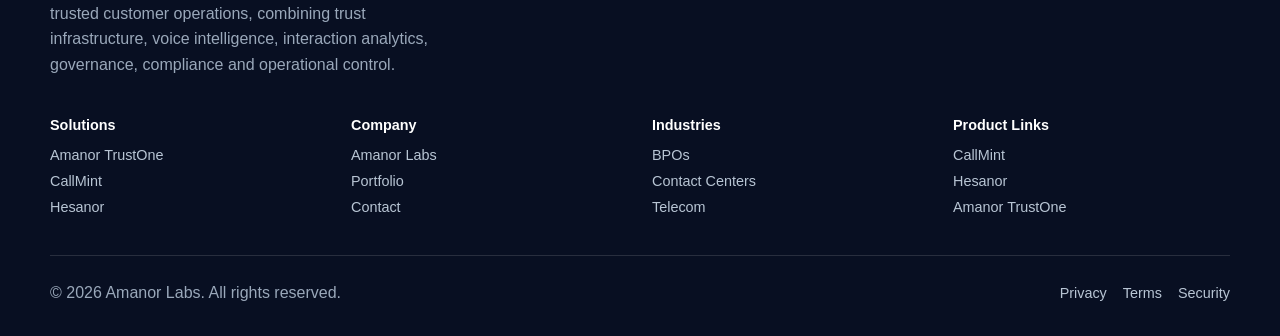
==== commit db48de76: "Add legal policy sections" ====
--- a/index.html
+++ b/index.html
@@ -270,6 +270,80 @@
           </div>
         </div>
       </section>
+
+      <section class="section section-quiet legal-section" id="legal" aria-labelledby="legal-title">
+        <div class="section-inner">
+          <div class="section-header align-center">
+            <p class="eyebrow">Legal and Trust</p>
+            <h2 id="legal-title">Responsible operations, clear commitments.</h2>
+            <p>
+              Amanor Labs operates as an enterprise technology company focused on trusted customer
+              operations. The following policies summarize how we handle privacy, website use and
+              security expectations for visitors, prospects, customers and partners.
+            </p>
+          </div>
+
+          <div class="legal-grid">
+            <article class="legal-card" id="privacy">
+              <span>Privacy</span>
+              <h3>Privacy Policy</h3>
+              <p>
+                Amanor Labs collects only the information needed to respond to business inquiries,
+                operate this website, evaluate partnership or customer requests and improve our
+                institutional communications.
+              </p>
+              <ul>
+                <li>Contact details submitted by email or forms may be used to respond to requests and maintain business records.</li>
+                <li>Basic technical data, such as browser, device and usage signals, may be used to keep the website reliable and secure.</li>
+                <li>We do not sell personal data and we limit access to authorized personnel and service providers with a business need.</li>
+                <li>Users may request access, correction or deletion of applicable personal data by contacting Amanor Labs.</li>
+              </ul>
+              <p>
+                For privacy questions, contact <a href="mailto:contact@amanorlabs.com?subject=Amanor%20Labs%20Privacy">contact@amanorlabs.com</a>.
+              </p>
+            </article>
+
+            <article class="legal-card" id="terms">
+              <span>Terms</span>
+              <h3>Terms of Use</h3>
+              <p>
+                This website is provided for institutional and informational purposes. By accessing
+                it, visitors agree to use the content responsibly and only for lawful business
+                evaluation, partnership or communication purposes.
+              </p>
+              <ul>
+                <li>Amanor Labs owns or licenses the content, brand assets, text, images and visual identity displayed on this website.</li>
+                <li>Website content does not create a binding offer, service commitment, warranty or commercial agreement.</li>
+                <li>Product descriptions may evolve as Amanor Labs improves Amanor TrustOne, CallMint and Hesanor.</li>
+                <li>External product links are provided for convenience and may be governed by their own terms and policies.</li>
+              </ul>
+              <p>
+                Commercial agreements, service levels and data-processing terms must be documented
+                separately in written contracts with Amanor Labs or the relevant product company.
+              </p>
+            </article>
+
+            <article class="legal-card" id="security">
+              <span>Security</span>
+              <h3>Security Commitment</h3>
+              <p>
+                Amanor Labs designs its portfolio around trust, auditability, operational control
+                and responsible AI adoption. Security is treated as an operational discipline across
+                the company, its products and its customer relationships.
+              </p>
+              <ul>
+                <li>We apply access control, least-privilege practices and operational review for internal systems and product environments.</li>
+                <li>We prioritize audit trails, evidence, governance controls and risk visibility in enterprise workflows.</li>
+                <li>We work with customers and partners to align security, compliance and data handling expectations before production use.</li>
+                <li>Security concerns can be reported directly to Amanor Labs for review and coordinated response.</li>
+              </ul>
+              <p>
+                To report a security concern, contact <a href="mailto:contact@amanorlabs.com?subject=Amanor%20Labs%20Security">contact@amanorlabs.com</a>.
+              </p>
+            </article>
+          </div>
+        </div>
+      </section>
     </main>
 
     <footer class="site-footer">
@@ -284,9 +358,9 @@
           <div><h2>Industries</h2><a href="#industries">BPOs</a><a href="#industries">Contact Centers</a><a href="#industries">Telecom</a></div>
           <div><h2>Product Links</h2><a href="https://callmint.com.br/" target="_blank" rel="noopener">CallMint</a><a href="https://hesanor.com/" target="_blank" rel="noopener">Hesanor</a><a href="#trustops">Amanor TrustOne</a></div>
         </div>
-        <div class="footer-bottom" id="legal">
+        <div class="footer-bottom">
           <p>© 2026 Amanor Labs. All rights reserved.</p>
-          <div><a href="#legal">Privacy</a><a href="#legal">Terms</a><a href="#legal">Security</a></div>
+          <div><a href="#privacy">Privacy</a><a href="#terms">Terms</a><a href="#security">Security</a></div>
         </div>
       </div>
     </footer>
--- a/styles.css
+++ b/styles.css
@@ -44,7 +44,7 @@
 h1{max-width:820px;margin-bottom:0;font-size:clamp(2.85rem,5.5vw,5.8rem);line-height:.96}
 .hero-copy>p:not(.eyebrow){max-width:680px;margin-bottom:0;color:#cbd6e5;font-size:clamp(1.08rem,2vw,1.32rem);line-height:1.6}
 .hero-actions,.section-actions,.final-cta-actions{display:flex;flex-wrap:wrap;gap:12px;align-items:center}
-.portfolio-panel,.dashboard-preview,.solution-card,.principle-card,.industry-card,.proof-card{border:1px solid var(--line);border-radius:8px;background:var(--panel);box-shadow:var(--shadow)}
+.portfolio-panel,.dashboard-preview,.solution-card,.principle-card,.industry-card,.proof-card,.legal-card{border:1px solid var(--line);border-radius:8px;background:var(--panel);box-shadow:var(--shadow)}
 .portfolio-panel{padding:22px;background:linear-gradient(145deg,rgba(30,42,68,.94),rgba(11,19,43,.94))}
 .portfolio-panel-header{display:grid;gap:5px;margin-bottom:16px}
 .portfolio-panel-header span,.solution-topline span,.preview-header span:first-child{color:var(--muted);font-size:.78rem;font-weight:900;text-transform:uppercase}
@@ -68,7 +68,7 @@
 .principles-grid,.solutions-grid,.industry-grid,.proof-grid,.footer-columns{display:grid;gap:16px}
 .principles-grid{grid-template-columns:repeat(3,minmax(0,1fr))}
 .principle-card,.industry-card,.proof-card{padding:22px;transition:border-color .16s ease,background .16s ease,transform .16s ease}
-.principle-card:hover,.industry-card:hover,.proof-card:hover,.solution-card:hover{border-color:rgba(126,230,242,.4);background:var(--panel-strong);transform:translateY(-2px)}
+.principle-card:hover,.industry-card:hover,.proof-card:hover,.solution-card:hover,.legal-card:hover{border-color:rgba(126,230,242,.4);background:var(--panel-strong);transform:translateY(-2px)}
 .principle-card span,.industry-card>span,.proof-card>span{display:block;width:36px;height:4px;margin-bottom:24px;border-radius:999px;background:linear-gradient(90deg,var(--teal-cyan),var(--warm-gold))}
 .principle-card h3,.industry-card h3{margin-bottom:10px;font-size:1.16rem}
 .principle-card p,.industry-card p,.proof-card p{margin-bottom:0;color:#bdc8d7;line-height:1.62}
@@ -109,6 +109,17 @@
 .final-cta{padding:78px 0;background:radial-gradient(circle at 82% 40%,rgba(20,184,196,.18),transparent 26%),linear-gradient(135deg,#0f1d3a,#0b132b)}
 .final-cta-inner{display:grid;grid-template-columns:minmax(0,1fr) auto;gap:34px;align-items:center;padding:36px;border:1px solid rgba(126,230,242,.22);border-radius:8px;background:rgba(15,29,58,.6)}
 .final-cta h2{margin:12px 0}
+.legal-section{border-top:1px solid var(--line)}
+.legal-grid{display:grid;grid-template-columns:repeat(3,minmax(0,1fr));gap:16px;margin-top:34px}
+.legal-card{display:grid;align-content:start;gap:14px;scroll-margin-top:96px;min-height:520px;padding:26px;transition:border-color .16s ease,background .16s ease,transform .16s ease}
+.legal-card>span{width:max-content;border:1px solid rgba(126,230,242,.25);border-radius:999px;padding:7px 10px;color:var(--cyan-light);font-size:.78rem;font-weight:900;text-transform:uppercase}
+.legal-card h3{margin-bottom:0;font-size:1.5rem}
+.legal-card p{margin-bottom:0;color:#c9d4e3;line-height:1.65}
+.legal-card ul{display:grid;gap:10px;margin:0;padding:0;list-style:none}
+.legal-card li{position:relative;padding-left:22px;color:#b9c6d6;line-height:1.45}
+.legal-card li:before{position:absolute;left:0;top:.55em;width:8px;height:8px;border-radius:50%;background:var(--teal-cyan);content:""}
+.legal-card a{color:var(--cyan-light);font-weight:900;border-bottom:1px solid rgba(126,230,242,.45)}
+.legal-card a:hover{color:var(--white);border-color:var(--white)}
 .site-footer{border-top:1px solid var(--line);background:#080f22}
 .footer-inner{display:grid;gap:40px;padding:54px 0 30px}
 .footer-brand{display:grid;gap:14px;max-width:410px}
@@ -124,7 +135,7 @@
   .site-header{grid-template-columns:1fr auto;padding:12px 0}
   .site-nav{grid-column:1/-1;justify-content:flex-start;overflow-x:auto;padding-bottom:4px}
   .hero-grid,.two-column,.platform-layout,.why-layout,.final-cta-inner{grid-template-columns:1fr}
-  .principles-grid,.solutions-grid,.industry-grid,.footer-columns{grid-template-columns:repeat(2,minmax(0,1fr))}
+  .principles-grid,.solutions-grid,.industry-grid,.footer-columns,.legal-grid{grid-template-columns:repeat(2,minmax(0,1fr))}
 }
 @media(max-width:720px){
   .site-header,.hero-grid,.section-inner,.footer-inner{width:min(100% - 28px,1180px)}
@@ -137,9 +148,9 @@
   .hero{padding:62px 0 58px}
   h1{font-size:clamp(2.55rem,14vw,4.1rem)}
   .section{padding:68px 0}
-  .principles-grid,.solutions-grid,.industry-grid,.proof-grid,.footer-columns{grid-template-columns:1fr}
+  .principles-grid,.solutions-grid,.industry-grid,.proof-grid,.footer-columns,.legal-grid{grid-template-columns:1fr}
   .portfolio-panel,.dashboard-preview{padding:18px}
-  .solution-card{min-height:auto}
+  .solution-card,.legal-card{min-height:auto}
   .preview-header,.signal-row,.footer-bottom{align-items:flex-start;flex-direction:column}
   .final-cta-inner{padding:24px}
   .final-cta-actions,.hero-actions{align-items:stretch;flex-direction:column}
